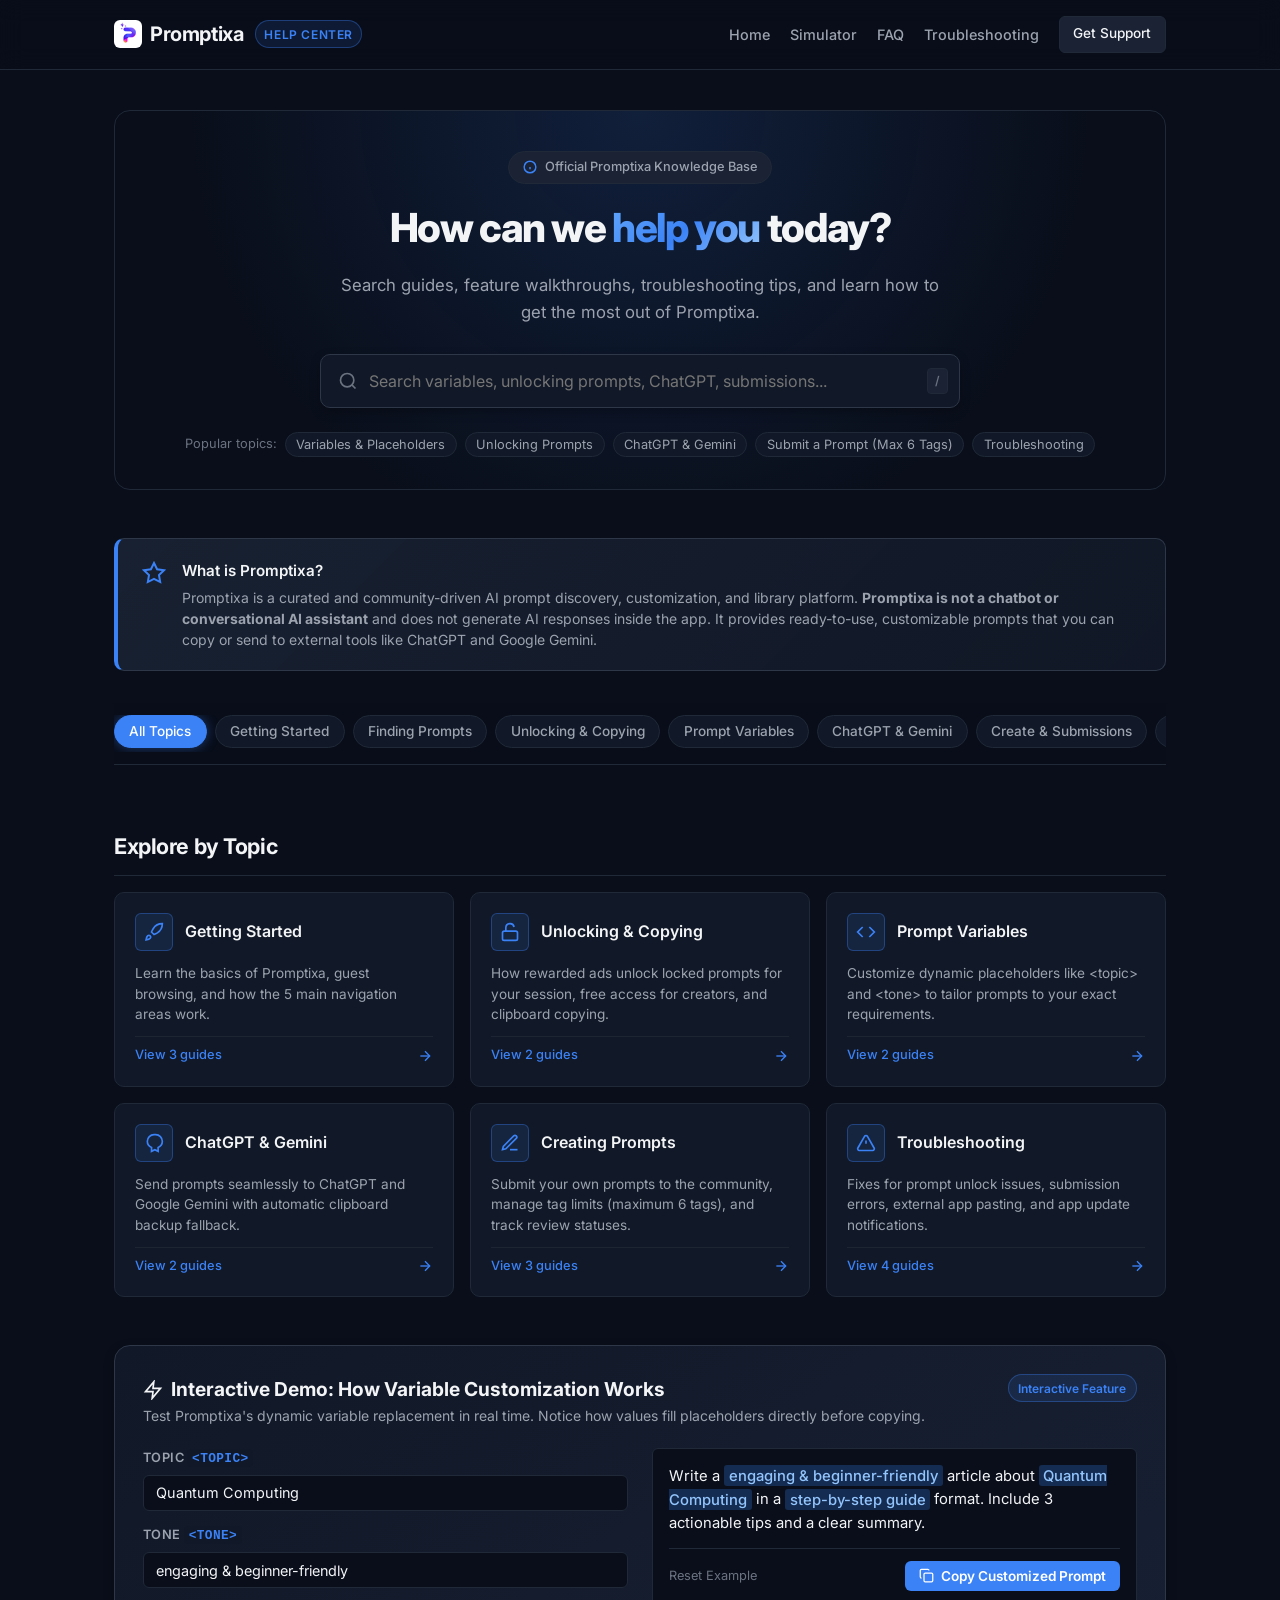
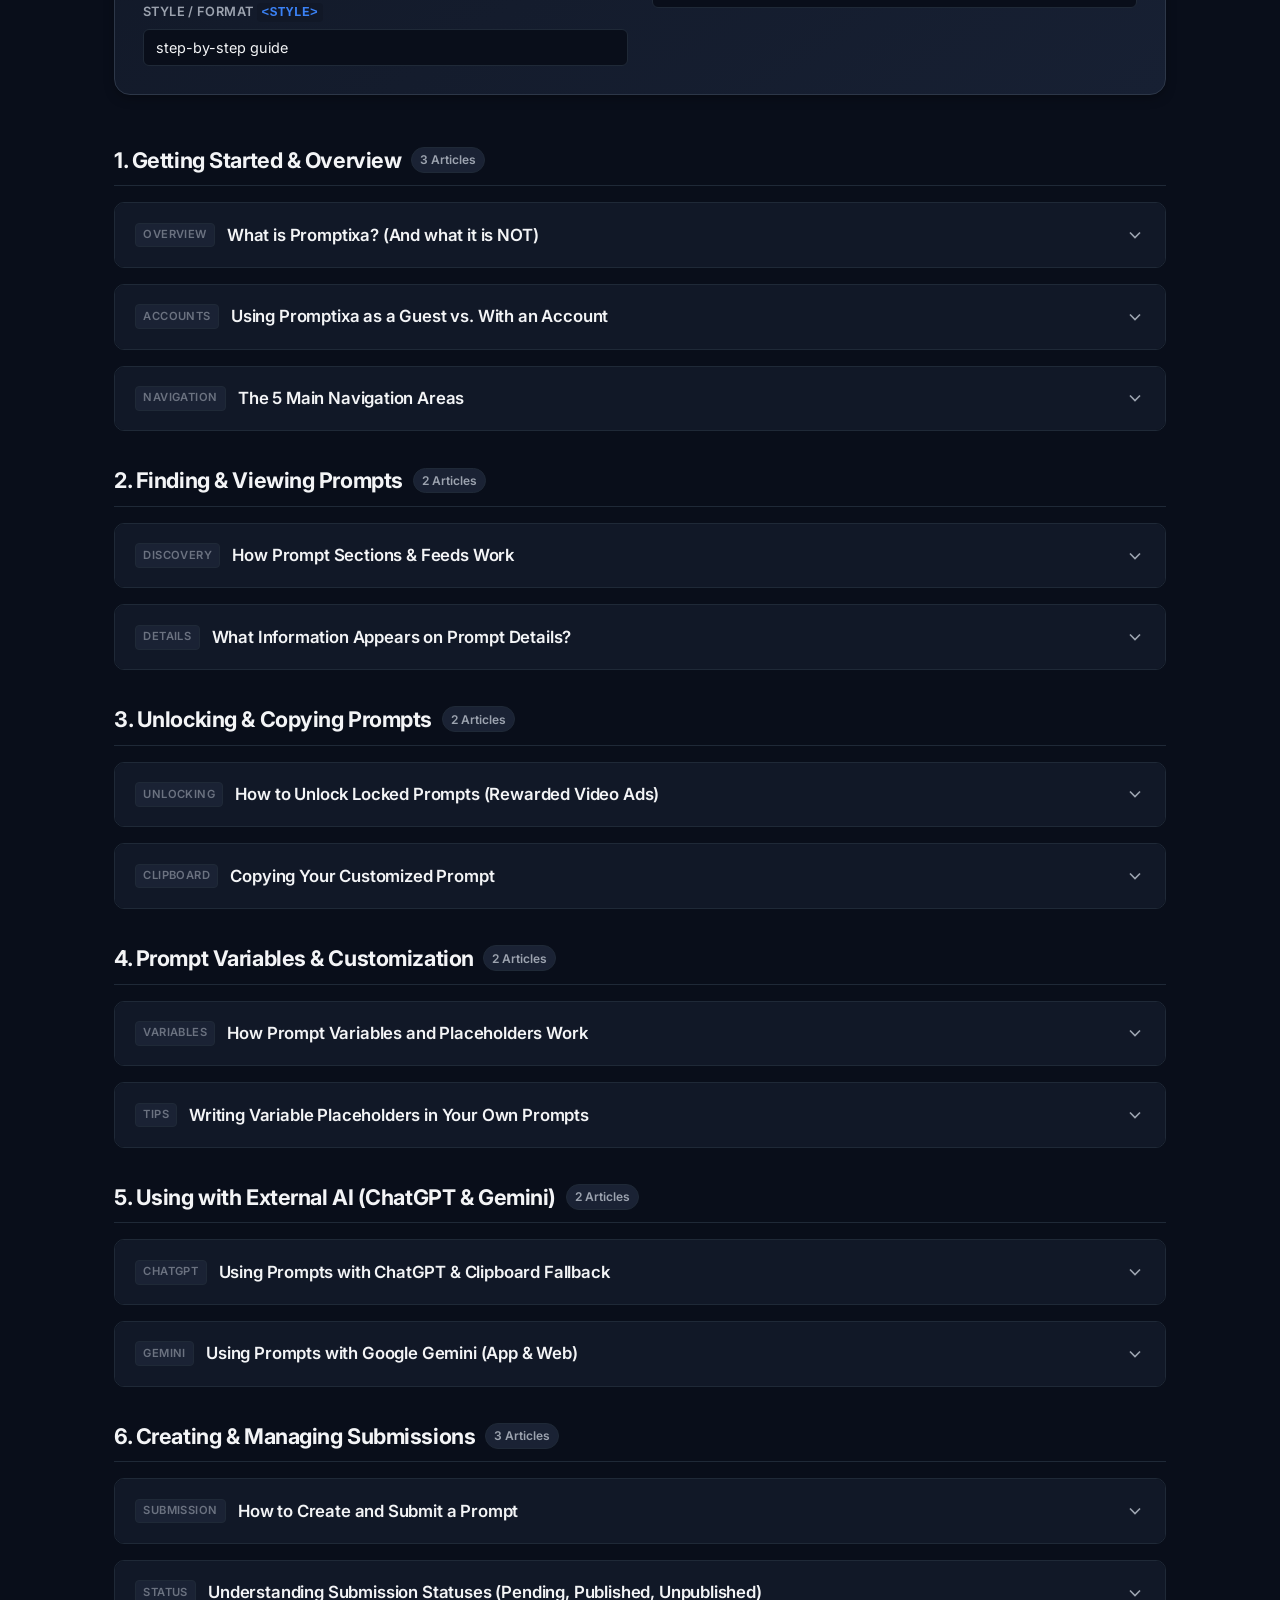
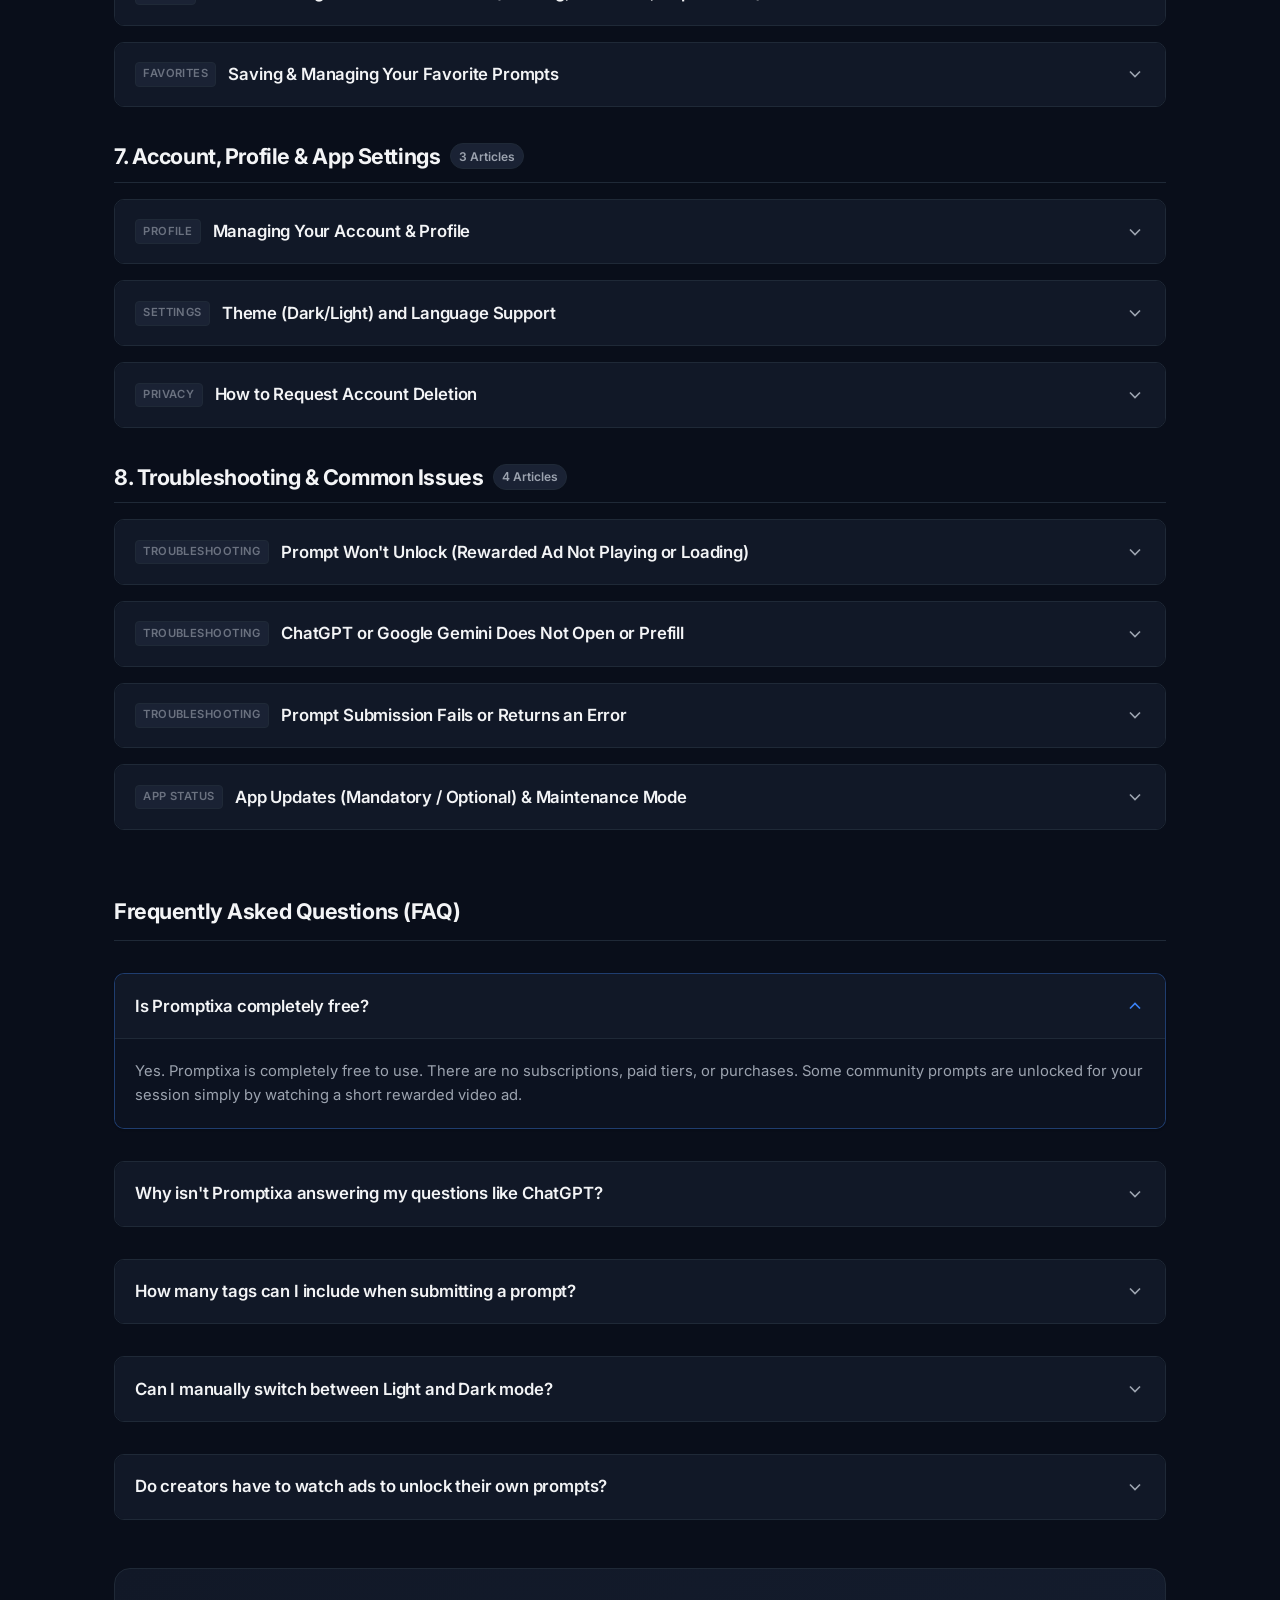
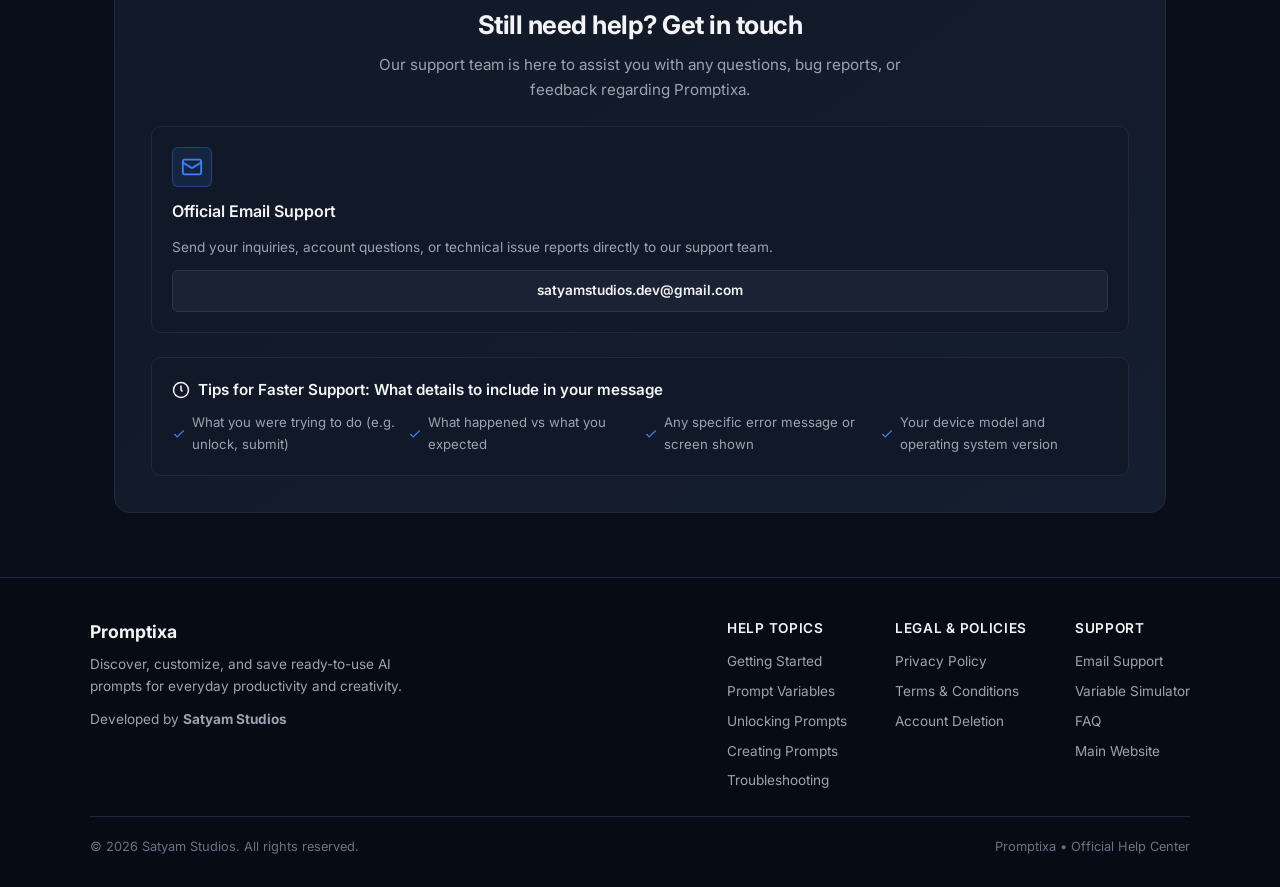
==== help/index.html @ 52260c24 "add help center" ====
<!DOCTYPE html>
<html lang="en">
<head>
  <meta charset="UTF-8">
  <meta name="viewport" content="width=device-width, initial-scale=1.0">
  <title>Help Center | Promptixa: AI Prompt Community</title>
  <meta name="description" content="Official Help Center for Promptixa: AI Prompt Community. Find guides on discovering prompts, customizing variables, unlocking prompts, using ChatGPT and Gemini, submissions, and troubleshooting.">
  <meta name="keywords" content="Promptixa, AI Prompt Community, Promptixa help, Promptixa support, Promptixa guides, AI prompts help, Promptixa FAQ">
  <meta name="author" content="Satyam Studios">
  <meta name="robots" content="index,follow">
  <meta name="theme-color" content="#090e1a">
  <meta name="application-name" content="Promptixa: AI Prompt Community">
  <meta name="apple-mobile-web-app-capable" content="yes">
  <meta name="mobile-web-app-capable" content="yes">
  <meta name="format-detection" content="telephone=no">
  <link rel="canonical" href="https://satyam-gawali.github.io/promptixa-web/help/">

  <!-- Open Graph / Social Meta -->
  <meta property="og:title" content="Help Center | Promptixa: AI Prompt Community">
  <meta property="og:description" content="Learn how to discover, customize, unlock, and manage AI prompts with Promptixa.">
  <meta property="og:url" content="https://satyam-gawali.github.io/promptixa-web/help/">
  <meta property="og:type" content="website">
  <meta property="og:site_name" content="Promptixa: AI Prompt Community">
  <meta name="twitter:card" content="summary_large_image">
  <meta name="twitter:title" content="Help Center | Promptixa: AI Prompt Community">
  <meta name="twitter:description" content="Official guides, feature explanations, FAQs, and support for Promptixa.">

  <!-- Favicons -->
  <link rel="icon" href="../assets/icons/favicon.ico" sizes="any">
  <link rel="icon" href="../assets/icons/favicon.svg" type="image/svg+xml">
  <link rel="icon" href="../assets/icons/favicon-96x96.png" type="image/png" sizes="96x96">
  <link rel="apple-touch-icon" href="../assets/icons/apple-touch-icon.png">
  <link rel="manifest" href="../assets/icons/site.webmanifest">

  <!-- Structured Data -->
  <script type="application/ld+json">
  {
    "@context": "https://schema.org",
    "@type": "HelpCenter",
    "name": "Promptixa Help Center",
    "url": "https://satyam-gawali.github.io/promptixa-web/help/",
    "publisher": {
      "@type": "Organization",
      "name": "Satyam Studios",
      "email": "satyamstudios.dev@gmail.com"
    }
  }
  </script>

  <!-- Typography & Styles -->
  <link href="https://fonts.googleapis.com/css2?family=Inter:wght@300;400;500;600;700;800&display=swap" rel="stylesheet">
  <link rel="stylesheet" href="css/help.css">
</head>
<body>

  <!-- Site Navigation Header -->
  <header class="site-header">
    <div class="header-container">
      <div class="brand">
        <a href="../index.html" class="brand-link">
          <img src="../assets/icons/favicon-96x96.png" alt="Promptixa Logo" class="brand-logo-icon">
          <span class="brand-name">Promptixa</span>
        </a>
        <span class="brand-badge">Help Center</span>
      </div>
      <nav class="site-nav">
        <a href="../index.html">Home</a>
        <a href="#simulator">Simulator</a>
        <a href="#faq">FAQ</a>
        <a href="#troubleshooting">Troubleshooting</a>
        <a href="#contact" class="nav-cta-btn">Get Support</a>
      </nav>
    </div>
  </header>

  <!-- Main Content Area -->
  <main class="help-main">

    <!-- Hero Search Section -->
    <section class="help-hero">
      <div class="hero-pill">
        <svg width="14" height="14" viewBox="0 0 24 24" fill="none" stroke="currentColor" stroke-width="2.5"><circle cx="12" cy="12" r="10"/><path d="M12 16v-4"/><path d="M12 8h.01"/></svg>
        Official Promptixa Knowledge Base
      </div>
      <h1>How can we <span class="gradient-text">help you</span> today?</h1>
      <p>Search guides, feature walkthroughs, troubleshooting tips, and learn how to get the most out of Promptixa.</p>

      <!-- Instant Live Search Bar -->
      <div class="search-wrapper">
        <div class="search-input-container">
          <svg class="search-icon" viewBox="0 0 24 24" fill="none" stroke="currentColor" stroke-width="2">
            <circle cx="11" cy="11" r="8"></circle>
            <line x1="21" y1="21" x2="16.65" y2="16.65"></line>
          </svg>
          <input 
            type="search" 
            id="helpSearchInput" 
            class="help-search-input" 
            placeholder="Search variables, unlocking prompts, ChatGPT, submissions..." 
            aria-label="Search Help Center"
            autocomplete="off"
          >
          <div class="search-controls">
            <button id="clearSearchBtn" class="clear-search-btn" title="Clear search" aria-label="Clear search">
              <svg width="16" height="16" viewBox="0 0 24 24" fill="none" stroke="currentColor" stroke-width="2"><line x1="18" y1="6" x2="6" y2="18"/><line x1="6" y1="6" x2="18" y2="18"/></svg>
            </button>
            <span class="search-shortcut-badge" title="Press '/' to focus">/</span >
          </div>
        </div>
      </div>

      <!-- Quick Search Suggestions -->
      <div class="quick-tags">
        <span class="quick-tag-label">Popular topics:</span>
        <button class="quick-tag-btn" data-query="variables">Variables & Placeholders</button>
        <button class="quick-tag-btn" data-query="unlock">Unlocking Prompts</button>
        <button class="quick-tag-btn" data-query="chatgpt">ChatGPT & Gemini</button>
        <button class="quick-tag-btn" data-query="submit">Submit a Prompt (Max 6 Tags)</button>
        <button class="quick-tag-btn" data-query="troubleshoot">Troubleshooting</button>
      </div>
    </section>

    <!-- Essential Clarification Banner -->
    <div class="notice-card">
      <div class="notice-icon">
        <svg width="24" height="24" viewBox="0 0 24 24" fill="none" stroke="currentColor" stroke-width="2"><polygon points="12 2 15.09 8.26 22 9.27 17 14.14 18.18 21.02 12 17.77 5.82 21.02 7 14.14 2 9.27 8.91 8.26 12 2"/></svg>
      </div>
      <div class="notice-content">
        <h4>What is Promptixa?</h4>
        <p>Promptixa is a curated and community-driven AI prompt discovery, customization, and library platform. <strong>Promptixa is not a chatbot or conversational AI assistant</strong> and does not generate AI responses inside the app. It provides ready-to-use, customizable prompts that you can copy or send to external tools like ChatGPT and Google Gemini.</p>
      </div>
    </div>

    <!-- Search Results Bar Indicator -->
    <div id="searchResultsBar" class="search-results-indicator">
      <span>Showing <strong id="searchCount">0</strong> matching articles for <strong id="searchQueryDisplay">""</strong></span>
      <span id="resetFilterLink" class="reset-filter-link">Clear Filter & Show All</span>
    </div>

    <!-- Category Filter Tabs -->
    <div class="category-nav-wrapper">
      <div class="category-tabs" role="tablist">
        <button class="cat-tab-btn active" data-category="all" role="tab">All Topics</button>
        <button class="cat-tab-btn" data-category="getting-started" role="tab">Getting Started</button>
        <button class="cat-tab-btn" data-category="discovering-prompts" role="tab">Finding Prompts</button>
        <button class="cat-tab-btn" data-category="unlocking-copying" role="tab">Unlocking & Copying</button>
        <button class="cat-tab-btn" data-category="variables" role="tab">Prompt Variables</button>
        <button class="cat-tab-btn" data-category="external-ai" role="tab">ChatGPT & Gemini</button>
        <button class="cat-tab-btn" data-category="submissions" role="tab">Create & Submissions</button>
        <button class="cat-tab-btn" data-category="account" role="tab">Account & Profile</button>
        <button class="cat-tab-btn" data-category="troubleshooting" role="tab">Troubleshooting</button>
      </div>
    </div>

    <!-- Category Overview Card Grid -->
    <section class="topic-grid-section">
      <div class="section-title-wrap">
        <h2>Explore by Topic</h2>
      </div>
      <div class="topic-grid">

        <a href="#getting-started" class="topic-card">
          <div class="topic-card-header">
            <div class="topic-icon-wrap">
              <svg width="20" height="20" viewBox="0 0 24 24" fill="none" stroke="currentColor" stroke-width="2"><path d="M4.5 16.5c-1.5 1.26-2 5-2 5s3.74-.5 5-2c.71-.84.7-2.13-.09-2.91a2.18 2.18 0 0 0-2.91-.09z"/><path d="m12 15-3-3a22 22 0 0 1 2-3.95A12.88 12.88 0 0 1 22 2c0 2.72-.78 7.5-6 11a22.35 22.35 0 0 1-4 2z"/></svg>
            </div>
            <h3>Getting Started</h3>
          </div>
          <p>Learn the basics of Promptixa, guest browsing, and how the 5 main navigation areas work.</p>
          <div class="topic-card-footer">
            <span>View 3 guides</span>
            <svg width="16" height="16" viewBox="0 0 24 24" fill="none" stroke="currentColor" stroke-width="2"><path d="M5 12h14"/><path d="m12 5 7 7-7 7"/></svg>
          </div>
        </a>

        <a href="#unlocking-copying" class="topic-card">
          <div class="topic-card-header">
            <div class="topic-icon-wrap">
              <svg width="20" height="20" viewBox="0 0 24 24" fill="none" stroke="currentColor" stroke-width="2"><rect width="18" height="11" x="3" y="11" rx="2" ry="2"/><path d="M7 11V7a5 5 0 0 1 9.9-1"/></svg>
            </div>
            <h3>Unlocking & Copying</h3>
          </div>
          <p>How rewarded ads unlock locked prompts for your session, free access for creators, and clipboard copying.</p>
          <div class="topic-card-footer">
            <span>View 2 guides</span>
            <svg width="16" height="16" viewBox="0 0 24 24" fill="none" stroke="currentColor" stroke-width="2"><path d="M5 12h14"/><path d="m12 5 7 7-7 7"/></svg>
          </div>
        </a>

        <a href="#variables" class="topic-card">
          <div class="topic-card-header">
            <div class="topic-icon-wrap">
              <svg width="20" height="20" viewBox="0 0 24 24" fill="none" stroke="currentColor" stroke-width="2"><polyline points="16 18 22 12 16 6"/><polyline points="8 6 2 12 8 18"/></svg>
            </div>
            <h3>Prompt Variables</h3>
          </div>
          <p>Customize dynamic placeholders like &lt;topic&gt; and &lt;tone&gt; to tailor prompts to your exact requirements.</p>
          <div class="topic-card-footer">
            <span>View 2 guides</span>
            <svg width="16" height="16" viewBox="0 0 24 24" fill="none" stroke="currentColor" stroke-width="2"><path d="M5 12h14"/><path d="m12 5 7 7-7 7"/></svg>
          </div>
        </a>

        <a href="#external-ai" class="topic-card">
          <div class="topic-card-header">
            <div class="topic-icon-wrap">
              <svg width="20" height="20" viewBox="0 0 24 24" fill="none" stroke="currentColor" stroke-width="2"><path d="M12 2a8 8 0 0 0-8 8c0 3.37 2.1 6.25 5.09 7.36L9 22l4-2 4 2-.09-4.64C19.9 16.25 22 13.37 22 10a8 8 0 0 0-8-8z"/></svg>
            </div>
            <h3>ChatGPT & Gemini</h3>
          </div>
          <p>Send prompts seamlessly to ChatGPT and Google Gemini with automatic clipboard backup fallback.</p>
          <div class="topic-card-footer">
            <span>View 2 guides</span>
            <svg width="16" height="16" viewBox="0 0 24 24" fill="none" stroke="currentColor" stroke-width="2"><path d="M5 12h14"/><path d="m12 5 7 7-7 7"/></svg>
          </div>
        </a>

        <a href="#submissions" class="topic-card">
          <div class="topic-card-header">
            <div class="topic-icon-wrap">
              <svg width="20" height="20" viewBox="0 0 24 24" fill="none" stroke="currentColor" stroke-width="2"><path d="M12 20h9"/><path d="M16.5 3.5a2.12 2.12 0 0 1 3 3L7 19l-4 1 1-4Z"/></svg>
            </div>
            <h3>Creating Prompts</h3>
          </div>
          <p>Submit your own prompts to the community, manage tag limits (maximum 6 tags), and track review statuses.</p>
          <div class="topic-card-footer">
            <span>View 3 guides</span>
            <svg width="16" height="16" viewBox="0 0 24 24" fill="none" stroke="currentColor" stroke-width="2"><path d="M5 12h14"/><path d="m12 5 7 7-7 7"/></svg>
          </div>
        </a>

        <a href="#troubleshooting" class="topic-card">
          <div class="topic-card-header">
            <div class="topic-icon-wrap">
              <svg width="20" height="20" viewBox="0 0 24 24" fill="none" stroke="currentColor" stroke-width="2"><path d="m21.73 18-8-14a2 2 0 0 0-3.48 0l-8 14A2 2 0 0 0 4 21h16a2 2 0 0 0 1.73-3Z"/><line x1="12" y1="9" x2="12" y2="13"/><line x1="12" y1="17" x2="12.01" y2="17"/></svg>
            </div>
            <h3>Troubleshooting</h3>
          </div>
          <p>Fixes for prompt unlock issues, submission errors, external app pasting, and app update notifications.</p>
          <div class="topic-card-footer">
            <span>View 4 guides</span>
            <svg width="16" height="16" viewBox="0 0 24 24" fill="none" stroke="currentColor" stroke-width="2"><path d="M5 12h14"/><path d="m12 5 7 7-7 7"/></svg>
          </div>
        </a>

      </div>
    </section>

    <!-- Interactive Variable Simulator Widget -->
    <section id="simulator" class="simulator-card">
      <div class="simulator-header">
        <div>
          <h3>
            <svg width="20" height="20" viewBox="0 0 24 24" fill="none" stroke="currentColor" stroke-width="2"><polygon points="13 2 3 14 12 14 11 22 21 10 12 10 13 2"/></svg>
            Interactive Demo: How Variable Customization Works
          </h3>
          <p>Test Promptixa's dynamic variable replacement in real time. Notice how values fill placeholders directly before copying.</p>
        </div>
        <span class="simulator-badge">Interactive Feature</span>
      </div>

      <div class="simulator-body">
        <div class="sim-input-column">
          <div class="sim-field-group">
            <label for="simTopic">Topic <code>&lt;topic&gt;</code></label>
            <input type="text" id="simTopic" class="sim-input" value="Quantum Computing" placeholder="e.g. Email Marketing, Machine Learning">
          </div>
          <div class="sim-field-group">
            <label for="simTone">Tone <code>&lt;tone&gt;</code></label>
            <input type="text" id="simTone" class="sim-input" value="engaging & beginner-friendly" placeholder="e.g. professional, humorous, persuasive">
          </div>
          <div class="sim-field-group">
            <label for="simStyle">Style / Format <code>&lt;style&gt;</code></label>
            <input type="text" id="simStyle" class="sim-input" value="step-by-step guide" placeholder="e.g. executive summary, bullet points">
          </div>
        </div>

        <div class="sim-preview-column">
          <div class="sim-preview-box">
            <div class="sim-preview-text" id="simPreviewOutput">
              <!-- Live preview inserted here -->
            </div>
            <div class="sim-actions">
              <button id="simResetBtn" class="sim-btn-reset" type="button">Reset Example</button>
              <button id="simCopyBtn" class="sim-btn-copy" type="button">
                <svg width="15" height="15" viewBox="0 0 24 24" fill="none" stroke="currentColor" stroke-width="2"><rect width="14" height="14" x="8" y="8" rx="2" ry="2"/><path d="M4 16c-1.1 0-2-.9-2-2V4c0-1.1.9-2 2-2h10c1.1 0 2 .9 2 2"/></svg>
                Copy Customized Prompt
              </button>
            </div>
          </div>
        </div>
      </div>
    </section>

    <!-- Comprehensive Knowledge Base Articles & Accordions -->
    <section class="articles-section">

      <!-- SECTION 1: GETTING STARTED & OVERVIEW -->
      <div id="getting-started" class="article-category-block" data-category="getting-started">
        <div class="category-block-header">
          <h2>1. Getting Started & Overview</h2>
          <span class="category-badge-count">3 Articles</span>
        </div>

        <!-- Article 1.1 -->
        <article id="what-is-promptixa" class="article-accordion" data-category="getting-started" data-keywords="what is promptixa chatbot conversational ai prompt library features">
          <div class="article-header">
            <div class="article-title-wrap">
              <span class="article-topic-tag">Overview</span>
              <h3>What is Promptixa? (And what it is NOT)</h3>
            </div>
            <svg class="article-expand-icon" viewBox="0 0 24 24" fill="none" stroke="currentColor" stroke-width="2"><polyline points="6 9 12 15 18 9"/></svg>
          </div>
          <div class="article-body">
            <p><strong>Promptixa</strong> is a curated and community-driven AI prompt discovery, customization, and library platform. It is designed to help you quickly discover high-quality prompts, customize them with your own details, and use them with external AI tools.</p>
            
            <h4>What You Can Do on Promptixa:</h4>
            <ul>
              <li><strong>Discover AI Prompts:</strong> Browse curated prompts across multiple domains and categories.</li>
              <li><strong>Explore Feeds:</strong> Discover prompts in <em>New</em>, <em>Popular</em>, and <em>Featured</em> sections.</li>
              <li><strong>Customize Prompts:</strong> Fill in customizable variables/placeholders (such as <code>&lt;topic&gt;</code>, <code>&lt;style&gt;</code>, <code>&lt;tone&gt;</code>) to tailor prompts to your specific needs.</li>
              <li><strong>Unlock Prompts:</strong> Unlock locked community prompts for your session by watching a rewarded ad.</li>
              <li><strong>Copy & Export:</strong> Copy final customized prompts directly to your device clipboard.</li>
              <li><strong>Launch in External AI:</strong> One-tap transfer to ChatGPT and Google Gemini.</li>
              <li><strong>Save Favorites:</strong> Bookmark favorite prompts to your personal collection (requires sign-in).</li>
              <li><strong>Submit Prompts:</strong> Share your own creative prompts with the community and track their status.</li>
            </ul>

            <div class="callout warning">
              <svg class="callout-icon" width="18" height="18" viewBox="0 0 24 24" fill="none" stroke="currentColor" stroke-width="2"><circle cx="12" cy="12" r="10"/><line x1="12" y1="8" x2="12" y2="12"/><line x1="12" y1="16" x2="12.01" y2="16"/></svg>
              <div>
                <strong>Important: Promptixa is NOT a Chatbot</strong><br>
                Promptixa does NOT generate conversational AI responses or act as an AI assistant inside the app. Promptixa is purely a prompt discovery and management library. To generate AI answers, you copy or send your prompts to dedicated AI services like ChatGPT or Google Gemini.
              </div>
            </div>
          </div>
        </article>

        <!-- Article 1.2 -->
        <article id="guest-vs-account" class="article-accordion" data-category="getting-started" data-keywords="guest account google sign in login anonymous explore favorites create">
          <div class="article-header">
            <div class="article-title-wrap">
              <span class="article-topic-tag">Accounts</span>
              <h3>Using Promptixa as a Guest vs. With an Account</h3>
            </div>
            <svg class="article-expand-icon" viewBox="0 0 24 24" fill="none" stroke="currentColor" stroke-width="2"><polyline points="6 9 12 15 18 9"/></svg>
          </div>
          <div class="article-body">
            <p>You can use many of Promptixa's core features immediately without creating an account or signing in. Signing in is only required when you want to save personal favorites or submit prompts to the community.</p>

            <div class="table-responsive">
              <table class="comparison-table">
                <thead>
                  <tr>
                    <th>Feature / Capability</th>
                    <th>Guest User</th>
                    <th>Signed-in User (Google)</th>
                  </tr>
                </thead>
                <tbody>
                  <tr>
                    <td>Browse Home (New, Popular, Featured)</td>
                    <td><span class="badge-yes">✓ Yes</span></td>
                    <td><span class="badge-yes">✓ Yes</span></td>
                  </tr>
                  <tr>
                    <td>Explore all Categories</td>
                    <td><span class="badge-yes">✓ Yes</span></td>
                    <td><span class="badge-yes">✓ Yes</span></td>
                  </tr>
                  <tr>
                    <td>View Prompt Details & Preview Images</td>
                    <td><span class="badge-yes">✓ Yes</span></td>
                    <td><span class="badge-yes">✓ Yes</span></td>
                  </tr>
                  <tr>
                    <td>Unlock Prompts via Rewarded Ads</td>
                    <td><span class="badge-yes">✓ Yes</span></td>
                    <td><span class="badge-yes">✓ Yes</span></td>
                  </tr>
                  <tr>
                    <td>Customize Prompt Variables & Copy</td>
                    <td><span class="badge-yes">✓ Yes</span></td>
                    <td><span class="badge-yes">✓ Yes</span></td>
                  </tr>
                  <tr>
                    <td>Open with ChatGPT / Gemini</td>
                    <td><span class="badge-yes">✓ Yes</span></td>
                    <td><span class="badge-yes">✓ Yes</span></td>
                  </tr>
                  <tr>
                    <td>Share Prompt Links</td>
                    <td><span class="badge-yes">✓ Yes</span></td>
                    <td><span class="badge-yes">✓ Yes</span></td>
                  </tr>
                  <tr>
                    <td>Save Prompts to Favorites</td>
                    <td><span class="badge-no">✕ Sign-in required</span></td>
                    <td><span class="badge-yes">✓ Yes</span></td>
                  </tr>
                  <tr>
                    <td>Submit New Prompts</td>
                    <td><span class="badge-no">✕ Sign-in required</span></td>
                    <td><span class="badge-yes">✓ Yes</span></td>
                  </tr>
                  <tr>
                    <td>Manage My Submissions</td>
                    <td><span class="badge-no">✕ Sign-in required</span></td>
                    <td><span class="badge-yes">✓ Yes</span></td>
                  </tr>
                </tbody>
              </table>
            </div>

            <div class="callout info">
              <svg class="callout-icon" width="18" height="18" viewBox="0 0 24 24" fill="none" stroke="currentColor" stroke-width="2"><circle cx="12" cy="12" r="10"/><line x1="12" y1="16" x2="12" y2="12"/><line x1="12" y1="8" x2="12.01" y2="8"/></svg>
              <div>
                <strong>Google Sign-In:</strong> Promptixa exclusively uses <strong>Google Sign-In</strong>. There are no separate email/password or phone number logins. You can sign in at any time from the <strong>Profile</strong> tab.
              </div>
            </div>
          </div>
        </article>

        <!-- Article 1.3 -->
        <article id="main-navigation-areas" class="article-accordion" data-category="getting-started" data-keywords="navigation tabs home explore create favorites profile layout">
          <div class="article-header">
            <div class="article-title-wrap">
              <span class="article-topic-tag">Navigation</span>
              <h3>The 5 Main Navigation Areas</h3>
            </div>
            <svg class="article-expand-icon" viewBox="0 0 24 24" fill="none" stroke="currentColor" stroke-width="2"><polyline points="6 9 12 15 18 9"/></svg>
          </div>
          <div class="article-body">
            <p>Promptixa is organized into 5 primary tabs accessible from the main navigation bar:</p>
            
            <ul class="steps-list">
              <li>
                <div class="step-number">1</div>
                <div>
                  <strong>Home:</strong> Discover prompts grouped by <em>New</em> (ordered by creation date), <em>Popular</em> (ordered by favorite count), and curated <em>Featured</em> prompts.
                </div>
              </li>
              <li>
                <div class="step-number">2</div>
                <div>
                  <strong>Explore:</strong> Browse all available prompt categories (e.g., Coding, Writing, Productivity, Image Generation) to find prompts for your specific domain.
                </div>
              </li>
              <li>
                <div class="step-number">3</div>
                <div>
                  <strong>Create:</strong> Submit your own creative prompts to the Promptixa community with customizable variable placeholders.
                </div>
              </li>
              <li>
                <div class="step-number">4</div>
                <div>
                  <strong>Favorites:</strong> Your private bookmarked collection of prompts for quick access (requires Google Sign-In).
                </div>
              </li>
              <li>
                <div class="step-number">5</div>
                <div>
                  <strong>Profile:</strong> Access your Google account details, creator status, My Submissions dashboard, app info, legal policies, and Sign Out.
                </div>
              </li>
            </ul>
          </div>
        </article>

      </div>

      <!-- SECTION 2: FINDING & VIEWING PROMPTS -->
      <div id="discovering-prompts" class="article-category-block" data-category="discovering-prompts">
        <div class="category-block-header">
          <h2>2. Finding & Viewing Prompts</h2>
          <span class="category-badge-count">2 Articles</span>
        </div>

        <!-- Article 2.1 -->
        <article id="finding-prompts" class="article-accordion" data-category="discovering-prompts" data-keywords="new popular featured categories search filter sort date favorites count">
          <div class="article-header">
            <div class="article-title-wrap">
              <span class="article-topic-tag">Discovery</span>
              <h3>How Prompt Sections & Feeds Work</h3>
            </div>
            <svg class="article-expand-icon" viewBox="0 0 24 24" fill="none" stroke="currentColor" stroke-width="2"><polyline points="6 9 12 15 18 9"/></svg>
          </div>
          <div class="article-body">
            <p>Promptixa provides several discovery sections to help you find the right prompt quickly:</p>
            <ul>
              <li><strong>New:</strong> Displays the latest prompts published to Promptixa, ordered by their creation date.</li>
              <li><strong>Popular:</strong> Prompts marked as popular, ordered by the total number of times users have favorited them.</li>
              <li><strong>Featured:</strong> High-quality prompts hand-selected as featured content.</li>
              <li><strong>Categories (Explore):</strong> Allows you to browse prompts organized by topic or use case. Tapping a category displays all prompts belonging to it.</li>
            </ul>

            <div class="callout tip">
              <svg class="callout-icon" width="18" height="18" viewBox="0 0 24 24" fill="none" stroke="currentColor" stroke-width="2"><path d="M12 2v4"/><path d="M12 18v4"/><path d="M4.93 4.93l2.83 2.83"/><path d="M16.24 16.24l2.83 2.83"/><path d="M2 12h4"/><path d="M18 12h4"/><path d="M4.93 19.07l2.83-2.83"/><path d="M16.24 7.76l2.83-2.83"/></svg>
              <div>
                <strong>Notice regarding daily feeds:</strong> Promptixa does not include a "Prompt of the Day" feature. Prompts are organized dynamically into New, Popular, Featured, and Category feeds.
              </div>
            </div>
          </div>
        </article>

        <!-- Article 2.2 -->
        <article id="prompt-details-breakdown" class="article-accordion" data-category="discovering-prompts" data-keywords="prompt details preview image title description tags creator actions copy share">
          <div class="article-header">
            <div class="article-title-wrap">
              <span class="article-topic-tag">Details</span>
              <h3>What Information Appears on Prompt Details?</h3>
            </div>
            <svg class="article-expand-icon" viewBox="0 0 24 24" fill="none" stroke="currentColor" stroke-width="2"><polyline points="6 9 12 15 18 9"/></svg>
          </div>
          <div class="article-body">
            <p>When you tap on any prompt card, the Prompt Details view opens with complete information:</p>
            <ul>
              <li><strong>High-Resolution Preview Image:</strong> An illustrative visual representing the prompt or its intended output.</li>
              <li><strong>Title & Description:</strong> A clear summary explaining what the prompt does and how to use it.</li>
              <li><strong>Category & Tags:</strong> Category classification and relevant tags (up to 6 tags per prompt).</li>
              <li><strong>Creator Information:</strong> Attribution showing the community creator who submitted the prompt.</li>
              <li><strong>Prompt Content:</strong> The full text of the prompt, including any customizable placeholders.</li>
              <li><strong>Variable Customization Fields:</strong> Input boxes under "Customize Variables:" when the prompt has variables.</li>
              <li><strong>Action Buttons:</strong> <em>Copy Prompt</em>, <em>ChatGPT</em>, <em>Gemini</em>, <em>Favorite (Heart)</em>, and <em>Share</em>.</li>
            </ul>

            <div class="callout info">
              <svg class="callout-icon" width="18" height="18" viewBox="0 0 24 24" fill="none" stroke="currentColor" stroke-width="2"><circle cx="12" cy="12" r="10"/><line x1="12" y1="16" x2="12" y2="12"/><line x1="12" y1="8" x2="12.01" y2="8"/></svg>
              <div>
                <strong>Prompt & Thumbnail Notice:</strong><br>
                Prompt thumbnails are visual examples provided by community creators. The actual result may differ depending on the AI tool and model used.<br><br>
                Promptixa provides prompts for use with AI tools. Results may vary depending on the AI tool and model. Please review AI-generated results before relying on them.
              </div>
            </div>
          </div>
        </article>

      </div>

      <!-- SECTION 3: UNLOCKING & COPYING PROMPTS -->
      <div id="unlocking-copying" class="article-category-block" data-category="unlocking-copying">
        <div class="category-block-header">
          <h2>3. Unlocking & Copying Prompts</h2>
          <span class="category-badge-count">2 Articles</span>
        </div>

        <!-- Article 3.1 -->
        <article id="how-unlocking-works" class="article-accordion" data-category="unlocking-copying" data-keywords="locked prompts unlock rewarded ad copy video session creator free">
          <div class="article-header">
            <div class="article-title-wrap">
              <span class="article-topic-tag">Unlocking</span>
              <h3>How to Unlock Locked Prompts (Rewarded Video Ads)</h3>
            </div>
            <svg class="article-expand-icon" viewBox="0 0 24 24" fill="none" stroke="currentColor" stroke-width="2"><polyline points="6 9 12 15 18 9"/></svg>
          </div>
          <div class="article-body">
            <p>Some prompts on Promptixa are locked for regular users. Promptixa is completely free to use — <strong>prompts are never sold, there are no subscriptions, and you never purchase individual prompts</strong>. Instead, locked prompts are unlocked via rewarded video ads.</p>

            <h4>Step-by-step: How to Unlock a Prompt</h4>
            <ol class="steps-list">
              <li>
                <div class="step-number">1</div>
                <div>Open the locked prompt to view its details.</div>
              </li>
              <li>
                <div class="step-number">2</div>
                <div>Tap the <strong>Copy Prompt</strong> button (or launch ChatGPT / Gemini).</div>
              </li>
              <li>
                <div class="step-number">3</div>
                <div>Watch the short rewarded video ad until completion.</div>
              </li>
              <li>
                <div class="step-number">4</div>
                <div>Upon successful completion of the ad, the prompt is unlocked for your current app session.</div>
              </li>
              <li>
                <div class="step-number">5</div>
                <div>The prompt text is copied to your clipboard, and you can copy or export it freely during your session.</div>
              </li>
            </ol>

            <div class="callout tip">
              <svg class="callout-icon" width="18" height="18" viewBox="0 0 24 24" fill="none" stroke="currentColor" stroke-width="2"><polyline points="20 6 9 17 4 12"/></svg>
              <div>
                <strong>Creator Privilege:</strong> If you are the author/creator of a prompt, you can always access, view, and copy your own submitted prompt instantly without watching an ad.
              </div>
            </div>
          </div>
        </article>

        <!-- Article 3.2 -->
        <article id="copying-to-clipboard" class="article-accordion" data-category="unlocking-copying" data-keywords="copying clipboard customized prompt text paste">
          <div class="article-header">
            <div class="article-title-wrap">
              <span class="article-topic-tag">Clipboard</span>
              <h3>Copying Your Customized Prompt</h3>
            </div>
            <svg class="article-expand-icon" viewBox="0 0 24 24" fill="none" stroke="currentColor" stroke-width="2"><polyline points="6 9 12 15 18 9"/></svg>
          </div>
          <div class="article-body">
            <p>When you tap <strong>Copy Prompt</strong> on an unlocked prompt, Promptixa compiles the final prompt text including any custom variable values you have filled in, and copies it directly to your device's clipboard.</p>
            <p>You can then paste it anywhere on your device — into a text editor, notes app, messaging app, or your preferred AI tool.</p>
          </div>
        </article>

      </div>

      <!-- SECTION 4: PROMPT VARIABLES & CUSTOMIZATION -->
      <div id="variables" class="article-category-block" data-category="variables">
        <div class="category-block-header">
          <h2>4. Prompt Variables & Customization</h2>
          <span class="category-badge-count">2 Articles</span>
        </div>

        <!-- Article 4.1 -->
        <article id="how-variables-work" class="article-accordion" data-category="variables" data-keywords="variables placeholders customize topic style tone brackets customize variables">
          <div class="article-header">
            <div class="article-title-wrap">
              <span class="article-topic-tag">Variables</span>
              <h3>How Prompt Variables and Placeholders Work</h3>
            </div>
            <svg class="article-expand-icon" viewBox="0 0 24 24" fill="none" stroke="currentColor" stroke-width="2"><polyline points="6 9 12 15 18 9"/></svg>
          </div>
          <div class="article-body">
            <p>Many prompts in Promptixa are designed with placeholders enclosed in angle brackets, such as <code>&lt;topic&gt;</code>, <code>&lt;style&gt;</code>, <code>&lt;tone&gt;</code>, or <code>&lt;language&gt;</code>.</p>
            
            <p>For example, a prompt might read:</p>
            <blockquote style="border-left: 3px solid var(--accent-color); padding-left: 1rem; margin: 0.5rem 0; color: #93c5fd;">
              "Write a &lt;tone&gt; article about &lt;topic&gt;."
            </blockquote>

            <p>When Promptixa detects these placeholders in a prompt, it automatically creates input fields under a section labeled <strong>"Customize Variables:"</strong>.</p>
            
            <h4>How to Use Variables:</h4>
            <ol class="steps-list">
              <li>
                <div class="step-number">1</div>
                <div>Open the prompt details page.</div>
              </li>
              <li>
                <div class="step-number">2</div>
                <div>Scroll to the <strong>Customize Variables:</strong> section.</div>
              </li>
              <li>
                <div class="step-number">3</div>
                <div>Type your desired values into the variable fields (e.g., Topic: <em>Cybersecurity</em>, Tone: <em>Professional</em>).</div>
              </li>
              <li>
                <div class="step-number">4</div>
                <div>The prompt text updates immediately to reflect your input.</div>
              </li>
              <li>
                <div class="step-number">5</div>
                <div>Tap <strong>Copy Prompt</strong> (or send to ChatGPT / Gemini) to get the final customized prompt.</div>
              </li>
            </ol>

            <div class="callout info">
              <svg class="callout-icon" width="18" height="18" viewBox="0 0 24 24" fill="none" stroke="currentColor" stroke-width="2"><circle cx="12" cy="12" r="10"/><line x1="12" y1="16" x2="12" y2="12"/><line x1="12" y1="8" x2="12.01" y2="8"/></svg>
              <div>
                <strong>Reminder:</strong> This variable replacement is a prompt template customization feature. Promptixa does not generate an AI answer to the prompt — it prepares the exact text you want to submit to an AI tool.
              </div>
            </div>
          </div>
        </article>

        <!-- Article 4.2 -->
        <article id="variable-syntax-tips" class="article-accordion" data-category="variables" data-keywords="variable syntax creating placeholders angular brackets tag guidelines">
          <div class="article-header">
            <div class="article-title-wrap">
              <span class="article-topic-tag">Tips</span>
              <h3>Writing Variable Placeholders in Your Own Prompts</h3>
            </div>
            <svg class="article-expand-icon" viewBox="0 0 24 24" fill="none" stroke="currentColor" stroke-width="2"><polyline points="6 9 12 15 18 9"/></svg>
          </div>
          <div class="article-body">
            <p>When you create and submit a prompt on Promptixa, you can add your own variable placeholders by enclosing short descriptive names in angle brackets:</p>
            <ul>
              <li><code>&lt;topic&gt;</code> — Subject of the request</li>
              <li><code>&lt;tone&gt;</code> — Voice or emotion (e.g., friendly, academic, persuasive)</li>
              <li><code>&lt;target_audience&gt;</code> — Who the output is intended for</li>
              <li><code>&lt;word_count&gt;</code> — Desired length or scope</li>
              <li><code>&lt;format&gt;</code> — Output style (e.g., table, bullet points, Markdown)</li>
            </ul>
            <p>When other users open your published prompt, Promptixa will automatically generate user-friendly input fields for each variable!</p>
          </div>
        </article>

      </div>

      <!-- SECTION 5: USING WITH CHATGPT & GOOGLE GEMINI -->
      <div id="external-ai" class="article-category-block" data-category="external-ai">
        <div class="category-block-header">
          <h2>5. Using with External AI (ChatGPT & Gemini)</h2>
          <span class="category-badge-count">2 Articles</span>
        </div>

        <!-- Article 5.1 -->
        <article id="using-chatgpt" class="article-accordion" data-category="external-ai" data-keywords="chatgpt openai prefill copy paste fallback external ai tool">
          <div class="article-header">
            <div class="article-title-wrap">
              <span class="article-topic-tag">ChatGPT</span>
              <h3>Using Prompts with ChatGPT & Clipboard Fallback</h3>
            </div>
            <svg class="article-expand-icon" viewBox="0 0 24 24" fill="none" stroke="currentColor" stroke-width="2"><polyline points="6 9 12 15 18 9"/></svg>
          </div>
          <div class="article-body">
            <p>Promptixa makes it easy to launch your customized prompt in ChatGPT with a single tap.</p>

            <h4>What Happens When You Tap the ChatGPT Action:</h4>
            <ol class="steps-list">
              <li>
                <div class="step-number">1</div>
                <div>Your customized prompt (including any variables you filled in) is automatically copied to your device clipboard.</div>
              </li>
              <li>
                <div class="step-number">2</div>
                <div>Promptixa attempts to launch ChatGPT with the prompt text prefilled.</div>
              </li>
              <li>
                <div class="step-number">3</div>
                <div><strong>Clipboard Fallback:</strong> Due to differences in external browsers and third-party app updates, automatic prefilling cannot be guaranteed in every environment. If the prompt does not automatically appear in ChatGPT's message box, simply tap in the input field and select <strong>Paste</strong>.</div>
              </li>
            </ol>
          </div>
        </article>

        <!-- Article 5.2 -->
        <article id="using-gemini" class="article-accordion" data-category="external-ai" data-keywords="gemini google gemini android app web browser paste fallback">
          <div class="article-header">
            <div class="article-title-wrap">
              <span class="article-topic-tag">Gemini</span>
              <h3>Using Prompts with Google Gemini (App & Web)</h3>
            </div>
            <svg class="article-expand-icon" viewBox="0 0 24 24" fill="none" stroke="currentColor" stroke-width="2"><polyline points="6 9 12 15 18 9"/></svg>
          </div>
          <div class="article-body">
            <p>Promptixa provides direct integration with Google Gemini for both app and web users.</p>

            <h4>How Gemini Launching Works:</h4>
            <ul>
              <li><strong>On Android:</strong> Promptixa attempts to open the installed Google Gemini app. If the Gemini app is not installed or cannot be opened, Promptixa falls back to opening Gemini on the web.</li>
              <li><strong>Clipboard Safety:</strong> Before launching Gemini, Promptixa always copies your final customized prompt to the device clipboard.</li>
              <li><strong>Clipboard Fallback:</strong> If the prompt is not automatically inserted into the Gemini prompt box, you can simply paste the prompt from your clipboard.</li>
            </ul>
          </div>
        </article>

      </div>

      <!-- SECTION 6: CREATING & SUBMITTING PROMPTS -->
      <div id="submissions" class="article-category-block" data-category="submissions">
        <div class="category-block-header">
          <h2>6. Creating & Managing Submissions</h2>
          <span class="category-badge-count">3 Articles</span>
        </div>

        <!-- Article 6.1 -->
        <article id="creating-prompts" class="article-accordion" data-category="submissions" data-keywords="create prompt submit submission requirements title description tags category preview image 6 tags">
          <div class="article-header">
            <div class="article-title-wrap">
              <span class="article-topic-tag">Submission</span>
              <h3>How to Create and Submit a Prompt</h3>
            </div>
            <svg class="article-expand-icon" viewBox="0 0 24 24" fill="none" stroke="currentColor" stroke-width="2"><polyline points="6 9 12 15 18 9"/></svg>
          </div>
          <div class="article-body">
            <p>Signed-in users can share their own high-quality prompts with the Promptixa community through the <strong>Create</strong> tab.</p>

            <h4>Required Submission Information:</h4>
            <ul>
              <li><strong>Title:</strong> A clear, concise title describing what your prompt accomplishes.</li>
              <li><strong>Description:</strong> Brief instructions or context explaining when and how to use it.</li>
              <li><strong>Prompt Text:</strong> The complete prompt template, optionally including variable placeholders like <code>&lt;topic&gt;</code> or <code>&lt;tone&gt;</code>.</li>
              <li><strong>Category:</strong> Select the relevant category from the available list.</li>
              <li><strong>Tags:</strong> Up to <strong>6 tags maximum</strong> to help users find your prompt in searches.</li>
              <li><strong>Preview Image:</strong> Provide an appropriate preview image when required.</li>
            </ul>

            <div class="callout important">
              <svg class="callout-icon" width="18" height="18" viewBox="0 0 24 24" fill="none" stroke="currentColor" stroke-width="2"><circle cx="12" cy="12" r="10"/><line x1="12" y1="8" x2="12" y2="12"/><line x1="12" y1="16" x2="12.01" y2="16"/></svg>
              <div>
                <strong>Strict Tag Limit (Maximum 6 Tags):</strong><br>
                Promptixa enforces a strict maximum of <strong>6 tags</strong> per submission. If you try to submit more than 6 tags, your submission will fail. Always ensure your tag count is 6 or fewer.
              </div>
            </div>
          </div>
        </article>

        <!-- Article 6.2 -->
        <article id="my-submissions-statuses" class="article-accordion" data-category="submissions" data-keywords="my submissions status pending published unpublished review approval">
          <div class="article-header">
            <div class="article-title-wrap">
              <span class="article-topic-tag">Status</span>
              <h3>Understanding Submission Statuses (Pending, Published, Unpublished)</h3>
            </div>
            <svg class="article-expand-icon" viewBox="0 0 24 24" fill="none" stroke="currentColor" stroke-width="2"><polyline points="6 9 12 15 18 9"/></svg>
          </div>
          <div class="article-body">
            <p>You can track and manage all of your submitted prompts in the <strong>My Submissions</strong> section under your Profile tab. Submissions are categorized into the following statuses:</p>

            <ul>
              <li><strong>All:</strong> A comprehensive view of all prompts you have submitted across all statuses.</li>
              <li><strong>Pending:</strong> Your submission has been received and is currently waiting for review by the moderation team.</li>
              <li><strong>Published:</strong> Your prompt has been approved and is currently live for other Promptixa users to discover and use.</li>
              <li><strong>Unpublished:</strong> Your prompt was approved, but has been temporarily hidden from public view by you (the creator).</li>
            </ul>
          </div>
        </article>

        <!-- Article 6.3 -->
        <article id="favorites-collection" class="article-accordion" data-category="submissions" data-keywords="favorites heart bookmark save prompts personal collection">
          <div class="article-header">
            <div class="article-title-wrap">
              <span class="article-topic-tag">Favorites</span>
              <h3>Saving & Managing Your Favorite Prompts</h3>
            </div>
            <svg class="article-expand-icon" viewBox="0 0 24 24" fill="none" stroke="currentColor" stroke-width="2"><polyline points="6 9 12 15 18 9"/></svg>
          </div>
          <div class="article-body">
            <p>You can save any prompt to your personal collection by tapping the <strong>Heart (Favorite)</strong> icon on the prompt card or prompt details page.</p>
            <ul>
              <li><strong>Requires Google Sign-In:</strong> If you are browsing as a guest and tap Favorite, Promptixa will prompt you to sign in with Google so your collection can be securely saved.</li>
              <li><strong>Accessing Favorites:</strong> Tap the <strong>Favorites</strong> tab in the bottom navigation bar to view and manage all of your saved prompts at any time.</li>
            </ul>
          </div>
        </article>

      </div>

      <!-- SECTION 7: ACCOUNT, PROFILE & SETTINGS -->
      <div id="account" class="article-category-block" data-category="account">
        <div class="category-block-header">
          <h2>7. Account, Profile & App Settings</h2>
          <span class="category-badge-count">3 Articles</span>
        </div>

        <!-- Article 7.1 -->
        <article id="profile-management" class="article-accordion" data-category="account" data-keywords="profile account google sign in display name email avatar member creator sign out">
          <div class="article-header">
            <div class="article-title-wrap">
              <span class="article-topic-tag">Profile</span>
              <h3>Managing Your Account & Profile</h3>
            </div>
            <svg class="article-expand-icon" viewBox="0 0 24 24" fill="none" stroke="currentColor" stroke-width="2"><polyline points="6 9 12 15 18 9"/></svg>
          </div>
          <div class="article-body">
            <p>The <strong>Profile</strong> tab gives you control over your Promptixa experience. When signed in with Google, you can see:</p>
            <ul>
              <li>Display name, email address, and profile avatar.</li>
              <li>Member and creator status (where applicable).</li>
              <li>Quick shortcuts to <em>My Submissions</em> and <em>Favorites</em>.</li>
              <li>About & Legal information (Privacy Policy, Terms & Conditions, Account Deletion).</li>
              <li><strong>Sign Out:</strong> Securely sign out of your account (requires confirmation before signing out).</li>
            </ul>
          </div>
        </article>

        <!-- Article 7.2 -->
        <article id="theme-and-language" class="article-accordion" data-category="account" data-keywords="theme dark mode light mode system theme language english interface">
          <div class="article-header">
            <div class="article-title-wrap">
              <span class="article-topic-tag">Settings</span>
              <h3>Theme (Dark/Light) and Language Support</h3>
            </div>
            <svg class="article-expand-icon" viewBox="0 0 24 24" fill="none" stroke="currentColor" stroke-width="2"><polyline points="6 9 12 15 18 9"/></svg>
          </div>
          <div class="article-body">
            <h4>App Theme (System Default)</h4>
            <p>Promptixa automatically follows your device's system theme. If your device is set to Dark Mode, Promptixa displays in Dark appearance; if set to Light Mode, Promptixa adapts accordingly. There is currently no manual theme toggle inside the app settings.</p>

            <h4>Language Support</h4>
            <p>The Promptixa app interface is currently provided in <strong>English only</strong>. There is no language selector for the app interface at this time.</p>
          </div>
        </article>

        <!-- Article 7.3 -->
        <article id="account-deletion-info" class="article-accordion" data-category="account" data-keywords="delete account account deletion remove data privacy satyam studios instructions">
          <div class="article-header">
            <div class="article-title-wrap">
              <span class="article-topic-tag">Privacy</span>
              <h3>How to Request Account Deletion</h3>
            </div>
            <svg class="article-expand-icon" viewBox="0 0 24 24" fill="none" stroke="currentColor" stroke-width="2"><polyline points="6 9 12 15 18 9"/></svg>
          </div>
          <div class="article-body">
            <p>There is currently no self-service "Delete Account" button inside the mobile app. If you wish to delete your Promptixa account and associated personal data, please follow our official website instructions:</p>
            
            <p>
              👉 <a href="../legal/account-deletion.html" target="_blank"><strong>View Official Account Deletion Instructions</strong></a>
            </p>
            
            <p>In brief, you can email <strong><a href="mailto:satyamstudios.dev@gmail.com?subject=Delete%20My%20Promptixa%20Account">satyamstudios.dev@gmail.com</a></strong> with the subject line <em>"Delete My Promptixa Account"</em> from your registered Google account email.</p>
          </div>
        </article>

      </div>

      <!-- SECTION 8: TROUBLESHOOTING & COMMON ISSUES -->
      <div id="troubleshooting" class="article-category-block" data-category="troubleshooting">
        <div class="category-block-header">
          <h2>8. Troubleshooting & Common Issues</h2>
          <span class="category-badge-count">4 Articles</span>
        </div>

        <!-- Article 8.1 -->
        <article id="troubleshoot-unlock" class="article-accordion" data-category="troubleshooting" data-keywords="troubleshooting prompt won't unlock ad not playing rewarded ad error vpn dns ad blocker">
          <div class="article-header">
            <div class="article-title-wrap">
              <span class="article-topic-tag">Troubleshooting</span>
              <h3>Prompt Won't Unlock (Rewarded Ad Not Playing or Loading)</h3>
            </div>
            <svg class="article-expand-icon" viewBox="0 0 24 24" fill="none" stroke="currentColor" stroke-width="2"><polyline points="6 9 12 15 18 9"/></svg>
          </div>
          <div class="article-body">
            <p>If a locked prompt does not unlock after tapping <strong>Copy Prompt</strong>, try the following recommended troubleshooting steps:</p>
            <ol class="steps-list">
              <li>
                <div class="step-number">1</div>
                <div><strong>Check Internet Connection:</strong> Ensure your device has an active, stable internet connection.</div>
              </li>
              <li>
                <div class="step-number">2</div>
                <div><strong>Toggle Network:</strong> Try switching between Wi-Fi and mobile data.</div>
              </li>
              <li>
                <div class="step-number">3</div>
                <div><strong>Disable Ad Blockers / VPNs:</strong> Ad-blocking applications, custom VPNs, or private DNS settings (e.g. NextDNS, AdGuard) can block rewarded ad delivery. Temporarily pause them and retry.</div>
              </li>
              <li>
                <div class="step-number">4</div>
                <div><strong>Wait & Retry:</strong> Ad networks occasionally experience brief inventory delays. Wait a few moments and tap the button again.</div>
              </li>
              <li>
                <div class="step-number">5</div>
                <div><strong>Contact Support:</strong> If the issue persists across multiple prompts, email us at <a href="mailto:satyamstudios.dev@gmail.com">satyamstudios.dev@gmail.com</a>.</div>
              </li>
            </ol>
          </div>
        </article>

        <!-- Article 8.2 -->
        <article id="troubleshoot-chatgpt-gemini" class="article-accordion" data-category="troubleshooting" data-keywords="troubleshooting chatgpt gemini won't open prefill failed empty box clipboard paste">
          <div class="article-header">
            <div class="article-title-wrap">
              <span class="article-topic-tag">Troubleshooting</span>
              <h3>ChatGPT or Google Gemini Does Not Open or Prefill</h3>
            </div>
            <svg class="article-expand-icon" viewBox="0 0 24 24" fill="none" stroke="currentColor" stroke-width="2"><polyline points="6 9 12 15 18 9"/></svg>
          </div>
          <div class="article-body">
            <p>If tapping the ChatGPT or Gemini buttons does not launch the respective tool or prefill the text:</p>
            <ul>
              <li><strong>Use Manual Paste:</strong> Promptixa always copies the prompt to your clipboard <em>before</em> launching external apps. If the text does not automatically appear in the input box, simply tap and hold inside ChatGPT / Gemini and select <strong>Paste</strong>.</li>
              <li><strong>Verify App Installation:</strong> Make sure the ChatGPT or Google Gemini application (or your preferred web browser) is installed and updated on your device.</li>
              <li><strong>Check Connectivity:</strong> Ensure your device is online so external web links can load.</li>
            </ul>
          </div>
        </article>

        <!-- Article 8.3 -->
        <article id="troubleshoot-submissions" class="article-accordion" data-category="troubleshooting" data-keywords="troubleshooting submission failed error max 6 tags category required preview image">
          <div class="article-header">
            <div class="article-title-wrap">
              <span class="article-topic-tag">Troubleshooting</span>
              <h3>Prompt Submission Fails or Returns an Error</h3>
            </div>
            <svg class="article-expand-icon" viewBox="0 0 24 24" fill="none" stroke="currentColor" stroke-width="2"><polyline points="6 9 12 15 18 9"/></svg>
          </div>
          <div class="article-body">
            <p>If submitting a prompt fails, please verify the following checklist:</p>
            <ul>
              <li><strong>Tag Limit Check:</strong> Confirm that you have added <strong>no more than 6 tags</strong>. Adding 7 or more tags will cause the submission to fail.</li>
              <li><strong>Required Fields:</strong> Ensure that Title, Description, and Prompt Text are filled in.</li>
              <li><strong>Category Selected:</strong> Verify that you have selected a valid category from the dropdown.</li>
              <li><strong>Preview Image:</strong> Ensure a preview image is selected if required for the category.</li>
              <li><strong>Sign-In State:</strong> Confirm that you are actively signed in with Google.</li>
            </ul>
          </div>
        </article>

        <!-- Article 8.4 -->
        <article id="app-updates-and-maintenance" class="article-accordion" data-category="troubleshooting" data-keywords="app updates mandatory optional update now later maintenance mode check again">
          <div class="article-header">
            <div class="article-title-wrap">
              <span class="article-topic-tag">App Status</span>
              <h3>App Updates (Mandatory / Optional) & Maintenance Mode</h3>
            </div>
            <svg class="article-expand-icon" viewBox="0 0 24 24" fill="none" stroke="currentColor" stroke-width="2"><polyline points="6 9 12 15 18 9"/></svg>
          </div>
          <div class="article-body">
            <h4>App Update Notifications</h4>
            <ul>
              <li><strong>Mandatory Updates:</strong> If your installed app version is too old or incompatible with current backend services, Promptixa will display an update-required screen. Tap <strong>Update Now</strong> to update the app from your app store.</li>
              <li><strong>Optional Updates:</strong> When a new feature or improvement is available, Promptixa may show an update prompt with options to <strong>Update Now</strong> or <strong>Later</strong>.</li>
            </ul>

            <h4>Maintenance Mode</h4>
            <p>During scheduled system maintenance or service upgrades, Promptixa may temporarily show a maintenance screen. You can tap <strong>Check again</strong> after a short period. If the maintenance screen continues to appear for an extended duration, please contact support.</p>
          </div>
        </article>

      </div>

    </section>

    <!-- Frequently Asked Questions (FAQ) Section -->
    <section id="faq" class="articles-section" style="margin-top: 1rem;">
      <div class="section-title-wrap">
        <h2>Frequently Asked Questions (FAQ)</h2>
      </div>

      <div class="article-accordion open">
        <div class="article-header">
          <h3>Is Promptixa completely free?</h3>
          <svg class="article-expand-icon" viewBox="0 0 24 24" fill="none" stroke="currentColor" stroke-width="2"><polyline points="6 9 12 15 18 9"/></svg>
        </div>
        <div class="article-body">
          <p>Yes. Promptixa is completely free to use. There are no subscriptions, paid tiers, or purchases. Some community prompts are unlocked for your session simply by watching a short rewarded video ad.</p>
        </div>
      </div>

      <div class="article-accordion">
        <div class="article-header">
          <h3>Why isn't Promptixa answering my questions like ChatGPT?</h3>
          <svg class="article-expand-icon" viewBox="0 0 24 24" fill="none" stroke="currentColor" stroke-width="2"><polyline points="6 9 12 15 18 9"/></svg>
        </div>
        <div class="article-body">
          <p>Promptixa is not an AI chatbot or conversational assistant. Promptixa is a curated library of high-performance prompt templates. To get AI responses, customize the prompt variables inside Promptixa, copy the prompt, and paste it into ChatGPT, Google Gemini, or your favorite AI tool.</p>
        </div>
      </div>

      <div class="article-accordion">
        <div class="article-header">
          <h3>How many tags can I include when submitting a prompt?</h3>
          <svg class="article-expand-icon" viewBox="0 0 24 24" fill="none" stroke="currentColor" stroke-width="2"><polyline points="6 9 12 15 18 9"/></svg>
        </div>
        <div class="article-body">
          <p>You can include a <strong>maximum of 6 tags</strong>. Submissions with more than 6 tags will not be accepted by the system.</p>
        </div>
      </div>

      <div class="article-accordion">
        <div class="article-header">
          <h3>Can I manually switch between Light and Dark mode?</h3>
          <svg class="article-expand-icon" viewBox="0 0 24 24" fill="none" stroke="currentColor" stroke-width="2"><polyline points="6 9 12 15 18 9"/></svg>
        </div>
        <div class="article-body">
          <p>Promptixa automatically syncs with your device's system appearance (Light or Dark). To change Promptixa's appearance, change your device's system theme settings.</p>
        </div>
      </div>

      <div class="article-accordion">
        <div class="article-header">
          <h3>Do creators have to watch ads to unlock their own prompts?</h3>
          <svg class="article-expand-icon" viewBox="0 0 24 24" fill="none" stroke="currentColor" stroke-width="2"><polyline points="6 9 12 15 18 9"/></svg>
        </div>
        <div class="article-body">
          <p>No. If you created and submitted a prompt, you can always view, customize, and copy your own prompt without watching any rewarded ads.</p>
        </div>
      </div>
    </section>

    <!-- Support & Contact Channels Section -->
    <section id="contact" class="contact-section">
      <div class="contact-header">
        <h2>Still need help? Get in touch</h2>
        <p>Our support team is here to assist you with any questions, bug reports, or feedback regarding Promptixa.</p>
      </div>

      <div class="contact-channels-grid">
        <!-- Official Email Support Card -->
        <div class="contact-channel-card">
          <div class="channel-icon-wrap">
            <svg width="22" height="22" viewBox="0 0 24 24" fill="none" stroke="currentColor" stroke-width="2"><rect width="20" height="16" x="2" y="4" rx="2"/><path d="m22 7-8.97 5.7a1.94 1.94 0 0 1-2.06 0L2 7"/></svg>
          </div>
          <h4>Official Email Support</h4>
          <p>Send your inquiries, account questions, or technical issue reports directly to our support team.</p>
          <a href="mailto:satyamstudios.dev@gmail.com?subject=Promptixa%20Support%20Request" class="channel-action-btn">
            satyamstudios.dev@gmail.com
          </a>
        </div>
      </div>

      <!-- Pro-Tip Box: Details to Include -->
      <div class="support-checklist-box">
        <h4>
          <svg width="18" height="18" viewBox="0 0 24 24" fill="none" stroke="currentColor" stroke-width="2"><circle cx="12" cy="12" r="10"/><polyline points="12 6 12 12 14 14"/></svg>
          Tips for Faster Support: What details to include in your message
        </h4>
        <ul>
          <li>
            <svg width="14" height="14" viewBox="0 0 24 24" fill="none" stroke="currentColor" stroke-width="2"><polyline points="20 6 9 17 4 12"/></svg>
            What you were trying to do (e.g. unlock, submit)
          </li>
          <li>
            <svg width="14" height="14" viewBox="0 0 24 24" fill="none" stroke="currentColor" stroke-width="2"><polyline points="20 6 9 17 4 12"/></svg>
            What happened vs what you expected
          </li>
          <li>
            <svg width="14" height="14" viewBox="0 0 24 24" fill="none" stroke="currentColor" stroke-width="2"><polyline points="20 6 9 17 4 12"/></svg>
            Any specific error message or screen shown
          </li>
          <li>
            <svg width="14" height="14" viewBox="0 0 24 24" fill="none" stroke="currentColor" stroke-width="2"><polyline points="20 6 9 17 4 12"/></svg>
            Your device model and operating system version
          </li>
        </ul>
      </div>
    </section>

  </main>

  <!-- Site Footer -->
  <footer class="site-footer">
    <div class="footer-container">
      <div class="footer-top">
        <div class="footer-brand">
          <span class="footer-brand-title">Promptixa</span>
          <p>Discover, customize, and save ready-to-use AI prompts for everyday productivity and creativity.</p>
          <p style="margin-top: 0.25rem;">Developed by <strong>Satyam Studios</strong></p>
        </div>

        <div class="footer-nav-groups">
          <div class="footer-nav-col">
            <h5>Help Topics</h5>
            <a href="#getting-started">Getting Started</a>
            <a href="#variables">Prompt Variables</a>
            <a href="#unlocking-copying">Unlocking Prompts</a>
            <a href="#submissions">Creating Prompts</a>
            <a href="#troubleshooting">Troubleshooting</a>
          </div>

          <div class="footer-nav-col">
            <h5>Legal & Policies</h5>
            <a href="../legal/privacy.html">Privacy Policy</a>
            <a href="../legal/terms.html">Terms & Conditions</a>
            <a href="../legal/account-deletion.html">Account Deletion</a>
          </div>

          <div class="footer-nav-col">
            <h5>Support</h5>
            <a href="mailto:satyamstudios.dev@gmail.com">Email Support</a>
            <a href="#simulator">Variable Simulator</a>
            <a href="#faq">FAQ</a>
            <a href="../index.html">Main Website</a>
          </div>
        </div>
      </div>

      <div class="footer-bottom">
        <p>&copy; 2026 Satyam Studios. All rights reserved.</p>
        <p>Promptixa &bull; Official Help Center</p>
      </div>
    </div>
  </footer>

  <!-- Floating Back to Top Button -->
  <button id="backToTopBtn" class="back-to-top-btn" title="Back to top" aria-label="Scroll back to top">
    <svg width="20" height="20" viewBox="0 0 24 24" fill="none" stroke="currentColor" stroke-width="2"><path d="m18 15-6-6-6 6"/></svg>
  </button>

  <!-- Help Center JavaScript Logic -->
  <script src="js/help.js"></script>
</body>
</html>
---- help/css/help.css ----
/* Promptixa Help Center Stylesheet */
:root {
  --bg-color: #090e1a;
  --card-bg: #111827;
  --card-bg-elevated: #1a2234;
  --card-bg-hover: #1f293d;
  --text-main: #f3f4f6;
  --text-muted: #9ca3af;
  --text-dim: #6b7280;
  --accent-color: #3b82f6;
  --accent-hover: #2563eb;
  --accent-light: rgba(59, 130, 246, 0.12);
  --accent-border: rgba(59, 130, 246, 0.35);
  --success-color: #10b981;
  --success-light: rgba(16, 185, 129, 0.12);
  --warning-color: #f59e0b;
  --warning-light: rgba(245, 158, 11, 0.12);
  --danger-color: #ef4444;
  --danger-light: rgba(239, 68, 68, 0.12);
  --border-color: #1f2937;
  --border-subtle: #2d3748;
  --radius-sm: 6px;
  --radius-md: 10px;
  --radius-lg: 16px;
  --shadow-sm: 0 1px 2px 0 rgba(0, 0, 0, 0.25);
  --shadow-md: 0 4px 12px -2px rgba(0, 0, 0, 0.35);
  --shadow-lg: 0 10px 25px -5px rgba(0, 0, 0, 0.45);
  --transition: all 0.2s cubic-bezier(0.4, 0, 0.2, 1);
  --font-sans: 'Inter', system-ui, -apple-system, BlinkMacSystemFont, "Segoe UI", Roboto, sans-serif;
}

* {
  box-sizing: border-box;
  margin: 0;
  padding: 0;
}

html {
  scroll-behavior: smooth;
}

body {
  font-family: var(--font-sans);
  background-color: var(--bg-color);
  color: var(--text-main);
  line-height: 1.6;
  min-height: 100vh;
  display: flex;
  flex-direction: column;
  -webkit-font-smoothing: antialiased;
}

a {
  color: var(--accent-color);
  text-decoration: none;
  transition: var(--transition);
}

a:hover {
  color: #60a5fa;
  text-decoration: underline;
}

/* Header */
.site-header {
  border-bottom: 1px solid var(--border-color);
  background-color: rgba(9, 14, 26, 0.85);
  backdrop-filter: blur(12px);
  position: sticky;
  top: 0;
  z-index: 100;
}

.header-container {
  max-width: 1100px;
  margin: 0 auto;
  padding: 1rem 1.5rem;
  display: flex;
  justify-content: space-between;
  align-items: center;
  gap: 1rem;
}

.brand {
  display: flex;
  align-items: center;
  gap: 0.75rem;
}

.brand-link {
  display: flex;
  align-items: center;
  gap: 0.5rem;
  color: var(--text-main);
  text-decoration: none;
}

.brand-logo-icon {
  width: 28px;
  height: 28px;
  border-radius: 6px;
}

.brand-name {
  font-weight: 700;
  font-size: 1.25rem;
  letter-spacing: -0.02em;
  color: var(--text-main);
}

.brand-badge {
  font-size: 0.75rem;
  font-weight: 600;
  text-transform: uppercase;
  letter-spacing: 0.05em;
  background-color: var(--accent-light);
  color: var(--accent-color);
  padding: 0.2rem 0.5rem;
  border-radius: 9999px;
  border: 1px solid var(--accent-border);
}

.site-nav {
  display: flex;
  align-items: center;
  gap: 1.25rem;
  font-size: 0.9rem;
}

.site-nav a {
  color: var(--text-muted);
  font-weight: 500;
}

.site-nav a:hover,
.site-nav a.active {
  color: var(--text-main);
  text-decoration: none;
}

.nav-cta-btn {
  background-color: var(--card-bg-elevated);
  border: 1px solid var(--border-color);
  color: var(--text-main) !important;
  padding: 0.4rem 0.85rem;
  border-radius: var(--radius-sm);
  font-size: 0.85rem;
  font-weight: 500;
}

.nav-cta-btn:hover {
  border-color: var(--accent-color);
  background-color: var(--accent-light);
}

/* Main Container */
.help-main {
  flex: 1;
  max-width: 1100px;
  width: 100%;
  margin: 0 auto;
  padding: 2.5rem 1.5rem 4rem;
  display: flex;
  flex-direction: column;
  gap: 3rem;
}

/* Hero Section */
.help-hero {
  text-align: center;
  padding: 2.5rem 1rem 2rem;
  background: radial-gradient(circle at 50% 0%, rgba(59, 130, 246, 0.15) 0%, rgba(9, 14, 26, 0) 70%);
  border-radius: var(--radius-lg);
  border: 1px solid var(--border-color);
  display: flex;
  flex-direction: column;
  align-items: center;
  gap: 1.25rem;
}

.hero-pill {
  display: inline-flex;
  align-items: center;
  gap: 0.5rem;
  padding: 0.35rem 0.85rem;
  background-color: var(--card-bg-elevated);
  border: 1px solid var(--border-color);
  border-radius: 9999px;
  font-size: 0.8rem;
  font-weight: 500;
  color: var(--text-muted);
}

.hero-pill svg {
  color: var(--accent-color);
}

.help-hero h1 {
  font-size: 2.5rem;
  font-weight: 800;
  letter-spacing: -0.035em;
  line-height: 1.2;
}

.gradient-text {
  background: linear-gradient(135deg, #60a5fa 0%, #3b82f6 50%, #93c5fd 100%);
  -webkit-background-clip: text;
  -webkit-text-fill-color: transparent;
}

.help-hero p {
  color: var(--text-muted);
  font-size: 1.05rem;
  max-width: 620px;
}

/* Search Box */
.search-wrapper {
  width: 100%;
  max-width: 640px;
  position: relative;
  margin-top: 0.5rem;
}

.search-input-container {
  position: relative;
  display: flex;
  align-items: center;
}

.search-icon {
  position: absolute;
  left: 1.1rem;
  color: var(--text-dim);
  pointer-events: none;
  width: 20px;
  height: 20px;
}

.help-search-input {
  width: 100%;
  padding: 1rem 5.5rem 1rem 3rem;
  background-color: var(--card-bg);
  border: 1px solid var(--border-subtle);
  border-radius: var(--radius-md);
  color: var(--text-main);
  font-size: 1rem;
  font-family: inherit;
  box-shadow: var(--shadow-md);
  transition: var(--transition);
}

.help-search-input:focus {
  outline: none;
  border-color: var(--accent-color);
  box-shadow: 0 0 0 3px rgba(59, 130, 246, 0.25), var(--shadow-lg);
  background-color: var(--card-bg-elevated);
}

.search-controls {
  position: absolute;
  right: 0.75rem;
  display: flex;
  align-items: center;
  gap: 0.4rem;
}

.clear-search-btn {
  background: none;
  border: none;
  color: var(--text-muted);
  cursor: pointer;
  padding: 0.25rem;
  border-radius: 4px;
  display: none;
  align-items: center;
  justify-content: center;
}

.clear-search-btn:hover {
  color: var(--text-main);
}

.search-shortcut-badge {
  background-color: var(--card-bg-elevated);
  border: 1px solid var(--border-color);
  color: var(--text-dim);
  font-size: 0.75rem;
  font-weight: 600;
  padding: 0.15rem 0.45rem;
  border-radius: 4px;
  user-select: none;
}

/* Quick Search Tags */
.quick-tags {
  display: flex;
  flex-wrap: wrap;
  align-items: center;
  justify-content: center;
  gap: 0.5rem;
  margin-top: 0.25rem;
}

.quick-tag-label {
  font-size: 0.8rem;
  color: var(--text-dim);
}

.quick-tag-btn {
  background: var(--card-bg);
  border: 1px solid var(--border-color);
  color: var(--text-muted);
  padding: 0.25rem 0.65rem;
  border-radius: 9999px;
  font-size: 0.8rem;
  cursor: pointer;
  transition: var(--transition);
  font-family: inherit;
}

.quick-tag-btn:hover {
  border-color: var(--accent-color);
  color: var(--text-main);
  background-color: var(--accent-light);
}

/* Search Results Bar */
.search-results-indicator {
  display: none;
  background-color: var(--card-bg-elevated);
  border: 1px solid var(--accent-border);
  padding: 0.75rem 1.25rem;
  border-radius: var(--radius-md);
  margin-bottom: 1.5rem;
  justify-content: space-between;
  align-items: center;
  font-size: 0.9rem;
}

.search-results-indicator span strong {
  color: var(--accent-color);
}

.reset-filter-link {
  color: var(--accent-color);
  cursor: pointer;
  font-weight: 500;
  font-size: 0.85rem;
}

/* Key Notice Banner (Clear clarification on what Promptixa is) */
.notice-card {
  display: flex;
  gap: 1rem;
  padding: 1.25rem 1.5rem;
  background: linear-gradient(135deg, rgba(30, 41, 59, 0.7) 0%, rgba(17, 24, 39, 0.9) 100%);
  border: 1px solid var(--border-subtle);
  border-left: 4px solid var(--accent-color);
  border-radius: var(--radius-md);
}

.notice-icon {
  flex-shrink: 0;
  color: var(--accent-color);
  margin-top: 0.15rem;
}

.notice-content h4 {
  font-size: 0.95rem;
  font-weight: 600;
  color: var(--text-main);
  margin-bottom: 0.25rem;
}

.notice-content p {
  font-size: 0.875rem;
  color: var(--text-muted);
  line-height: 1.5;
}

/* Category Filter Tabs */
.category-nav-wrapper {
  position: sticky;
  top: 60px;
  z-index: 90;
  background-color: rgba(9, 14, 26, 0.95);
  backdrop-filter: blur(8px);
  padding: 0.75rem 0;
  border-bottom: 1px solid var(--border-color);
  margin: -1rem 0 1rem;
}

.category-tabs {
  display: flex;
  gap: 0.5rem;
  overflow-x: auto;
  padding-bottom: 4px;
  scrollbar-width: thin;
}

.category-tabs::-webkit-scrollbar {
  height: 4px;
}

.category-tabs::-webkit-scrollbar-thumb {
  background: var(--border-color);
  border-radius: 4px;
}

.cat-tab-btn {
  display: flex;
  align-items: center;
  gap: 0.4rem;
  padding: 0.45rem 0.9rem;
  background-color: var(--card-bg);
  border: 1px solid var(--border-color);
  border-radius: 9999px;
  color: var(--text-muted);
  font-size: 0.85rem;
  font-weight: 500;
  cursor: pointer;
  white-space: nowrap;
  transition: var(--transition);
  font-family: inherit;
}

.cat-tab-btn:hover {
  background-color: var(--card-bg-elevated);
  color: var(--text-main);
  border-color: var(--border-subtle);
}

.cat-tab-btn.active {
  background-color: var(--accent-color);
  color: #ffffff;
  border-color: var(--accent-color);
  box-shadow: 0 0 12px rgba(59, 130, 246, 0.4);
}

/* Quick Topic Cards Grid */
.topic-grid-section {
  display: flex;
  flex-direction: column;
  gap: 1rem;
}

.section-title-wrap {
  display: flex;
  justify-content: space-between;
  align-items: flex-end;
  border-bottom: 1px solid var(--border-color);
  padding-bottom: 0.75rem;
}

.section-title-wrap h2 {
  font-size: 1.35rem;
  font-weight: 700;
  letter-spacing: -0.02em;
  color: var(--text-main);
}

.topic-grid {
  display: grid;
  grid-template-columns: repeat(auto-fit, minmax(280px, 1fr));
  gap: 1rem;
}

.topic-card {
  background-color: var(--card-bg);
  border: 1px solid var(--border-color);
  border-radius: var(--radius-md);
  padding: 1.25rem;
  display: flex;
  flex-direction: column;
  gap: 0.75rem;
  transition: var(--transition);
  text-decoration: none;
  cursor: pointer;
}

.topic-card:hover {
  border-color: var(--accent-color);
  transform: translateY(-2px);
  box-shadow: var(--shadow-md);
  background-color: var(--card-bg-elevated);
  text-decoration: none;
}

.topic-card-header {
  display: flex;
  align-items: center;
  gap: 0.75rem;
}

.topic-icon-wrap {
  width: 38px;
  height: 38px;
  border-radius: var(--radius-sm);
  background-color: var(--accent-light);
  border: 1px solid var(--accent-border);
  display: flex;
  align-items: center;
  justify-content: center;
  color: var(--accent-color);
  flex-shrink: 0;
}

.topic-card-header h3 {
  font-size: 1rem;
  font-weight: 600;
  color: var(--text-main);
}

.topic-card p {
  font-size: 0.85rem;
  color: var(--text-muted);
  line-height: 1.5;
  flex: 1;
}

.topic-card-footer {
  display: flex;
  align-items: center;
  justify-content: space-between;
  font-size: 0.8rem;
  color: var(--accent-color);
  font-weight: 500;
  padding-top: 0.5rem;
  border-top: 1px solid rgba(255, 255, 255, 0.05);
}

/* Interactive Variable Simulator / Demo Widget */
.simulator-card {
  background: linear-gradient(145deg, #111827 0%, #172033 100%);
  border: 1px solid var(--border-subtle);
  border-radius: var(--radius-lg);
  padding: 1.75rem;
  display: flex;
  flex-direction: column;
  gap: 1.25rem;
  box-shadow: var(--shadow-md);
}

.simulator-header {
  display: flex;
  justify-content: space-between;
  align-items: flex-start;
  flex-wrap: wrap;
  gap: 0.75rem;
}

.simulator-header h3 {
  font-size: 1.2rem;
  font-weight: 700;
  color: var(--text-main);
  display: flex;
  align-items: center;
  gap: 0.5rem;
}

.simulator-badge {
  font-size: 0.75rem;
  font-weight: 600;
  background-color: var(--accent-light);
  color: var(--accent-color);
  padding: 0.2rem 0.6rem;
  border-radius: 9999px;
  border: 1px solid var(--accent-border);
}

.simulator-header p {
  font-size: 0.875rem;
  color: var(--text-muted);
}

.simulator-body {
  display: grid;
  grid-template-columns: 1fr 1fr;
  gap: 1.5rem;
}

.sim-input-column,
.sim-preview-column {
  display: flex;
  flex-direction: column;
  gap: 0.85rem;
}

.sim-field-group {
  display: flex;
  flex-direction: column;
  gap: 0.35rem;
}

.sim-field-group label {
  font-size: 0.8rem;
  font-weight: 600;
  color: var(--text-muted);
  text-transform: uppercase;
  letter-spacing: 0.03em;
}

.sim-field-group label code {
  color: var(--accent-color);
  font-weight: 700;
  background: var(--card-bg);
  padding: 0.1rem 0.3rem;
  border-radius: 4px;
}

.sim-input {
  background-color: var(--bg-color);
  border: 1px solid var(--border-color);
  border-radius: var(--radius-sm);
  padding: 0.55rem 0.75rem;
  color: var(--text-main);
  font-size: 0.9rem;
  font-family: inherit;
  transition: var(--transition);
}

.sim-input:focus {
  outline: none;
  border-color: var(--accent-color);
  background-color: #0c1222;
}

.sim-preview-box {
  background-color: var(--bg-color);
  border: 1px solid var(--border-color);
  border-radius: var(--radius-sm);
  padding: 1rem;
  font-size: 0.925rem;
  color: var(--text-main);
  line-height: 1.6;
  min-height: 140px;
  display: flex;
  flex-direction: column;
  justify-content: space-between;
}

.sim-preview-text {
  word-break: break-word;
}

.sim-preview-text mark {
  background-color: rgba(59, 130, 246, 0.25);
  color: #93c5fd;
  padding: 0.1rem 0.3rem;
  border-radius: 3px;
  font-weight: 500;
}

.sim-actions {
  display: flex;
  align-items: center;
  justify-content: space-between;
  margin-top: 0.75rem;
  padding-top: 0.75rem;
  border-top: 1px solid var(--border-color);
}

.sim-btn-copy {
  display: inline-flex;
  align-items: center;
  gap: 0.4rem;
  background-color: var(--accent-color);
  color: #ffffff;
  border: none;
  padding: 0.45rem 0.9rem;
  border-radius: var(--radius-sm);
  font-size: 0.85rem;
  font-weight: 600;
  cursor: pointer;
  transition: var(--transition);
  font-family: inherit;
}

.sim-btn-copy:hover {
  background-color: var(--accent-hover);
}

.sim-btn-reset {
  background: none;
  border: none;
  color: var(--text-dim);
  font-size: 0.8rem;
  cursor: pointer;
  font-family: inherit;
}

.sim-btn-reset:hover {
  color: var(--text-muted);
}

/* Detailed Knowledge Articles */
.articles-section {
  display: flex;
  flex-direction: column;
  gap: 2rem;
}

.article-category-block {
  display: flex;
  flex-direction: column;
  gap: 1rem;
  scroll-margin-top: 120px;
}

.category-block-header {
  display: flex;
  align-items: center;
  gap: 0.6rem;
  padding-bottom: 0.5rem;
  border-bottom: 1px solid var(--border-color);
}

.category-block-header h2 {
  font-size: 1.35rem;
  font-weight: 700;
  letter-spacing: -0.02em;
  color: var(--text-main);
}

.category-badge-count {
  font-size: 0.75rem;
  background-color: var(--card-bg-elevated);
  border: 1px solid var(--border-color);
  color: var(--text-muted);
  padding: 0.15rem 0.5rem;
  border-radius: 9999px;
  font-weight: 600;
}

/* Accordion Article Card */
.article-accordion {
  background-color: var(--card-bg);
  border: 1px solid var(--border-color);
  border-radius: var(--radius-md);
  overflow: hidden;
  transition: var(--transition);
  scroll-margin-top: 140px;
}

.article-accordion:hover {
  border-color: var(--border-subtle);
}

.article-accordion.open {
  border-color: var(--accent-border);
  box-shadow: var(--shadow-sm);
}

.article-header {
  padding: 1.15rem 1.25rem;
  display: flex;
  align-items: center;
  justify-content: space-between;
  cursor: pointer;
  user-select: none;
  background-color: var(--card-bg);
  transition: var(--transition);
  gap: 1rem;
}

.article-header:hover {
  background-color: var(--card-bg-elevated);
}

.article-title-wrap {
  display: flex;
  align-items: center;
  gap: 0.75rem;
  flex: 1;
}

.article-topic-tag {
  font-size: 0.7rem;
  font-weight: 600;
  text-transform: uppercase;
  letter-spacing: 0.04em;
  padding: 0.15rem 0.45rem;
  border-radius: 4px;
  background-color: var(--card-bg-elevated);
  color: var(--text-dim);
  border: 1px solid var(--border-color);
}

.article-header h3 {
  font-size: 1.05rem;
  font-weight: 600;
  color: var(--text-main);
  letter-spacing: -0.01em;
}

.article-expand-icon {
  width: 20px;
  height: 20px;
  color: var(--text-muted);
  transition: transform 0.25s ease;
  flex-shrink: 0;
}

.article-accordion.open .article-expand-icon {
  transform: rotate(180deg);
  color: var(--accent-color);
}

.article-body {
  display: none;
  padding: 1.25rem;
  border-top: 1px solid var(--border-color);
  background-color: #0c1220;
  font-size: 0.925rem;
  color: var(--text-muted);
  line-height: 1.65;
}

.article-accordion.open .article-body {
  display: block;
}

.article-body p {
  margin-bottom: 0.85rem;
}

.article-body p:last-child {
  margin-bottom: 0;
}

.article-body h4 {
  font-size: 0.95rem;
  font-weight: 600;
  color: var(--text-main);
  margin: 1rem 0 0.5rem;
}

.article-body ul,
.article-body ol {
  margin: 0.5rem 0 1rem 1.25rem;
  color: var(--text-muted);
}

.article-body li {
  margin-bottom: 0.4rem;
}

.article-body strong {
  color: var(--text-main);
}

/* Callout Box inside Articles */
.callout {
  padding: 0.85rem 1rem;
  border-radius: var(--radius-sm);
  margin: 0.85rem 0;
  font-size: 0.875rem;
  display: flex;
  gap: 0.75rem;
  align-items: flex-start;
}

.callout-icon {
  flex-shrink: 0;
  margin-top: 0.1rem;
}

.callout.info {
  background-color: var(--accent-light);
  border: 1px solid var(--accent-border);
  color: #bfdbfe;
}

.callout.info .callout-icon {
  color: var(--accent-color);
}

.callout.tip {
  background-color: var(--success-light);
  border: 1px solid rgba(16, 185, 129, 0.3);
  color: #a7f3d0;
}

.callout.tip .callout-icon {
  color: var(--success-color);
}

.callout.warning {
  background-color: var(--warning-light);
  border: 1px solid rgba(245, 158, 11, 0.35);
  color: #fde68a;
}

.callout.warning .callout-icon {
  color: var(--warning-color);
}

.callout.important {
  background-color: rgba(239, 68, 68, 0.1);
  border: 1px solid rgba(239, 68, 68, 0.35);
  color: #fca5a5;
}

.callout.important .callout-icon {
  color: var(--danger-color);
}

/* Steps List */
.steps-list {
  list-style: none;
  margin: 0.75rem 0 1rem;
  padding: 0;
  display: flex;
  flex-direction: column;
  gap: 0.6rem;
}

.steps-list li {
  display: flex;
  align-items: flex-start;
  gap: 0.75rem;
  margin-bottom: 0;
}

.step-number {
  background-color: var(--card-bg-elevated);
  border: 1px solid var(--border-subtle);
  color: var(--accent-color);
  font-weight: 700;
  font-size: 0.8rem;
  width: 24px;
  height: 24px;
  border-radius: 50%;
  display: flex;
  align-items: center;
  justify-content: center;
  flex-shrink: 0;
  margin-top: 0.1rem;
}

/* Feature Comparison Table */
.table-responsive {
  overflow-x: auto;
  margin: 0.85rem 0;
  border: 1px solid var(--border-color);
  border-radius: var(--radius-sm);
}

.comparison-table {
  width: 100%;
  border-collapse: collapse;
  font-size: 0.85rem;
  text-align: left;
}

.comparison-table th {
  background-color: var(--card-bg-elevated);
  padding: 0.65rem 0.85rem;
  color: var(--text-main);
  font-weight: 600;
  border-bottom: 1px solid var(--border-color);
}

.comparison-table td {
  padding: 0.65rem 0.85rem;
  border-bottom: 1px solid var(--border-color);
  color: var(--text-muted);
}

.comparison-table tr:last-child td {
  border-bottom: none;
}

.badge-yes {
  color: var(--success-color);
  font-weight: 600;
}

.badge-no {
  color: var(--danger-color);
  font-weight: 600;
}

/* Support & Contact Section */
.contact-section {
  background: linear-gradient(145deg, #111827 0%, #151e30 100%);
  border: 1px solid var(--border-color);
  border-radius: var(--radius-lg);
  padding: 2.25rem;
  display: flex;
  flex-direction: column;
  gap: 1.5rem;
}

.contact-header {
  text-align: center;
  display: flex;
  flex-direction: column;
  align-items: center;
  gap: 0.5rem;
}

.contact-header h2 {
  font-size: 1.6rem;
  font-weight: 700;
  letter-spacing: -0.02em;
}

.contact-header p {
  color: var(--text-muted);
  max-width: 550px;
  font-size: 0.95rem;
}

.contact-channels-grid {
  display: grid;
  grid-template-columns: repeat(auto-fit, minmax(260px, 1fr));
  gap: 1rem;
}

.contact-channel-card {
  background-color: var(--card-bg);
  border: 1px solid var(--border-color);
  border-radius: var(--radius-md);
  padding: 1.25rem;
  display: flex;
  flex-direction: column;
  gap: 0.75rem;
}

.channel-icon-wrap {
  width: 40px;
  height: 40px;
  border-radius: var(--radius-sm);
  background-color: var(--accent-light);
  border: 1px solid var(--accent-border);
  display: flex;
  align-items: center;
  justify-content: center;
  color: var(--accent-color);
}

.contact-channel-card h4 {
  font-size: 1rem;
  font-weight: 600;
  color: var(--text-main);
}

.contact-channel-card p {
  font-size: 0.85rem;
  color: var(--text-muted);
}

.channel-action-btn {
  display: inline-flex;
  align-items: center;
  justify-content: center;
  gap: 0.4rem;
  padding: 0.55rem 1rem;
  background-color: var(--card-bg-elevated);
  border: 1px solid var(--border-subtle);
  border-radius: var(--radius-sm);
  color: var(--text-main);
  font-size: 0.85rem;
  font-weight: 600;
  transition: var(--transition);
  margin-top: auto;
}

.channel-action-btn:hover {
  background-color: var(--accent-color);
  border-color: var(--accent-color);
  color: #ffffff;
  text-decoration: none;
}

.support-checklist-box {
  background-color: var(--card-bg);
  border: 1px solid var(--border-color);
  border-radius: var(--radius-md);
  padding: 1.25rem;
}

.support-checklist-box h4 {
  font-size: 0.95rem;
  font-weight: 600;
  color: var(--text-main);
  margin-bottom: 0.65rem;
  display: flex;
  align-items: center;
  gap: 0.5rem;
}

.support-checklist-box ul {
  list-style: none;
  display: grid;
  grid-template-columns: repeat(auto-fit, minmax(220px, 1fr));
  gap: 0.5rem;
}

.support-checklist-box li {
  font-size: 0.825rem;
  color: var(--text-muted);
  display: flex;
  align-items: center;
  gap: 0.4rem;
}

.support-checklist-box li svg {
  color: var(--accent-color);
  flex-shrink: 0;
}

/* Footer */
.site-footer {
  border-top: 1px solid var(--border-color);
  padding: 2.5rem 1.5rem 2rem;
  background-color: #070b14;
  color: var(--text-muted);
  font-size: 0.875rem;
}

.footer-container {
  max-width: 1100px;
  margin: 0 auto;
  display: flex;
  flex-direction: column;
  gap: 1.5rem;
}

.footer-top {
  display: flex;
  justify-content: space-between;
  align-items: flex-start;
  flex-wrap: wrap;
  gap: 2rem;
}

.footer-brand {
  display: flex;
  flex-direction: column;
  gap: 0.5rem;
  max-width: 320px;
}

.footer-brand-title {
  font-size: 1.1rem;
  font-weight: 700;
  color: var(--text-main);
}

.footer-brand p {
  font-size: 0.85rem;
  color: var(--text-muted);
}

.footer-nav-groups {
  display: flex;
  gap: 3rem;
  flex-wrap: wrap;
}

.footer-nav-col {
  display: flex;
  flex-direction: column;
  gap: 0.5rem;
}

.footer-nav-col h5 {
  color: var(--text-main);
  font-size: 0.85rem;
  font-weight: 600;
  text-transform: uppercase;
  letter-spacing: 0.05em;
  margin-bottom: 0.25rem;
}

.footer-nav-col a {
  color: var(--text-muted);
  font-size: 0.85rem;
}

.footer-nav-col a:hover {
  color: var(--text-main);
}

.footer-bottom {
  border-top: 1px solid var(--border-color);
  padding-top: 1.25rem;
  display: flex;
  justify-content: space-between;
  align-items: center;
  flex-wrap: wrap;
  gap: 1rem;
  font-size: 0.8rem;
  color: var(--text-dim);
}

/* Floating Back to Top Button */
.back-to-top-btn {
  position: fixed;
  bottom: 2rem;
  right: 2rem;
  width: 44px;
  height: 44px;
  border-radius: 50%;
  background-color: var(--card-bg-elevated);
  border: 1px solid var(--border-subtle);
  color: var(--text-main);
  display: flex;
  align-items: center;
  justify-content: center;
  cursor: pointer;
  box-shadow: var(--shadow-md);
  transition: var(--transition);
  opacity: 0;
  visibility: hidden;
  z-index: 99;
}

.back-to-top-btn.visible {
  opacity: 1;
  visibility: visible;
}

.back-to-top-btn:hover {
  background-color: var(--accent-color);
  border-color: var(--accent-color);
  color: #ffffff;
  transform: translateY(-3px);
}

/* Highlight helper for live search matches */
mark.search-match {
  background-color: rgba(245, 158, 11, 0.35);
  color: #fef08a;
  padding: 0.05rem 0.2rem;
  border-radius: 2px;
}

/* Responsive Breakpoints */
@media (max-width: 820px) {
  .simulator-body {
    grid-template-columns: 1fr;
  }
}

@media (max-width: 640px) {
  .help-hero h1 {
    font-size: 1.85rem;
  }
  .header-container {
    flex-direction: column;
    align-items: flex-start;
  }
  .site-nav {
    width: 100%;
    justify-content: space-between;
  }
  .help-search-input {
    padding-right: 3rem;
  }
  .search-shortcut-badge {
    display: none;
  }
  .footer-nav-groups {
    gap: 1.5rem;
    width: 100%;
    justify-content: space-between;
  }
}
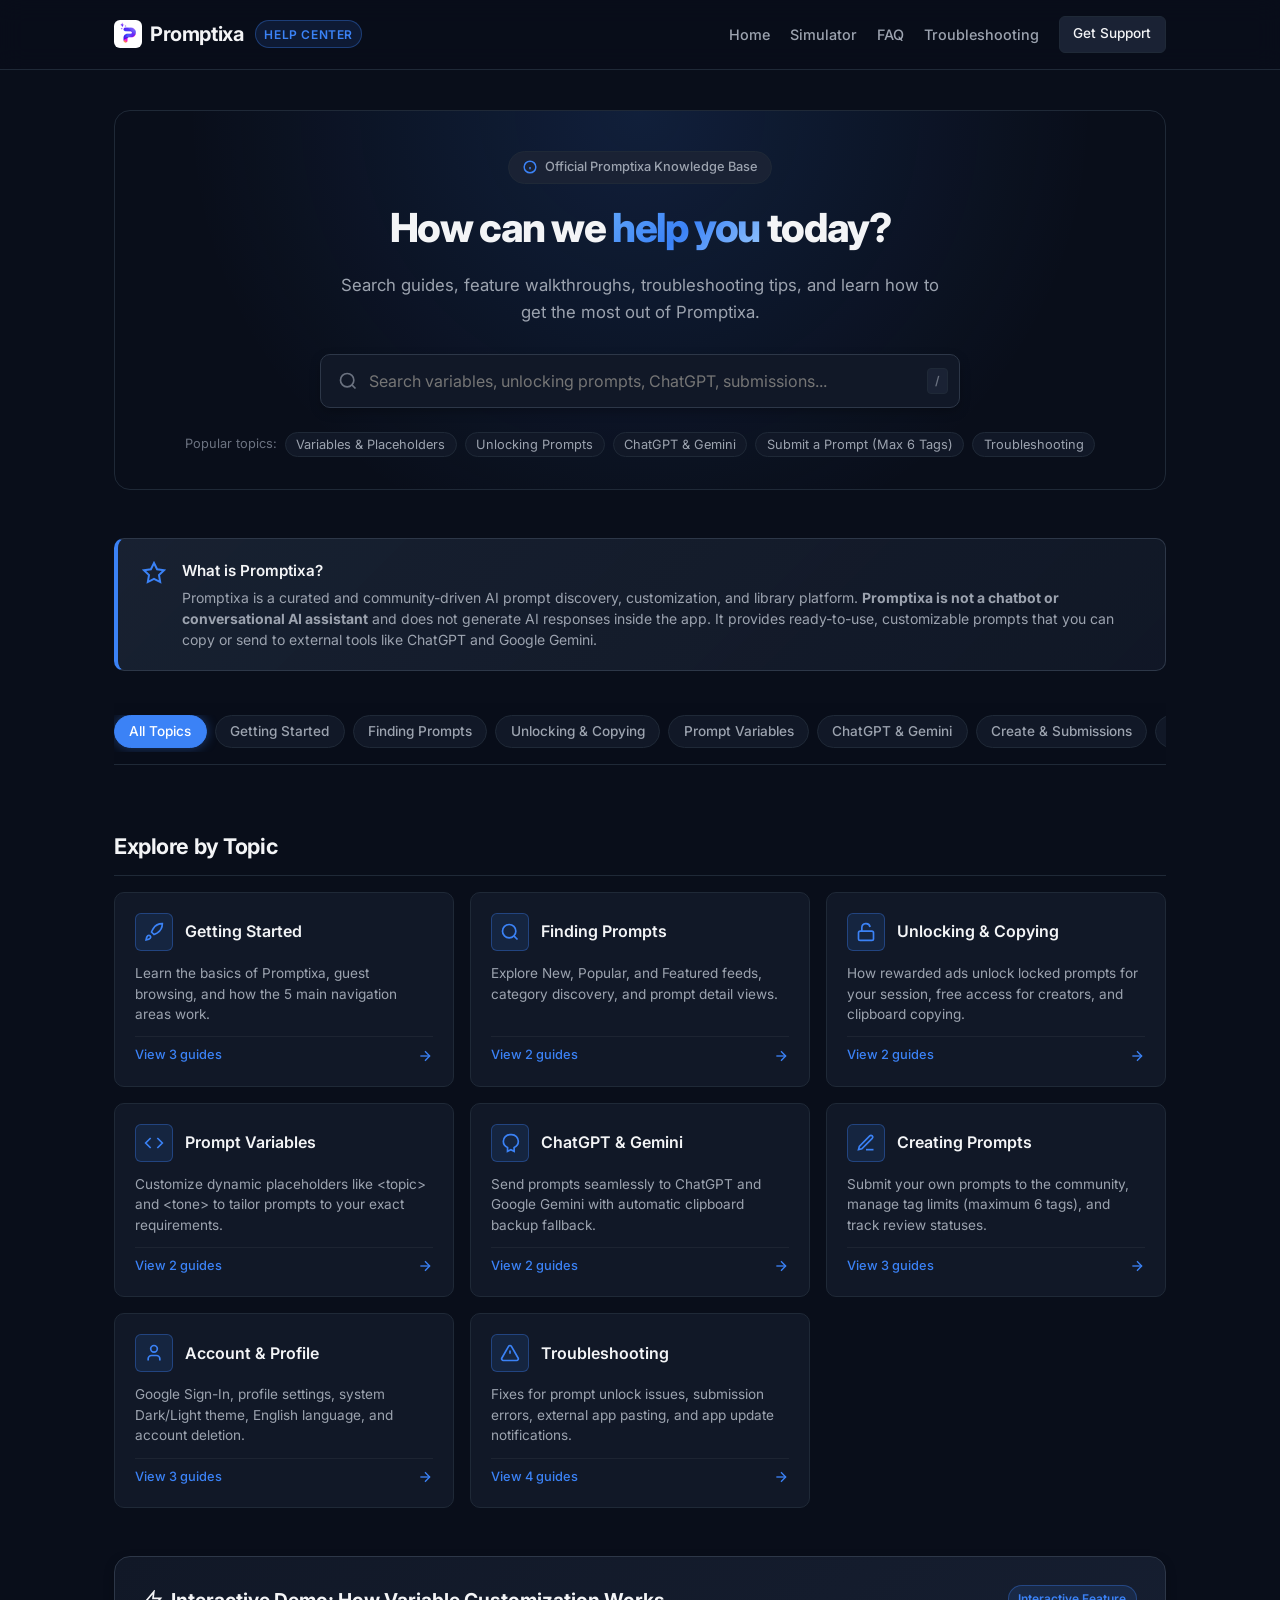
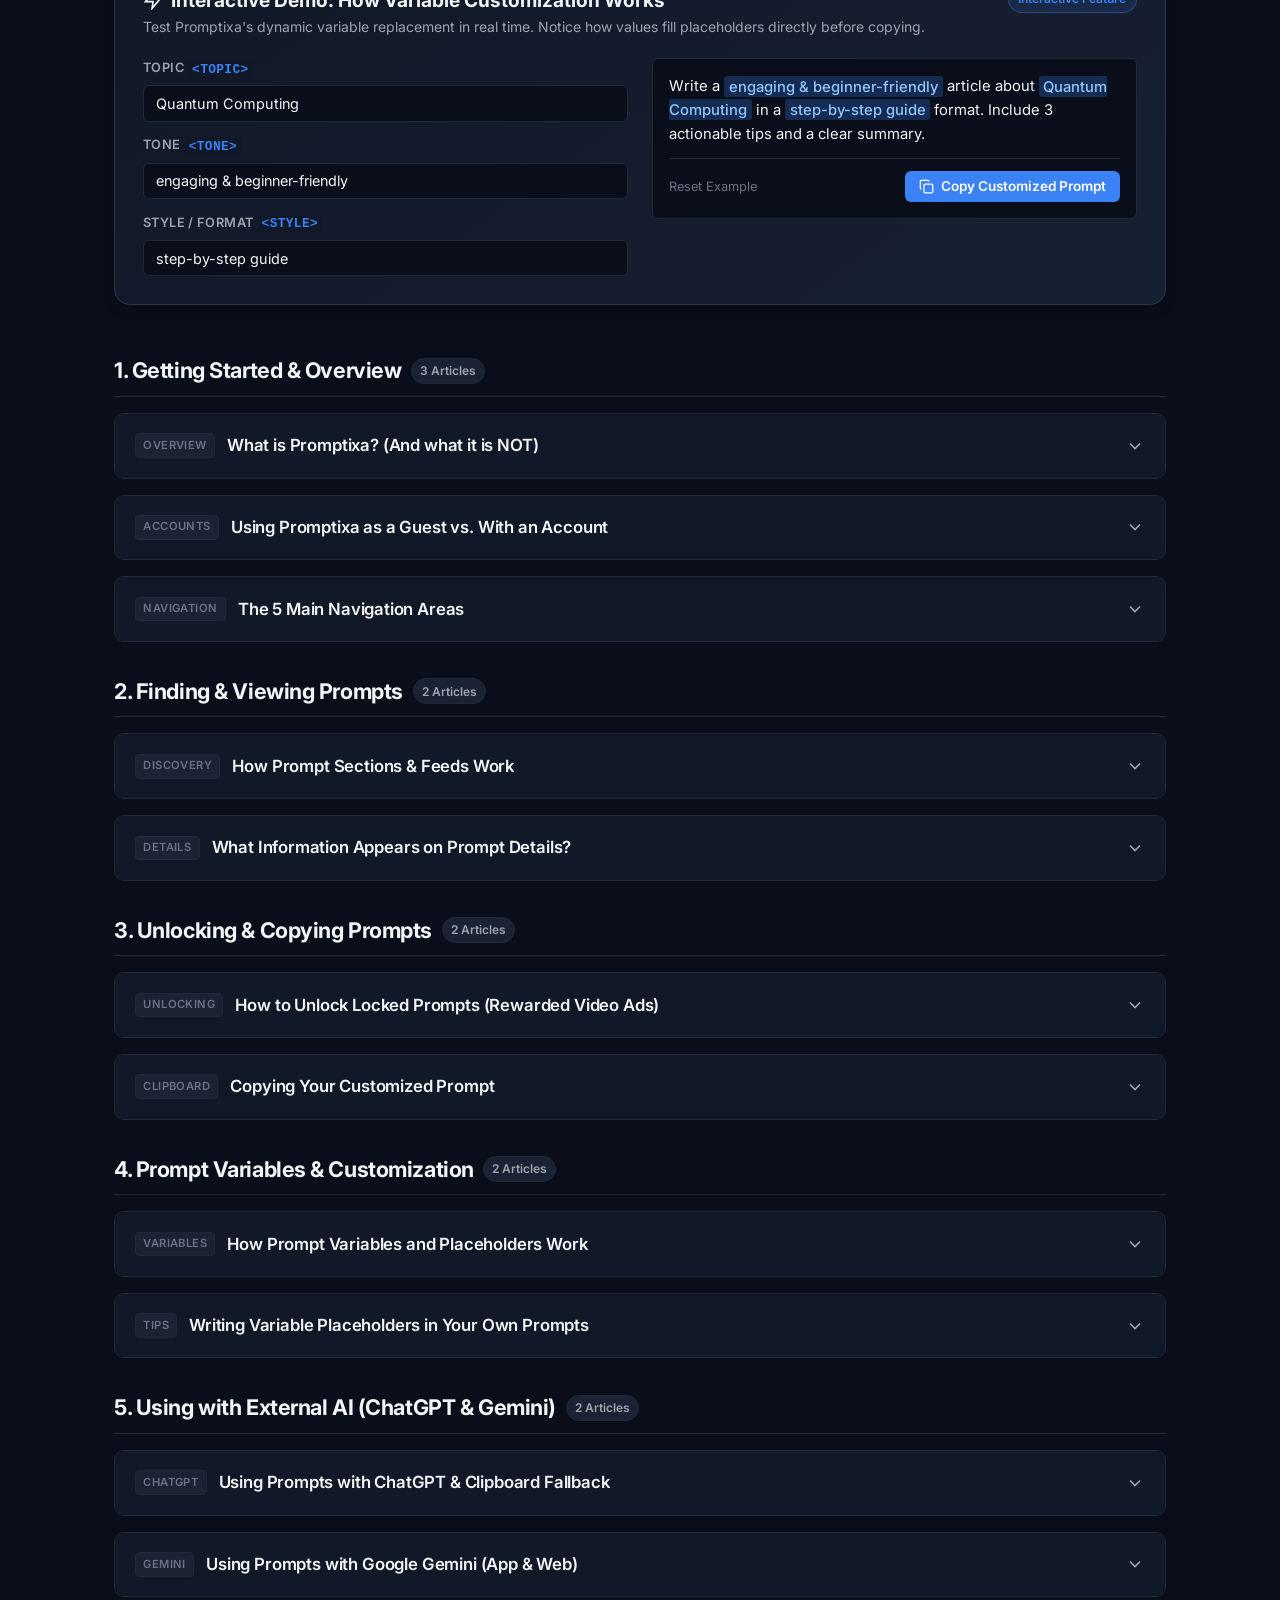
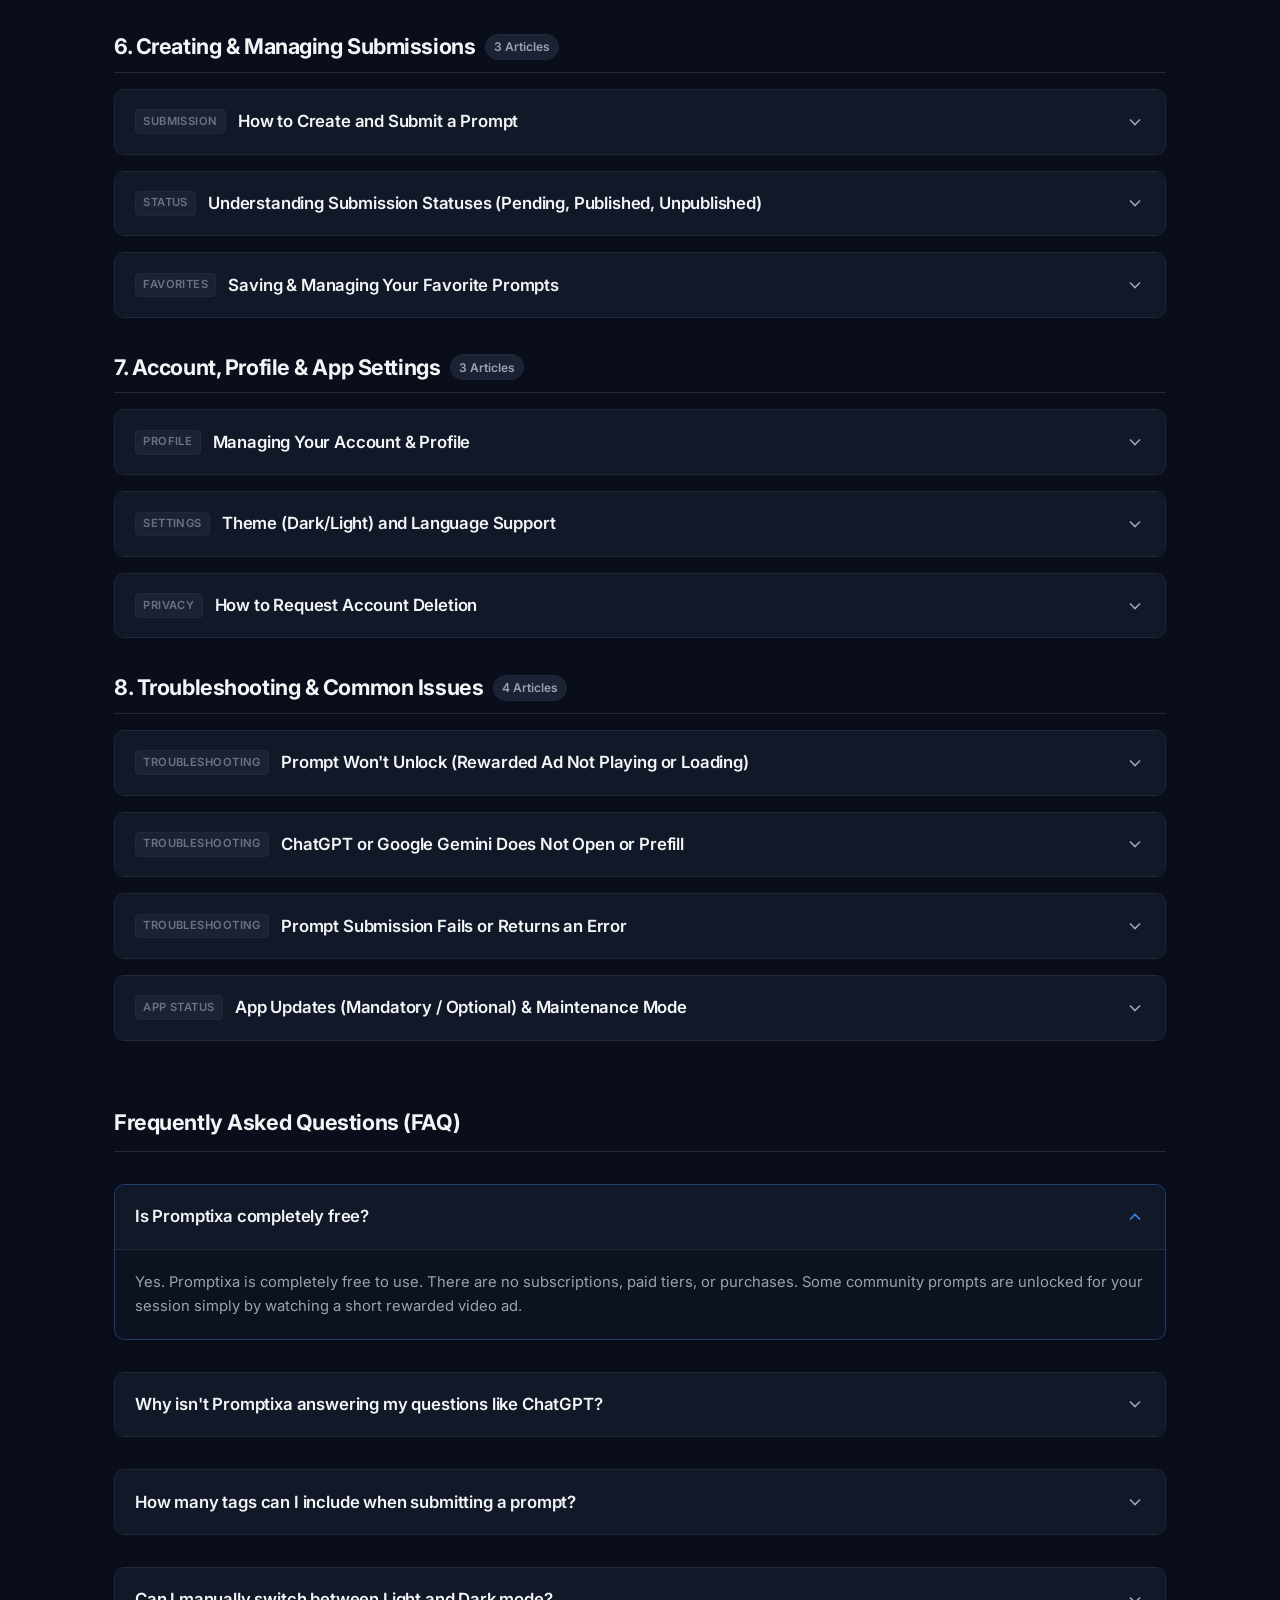
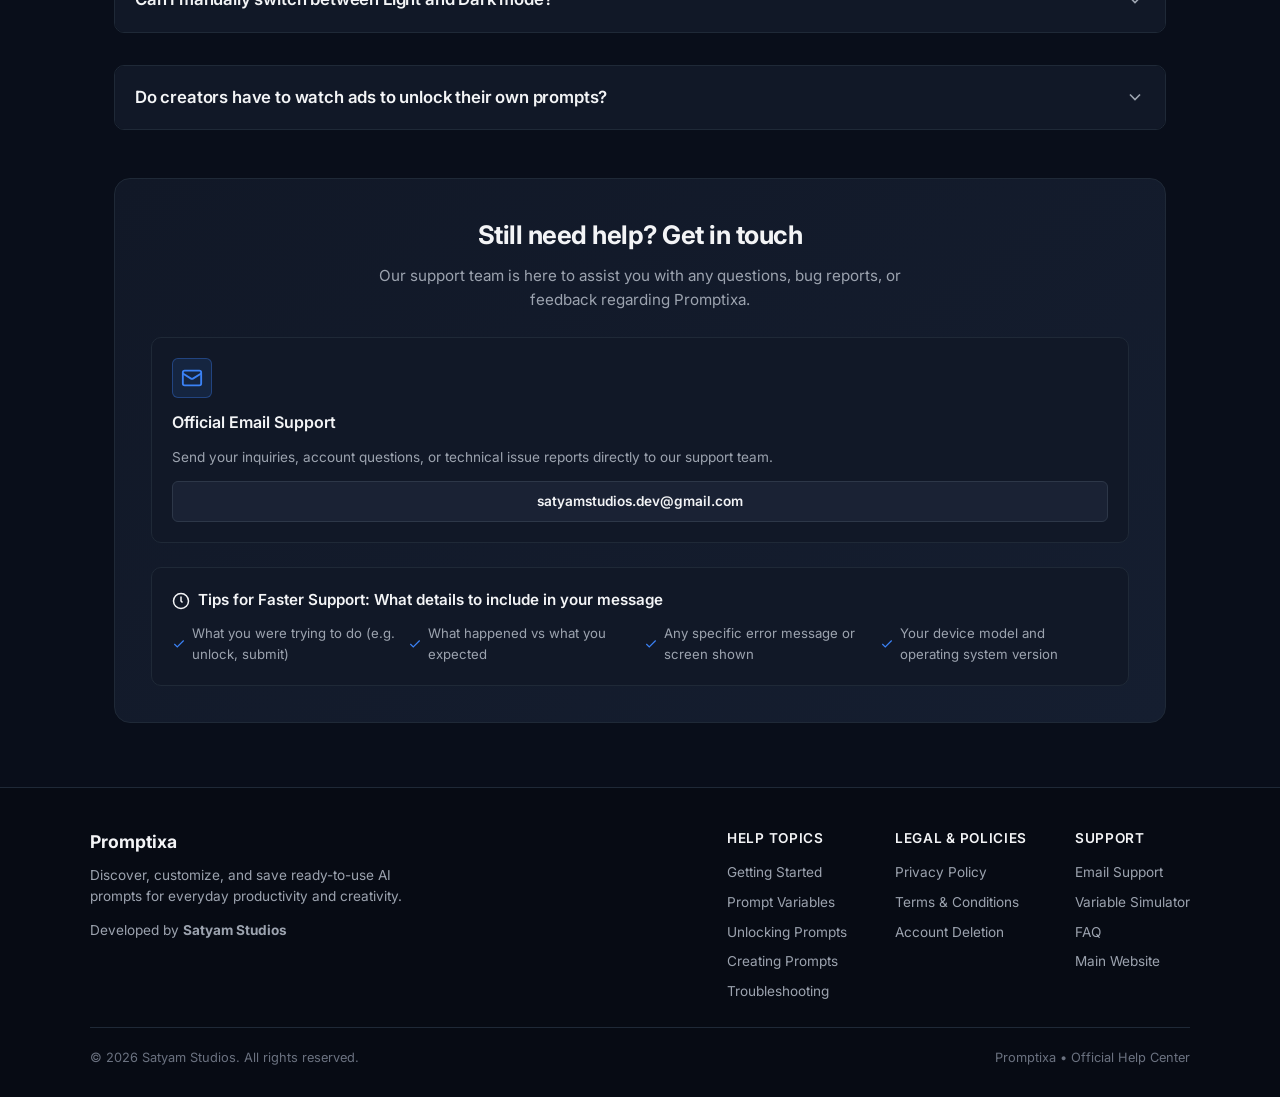
==== commit d9ccd49f: "improve navigation in help" ====
--- a/help/index.html
+++ b/help/index.html
@@ -159,7 +159,7 @@
       </div>
       <div class="topic-grid">
 
-        <a href="#getting-started" class="topic-card">
+        <a href="#getting-started" class="topic-card" data-topic="getting-started">
           <div class="topic-card-header">
             <div class="topic-icon-wrap">
               <svg width="20" height="20" viewBox="0 0 24 24" fill="none" stroke="currentColor" stroke-width="2"><path d="M4.5 16.5c-1.5 1.26-2 5-2 5s3.74-.5 5-2c.71-.84.7-2.13-.09-2.91a2.18 2.18 0 0 0-2.91-.09z"/><path d="m12 15-3-3a22 22 0 0 1 2-3.95A12.88 12.88 0 0 1 22 2c0 2.72-.78 7.5-6 11a22.35 22.35 0 0 1-4 2z"/></svg>
@@ -168,12 +168,26 @@
           </div>
           <p>Learn the basics of Promptixa, guest browsing, and how the 5 main navigation areas work.</p>
           <div class="topic-card-footer">
-            <span>View 3 guides</span>
+            <span class="topic-guide-count">View 3 guides</span>
             <svg width="16" height="16" viewBox="0 0 24 24" fill="none" stroke="currentColor" stroke-width="2"><path d="M5 12h14"/><path d="m12 5 7 7-7 7"/></svg>
           </div>
         </a>
 
-        <a href="#unlocking-copying" class="topic-card">
+        <a href="#discovering-prompts" class="topic-card" data-topic="discovering-prompts">
+          <div class="topic-card-header">
+            <div class="topic-icon-wrap">
+              <svg width="20" height="20" viewBox="0 0 24 24" fill="none" stroke="currentColor" stroke-width="2"><circle cx="11" cy="11" r="8"/><line x1="21" y1="21" x2="16.65" y2="16.65"/></svg>
+            </div>
+            <h3>Finding Prompts</h3>
+          </div>
+          <p>Explore New, Popular, and Featured feeds, category discovery, and prompt detail views.</p>
+          <div class="topic-card-footer">
+            <span class="topic-guide-count">View 2 guides</span>
+            <svg width="16" height="16" viewBox="0 0 24 24" fill="none" stroke="currentColor" stroke-width="2"><path d="M5 12h14"/><path d="m12 5 7 7-7 7"/></svg>
+          </div>
+        </a>
+
+        <a href="#unlocking-copying" class="topic-card" data-topic="unlocking-copying">
           <div class="topic-card-header">
             <div class="topic-icon-wrap">
               <svg width="20" height="20" viewBox="0 0 24 24" fill="none" stroke="currentColor" stroke-width="2"><rect width="18" height="11" x="3" y="11" rx="2" ry="2"/><path d="M7 11V7a5 5 0 0 1 9.9-1"/></svg>
@@ -182,12 +196,12 @@
           </div>
           <p>How rewarded ads unlock locked prompts for your session, free access for creators, and clipboard copying.</p>
           <div class="topic-card-footer">
-            <span>View 2 guides</span>
+            <span class="topic-guide-count">View 2 guides</span>
             <svg width="16" height="16" viewBox="0 0 24 24" fill="none" stroke="currentColor" stroke-width="2"><path d="M5 12h14"/><path d="m12 5 7 7-7 7"/></svg>
           </div>
         </a>
 
-        <a href="#variables" class="topic-card">
+        <a href="#variables" class="topic-card" data-topic="variables">
           <div class="topic-card-header">
             <div class="topic-icon-wrap">
               <svg width="20" height="20" viewBox="0 0 24 24" fill="none" stroke="currentColor" stroke-width="2"><polyline points="16 18 22 12 16 6"/><polyline points="8 6 2 12 8 18"/></svg>
@@ -196,12 +210,12 @@
           </div>
           <p>Customize dynamic placeholders like &lt;topic&gt; and &lt;tone&gt; to tailor prompts to your exact requirements.</p>
           <div class="topic-card-footer">
-            <span>View 2 guides</span>
+            <span class="topic-guide-count">View 2 guides</span>
             <svg width="16" height="16" viewBox="0 0 24 24" fill="none" stroke="currentColor" stroke-width="2"><path d="M5 12h14"/><path d="m12 5 7 7-7 7"/></svg>
           </div>
         </a>
 
-        <a href="#external-ai" class="topic-card">
+        <a href="#external-ai" class="topic-card" data-topic="external-ai">
           <div class="topic-card-header">
             <div class="topic-icon-wrap">
               <svg width="20" height="20" viewBox="0 0 24 24" fill="none" stroke="currentColor" stroke-width="2"><path d="M12 2a8 8 0 0 0-8 8c0 3.37 2.1 6.25 5.09 7.36L9 22l4-2 4 2-.09-4.64C19.9 16.25 22 13.37 22 10a8 8 0 0 0-8-8z"/></svg>
@@ -210,12 +224,12 @@
           </div>
           <p>Send prompts seamlessly to ChatGPT and Google Gemini with automatic clipboard backup fallback.</p>
           <div class="topic-card-footer">
-            <span>View 2 guides</span>
+            <span class="topic-guide-count">View 2 guides</span>
             <svg width="16" height="16" viewBox="0 0 24 24" fill="none" stroke="currentColor" stroke-width="2"><path d="M5 12h14"/><path d="m12 5 7 7-7 7"/></svg>
           </div>
         </a>
 
-        <a href="#submissions" class="topic-card">
+        <a href="#submissions" class="topic-card" data-topic="submissions">
           <div class="topic-card-header">
             <div class="topic-icon-wrap">
               <svg width="20" height="20" viewBox="0 0 24 24" fill="none" stroke="currentColor" stroke-width="2"><path d="M12 20h9"/><path d="M16.5 3.5a2.12 2.12 0 0 1 3 3L7 19l-4 1 1-4Z"/></svg>
@@ -224,12 +238,26 @@
           </div>
           <p>Submit your own prompts to the community, manage tag limits (maximum 6 tags), and track review statuses.</p>
           <div class="topic-card-footer">
-            <span>View 3 guides</span>
+            <span class="topic-guide-count">View 3 guides</span>
             <svg width="16" height="16" viewBox="0 0 24 24" fill="none" stroke="currentColor" stroke-width="2"><path d="M5 12h14"/><path d="m12 5 7 7-7 7"/></svg>
           </div>
         </a>
 
-        <a href="#troubleshooting" class="topic-card">
+        <a href="#account" class="topic-card" data-topic="account">
+          <div class="topic-card-header">
+            <div class="topic-icon-wrap">
+              <svg width="20" height="20" viewBox="0 0 24 24" fill="none" stroke="currentColor" stroke-width="2"><path d="M19 21v-2a4 4 0 0 0-4-4H9a4 4 0 0 0-4 4v2"/><circle cx="12" cy="7" r="4"/></svg>
+            </div>
+            <h3>Account & Profile</h3>
+          </div>
+          <p>Google Sign-In, profile settings, system Dark/Light theme, English language, and account deletion.</p>
+          <div class="topic-card-footer">
+            <span class="topic-guide-count">View 3 guides</span>
+            <svg width="16" height="16" viewBox="0 0 24 24" fill="none" stroke="currentColor" stroke-width="2"><path d="M5 12h14"/><path d="m12 5 7 7-7 7"/></svg>
+          </div>
+        </a>
+
+        <a href="#troubleshooting" class="topic-card" data-topic="troubleshooting">
           <div class="topic-card-header">
             <div class="topic-icon-wrap">
               <svg width="20" height="20" viewBox="0 0 24 24" fill="none" stroke="currentColor" stroke-width="2"><path d="m21.73 18-8-14a2 2 0 0 0-3.48 0l-8 14A2 2 0 0 0 4 21h16a2 2 0 0 0 1.73-3Z"/><line x1="12" y1="9" x2="12" y2="13"/><line x1="12" y1="17" x2="12.01" y2="17"/></svg>
@@ -238,7 +266,7 @@
           </div>
           <p>Fixes for prompt unlock issues, submission errors, external app pasting, and app update notifications.</p>
           <div class="topic-card-footer">
-            <span>View 4 guides</span>
+            <span class="topic-guide-count">View 4 guides</span>
             <svg width="16" height="16" viewBox="0 0 24 24" fill="none" stroke="currentColor" stroke-width="2"><path d="M5 12h14"/><path d="m12 5 7 7-7 7"/></svg>
           </div>
         </a>
@@ -296,14 +324,14 @@
     <section class="articles-section">
 
       <!-- SECTION 1: GETTING STARTED & OVERVIEW -->
-      <div id="getting-started" class="article-category-block" data-category="getting-started">
+      <div id="getting-started" class="article-category-block" data-topic="getting-started" data-category="getting-started">
         <div class="category-block-header">
           <h2>1. Getting Started & Overview</h2>
           <span class="category-badge-count">3 Articles</span>
         </div>
 
         <!-- Article 1.1 -->
-        <article id="what-is-promptixa" class="article-accordion" data-category="getting-started" data-keywords="what is promptixa chatbot conversational ai prompt library features">
+        <article id="what-is-promptixa" class="article-accordion" data-topic="getting-started" data-category="getting-started discovering-prompts unlocking-copying variables external-ai submissions" data-keywords="what is promptixa chatbot conversational ai prompt library features">
           <div class="article-header">
             <div class="article-title-wrap">
               <span class="article-topic-tag">Overview</span>
@@ -337,7 +365,7 @@
         </article>
 
         <!-- Article 1.2 -->
-        <article id="guest-vs-account" class="article-accordion" data-category="getting-started" data-keywords="guest account google sign in login anonymous explore favorites create">
+        <article id="guest-vs-account" class="article-accordion" data-topic="getting-started" data-category="getting-started discovering-prompts unlocking-copying variables external-ai submissions account" data-keywords="guest account google sign in login anonymous explore favorites create">
           <div class="article-header">
             <div class="article-title-wrap">
               <span class="article-topic-tag">Accounts</span>
@@ -422,7 +450,7 @@
         </article>
 
         <!-- Article 1.3 -->
-        <article id="main-navigation-areas" class="article-accordion" data-category="getting-started" data-keywords="navigation tabs home explore create favorites profile layout">
+        <article id="main-navigation-areas" class="article-accordion" data-topic="getting-started" data-category="getting-started discovering-prompts submissions account" data-keywords="navigation tabs home explore create favorites profile layout">
           <div class="article-header">
             <div class="article-title-wrap">
               <span class="article-topic-tag">Navigation</span>
@@ -471,14 +499,14 @@
       </div>
 
       <!-- SECTION 2: FINDING & VIEWING PROMPTS -->
-      <div id="discovering-prompts" class="article-category-block" data-category="discovering-prompts">
+      <div id="discovering-prompts" class="article-category-block" data-topic="discovering-prompts" data-category="discovering-prompts">
         <div class="category-block-header">
           <h2>2. Finding & Viewing Prompts</h2>
           <span class="category-badge-count">2 Articles</span>
         </div>
 
         <!-- Article 2.1 -->
-        <article id="finding-prompts" class="article-accordion" data-category="discovering-prompts" data-keywords="new popular featured categories search filter sort date favorites count">
+        <article id="finding-prompts" class="article-accordion" data-topic="discovering-prompts" data-category="discovering-prompts getting-started" data-keywords="new popular featured categories search filter sort date favorites count">
           <div class="article-header">
             <div class="article-title-wrap">
               <span class="article-topic-tag">Discovery</span>
@@ -505,7 +533,7 @@
         </article>
 
         <!-- Article 2.2 -->
-        <article id="prompt-details-breakdown" class="article-accordion" data-category="discovering-prompts" data-keywords="prompt details preview image title description tags creator actions copy share">
+        <article id="prompt-details-breakdown" class="article-accordion" data-topic="discovering-prompts" data-category="discovering-prompts variables unlocking-copying" data-keywords="prompt details preview image title description tags creator actions copy share">
           <div class="article-header">
             <div class="article-title-wrap">
               <span class="article-topic-tag">Details</span>
@@ -539,14 +567,14 @@
       </div>
 
       <!-- SECTION 3: UNLOCKING & COPYING PROMPTS -->
-      <div id="unlocking-copying" class="article-category-block" data-category="unlocking-copying">
+      <div id="unlocking-copying" class="article-category-block" data-topic="unlocking-copying" data-category="unlocking-copying">
         <div class="category-block-header">
           <h2>3. Unlocking & Copying Prompts</h2>
           <span class="category-badge-count">2 Articles</span>
         </div>
 
         <!-- Article 3.1 -->
-        <article id="how-unlocking-works" class="article-accordion" data-category="unlocking-copying" data-keywords="locked prompts unlock rewarded ad copy video session creator free">
+        <article id="how-unlocking-works" class="article-accordion" data-topic="unlocking-copying" data-category="unlocking-copying getting-started" data-keywords="locked prompts unlock rewarded ad copy video session creator free">
           <div class="article-header">
             <div class="article-title-wrap">
               <span class="article-topic-tag">Unlocking</span>
@@ -591,7 +619,7 @@
         </article>
 
         <!-- Article 3.2 -->
-        <article id="copying-to-clipboard" class="article-accordion" data-category="unlocking-copying" data-keywords="copying clipboard customized prompt text paste">
+        <article id="copying-to-clipboard" class="article-accordion" data-topic="unlocking-copying" data-category="unlocking-copying variables external-ai" data-keywords="copying clipboard customized prompt text paste">
           <div class="article-header">
             <div class="article-title-wrap">
               <span class="article-topic-tag">Clipboard</span>
@@ -608,14 +636,14 @@
       </div>
 
       <!-- SECTION 4: PROMPT VARIABLES & CUSTOMIZATION -->
-      <div id="variables" class="article-category-block" data-category="variables">
+      <div id="variables" class="article-category-block" data-topic="variables" data-category="variables">
         <div class="category-block-header">
           <h2>4. Prompt Variables & Customization</h2>
           <span class="category-badge-count">2 Articles</span>
         </div>
 
         <!-- Article 4.1 -->
-        <article id="how-variables-work" class="article-accordion" data-category="variables" data-keywords="variables placeholders customize topic style tone brackets customize variables">
+        <article id="how-variables-work" class="article-accordion" data-topic="variables" data-category="variables getting-started" data-keywords="variables placeholders customize topic style tone brackets customize variables">
           <div class="article-header">
             <div class="article-title-wrap">
               <span class="article-topic-tag">Variables</span>
@@ -667,7 +695,7 @@
         </article>
 
         <!-- Article 4.2 -->
-        <article id="variable-syntax-tips" class="article-accordion" data-category="variables" data-keywords="variable syntax creating placeholders angular brackets tag guidelines">
+        <article id="variable-syntax-tips" class="article-accordion" data-topic="variables" data-category="variables submissions" data-keywords="variable syntax creating placeholders angular brackets tag guidelines">
           <div class="article-header">
             <div class="article-title-wrap">
               <span class="article-topic-tag">Tips</span>
@@ -691,14 +719,14 @@
       </div>
 
       <!-- SECTION 5: USING WITH CHATGPT & GOOGLE GEMINI -->
-      <div id="external-ai" class="article-category-block" data-category="external-ai">
+      <div id="external-ai" class="article-category-block" data-topic="external-ai" data-category="external-ai">
         <div class="category-block-header">
           <h2>5. Using with External AI (ChatGPT & Gemini)</h2>
           <span class="category-badge-count">2 Articles</span>
         </div>
 
         <!-- Article 5.1 -->
-        <article id="using-chatgpt" class="article-accordion" data-category="external-ai" data-keywords="chatgpt openai prefill copy paste fallback external ai tool">
+        <article id="using-chatgpt" class="article-accordion" data-topic="external-ai" data-category="external-ai variables unlocking-copying" data-keywords="chatgpt openai prefill copy paste fallback external ai tool">
           <div class="article-header">
             <div class="article-title-wrap">
               <span class="article-topic-tag">ChatGPT</span>
@@ -728,7 +756,7 @@
         </article>
 
         <!-- Article 5.2 -->
-        <article id="using-gemini" class="article-accordion" data-category="external-ai" data-keywords="gemini google gemini android app web browser paste fallback">
+        <article id="using-gemini" class="article-accordion" data-topic="external-ai" data-category="external-ai variables unlocking-copying" data-keywords="gemini google gemini android app web browser paste fallback">
           <div class="article-header">
             <div class="article-title-wrap">
               <span class="article-topic-tag">Gemini</span>
@@ -751,14 +779,14 @@
       </div>
 
       <!-- SECTION 6: CREATING & SUBMITTING PROMPTS -->
-      <div id="submissions" class="article-category-block" data-category="submissions">
+      <div id="submissions" class="article-category-block" data-topic="submissions" data-category="submissions">
         <div class="category-block-header">
           <h2>6. Creating & Managing Submissions</h2>
           <span class="category-badge-count">3 Articles</span>
         </div>
 
         <!-- Article 6.1 -->
-        <article id="creating-prompts" class="article-accordion" data-category="submissions" data-keywords="create prompt submit submission requirements title description tags category preview image 6 tags">
+        <article id="creating-prompts" class="article-accordion" data-topic="submissions" data-category="submissions variables getting-started" data-keywords="create prompt submit submission requirements title description tags category preview image 6 tags">
           <div class="article-header">
             <div class="article-title-wrap">
               <span class="article-topic-tag">Submission</span>
@@ -790,7 +818,7 @@
         </article>
 
         <!-- Article 6.2 -->
-        <article id="my-submissions-statuses" class="article-accordion" data-category="submissions" data-keywords="my submissions status pending published unpublished review approval">
+        <article id="my-submissions-statuses" class="article-accordion" data-topic="submissions" data-category="submissions account" data-keywords="my submissions status pending published unpublished review approval">
           <div class="article-header">
             <div class="article-title-wrap">
               <span class="article-topic-tag">Status</span>
@@ -811,7 +839,7 @@
         </article>
 
         <!-- Article 6.3 -->
-        <article id="favorites-collection" class="article-accordion" data-category="submissions" data-keywords="favorites heart bookmark save prompts personal collection">
+        <article id="favorites-collection" class="article-accordion" data-topic="submissions" data-category="submissions account getting-started" data-keywords="favorites heart bookmark save prompts personal collection">
           <div class="article-header">
             <div class="article-title-wrap">
               <span class="article-topic-tag">Favorites</span>
@@ -831,14 +859,14 @@
       </div>
 
       <!-- SECTION 7: ACCOUNT, PROFILE & SETTINGS -->
-      <div id="account" class="article-category-block" data-category="account">
+      <div id="account" class="article-category-block" data-topic="account" data-category="account">
         <div class="category-block-header">
           <h2>7. Account, Profile & App Settings</h2>
           <span class="category-badge-count">3 Articles</span>
         </div>
 
         <!-- Article 7.1 -->
-        <article id="profile-management" class="article-accordion" data-category="account" data-keywords="profile account google sign in display name email avatar member creator sign out">
+        <article id="profile-management" class="article-accordion" data-topic="account" data-category="account getting-started submissions" data-keywords="profile account google sign in display name email avatar member creator sign out">
           <div class="article-header">
             <div class="article-title-wrap">
               <span class="article-topic-tag">Profile</span>
@@ -859,7 +887,7 @@
         </article>
 
         <!-- Article 7.2 -->
-        <article id="theme-and-language" class="article-accordion" data-category="account" data-keywords="theme dark mode light mode system theme language english interface">
+        <article id="theme-and-language" class="article-accordion" data-topic="account" data-category="account getting-started" data-keywords="theme dark mode light mode system theme language english interface">
           <div class="article-header">
             <div class="article-title-wrap">
               <span class="article-topic-tag">Settings</span>
@@ -877,7 +905,7 @@
         </article>
 
         <!-- Article 7.3 -->
-        <article id="account-deletion-info" class="article-accordion" data-category="account" data-keywords="delete account account deletion remove data privacy satyam studios instructions">
+        <article id="account-deletion-info" class="article-accordion" data-topic="account" data-category="account" data-keywords="delete account account deletion remove data privacy satyam studios instructions">
           <div class="article-header">
             <div class="article-title-wrap">
               <span class="article-topic-tag">Privacy</span>
@@ -899,14 +927,14 @@
       </div>
 
       <!-- SECTION 8: TROUBLESHOOTING & COMMON ISSUES -->
-      <div id="troubleshooting" class="article-category-block" data-category="troubleshooting">
+      <div id="troubleshooting" class="article-category-block" data-topic="troubleshooting" data-category="troubleshooting">
         <div class="category-block-header">
           <h2>8. Troubleshooting & Common Issues</h2>
           <span class="category-badge-count">4 Articles</span>
         </div>
 
         <!-- Article 8.1 -->
-        <article id="troubleshoot-unlock" class="article-accordion" data-category="troubleshooting" data-keywords="troubleshooting prompt won't unlock ad not playing rewarded ad error vpn dns ad blocker">
+        <article id="troubleshoot-unlock" class="article-accordion" data-topic="troubleshooting" data-category="troubleshooting unlocking-copying" data-keywords="troubleshooting prompt won't unlock ad not playing rewarded ad error vpn dns ad blocker">
           <div class="article-header">
             <div class="article-title-wrap">
               <span class="article-topic-tag">Troubleshooting</span>
@@ -942,7 +970,7 @@
         </article>
 
         <!-- Article 8.2 -->
-        <article id="troubleshoot-chatgpt-gemini" class="article-accordion" data-category="troubleshooting" data-keywords="troubleshooting chatgpt gemini won't open prefill failed empty box clipboard paste">
+        <article id="troubleshoot-chatgpt-gemini" class="article-accordion" data-topic="troubleshooting" data-category="troubleshooting external-ai" data-keywords="troubleshooting chatgpt gemini won't open prefill failed empty box clipboard paste">
           <div class="article-header">
             <div class="article-title-wrap">
               <span class="article-topic-tag">Troubleshooting</span>
@@ -961,7 +989,7 @@
         </article>
 
         <!-- Article 8.3 -->
-        <article id="troubleshoot-submissions" class="article-accordion" data-category="troubleshooting" data-keywords="troubleshooting submission failed error max 6 tags category required preview image">
+        <article id="troubleshoot-submissions" class="article-accordion" data-topic="troubleshooting" data-category="troubleshooting submissions" data-keywords="troubleshooting submission failed error max 6 tags category required preview image">
           <div class="article-header">
             <div class="article-title-wrap">
               <span class="article-topic-tag">Troubleshooting</span>
@@ -982,7 +1010,7 @@
         </article>
 
         <!-- Article 8.4 -->
-        <article id="app-updates-and-maintenance" class="article-accordion" data-category="troubleshooting" data-keywords="app updates mandatory optional update now later maintenance mode check again">
+        <article id="app-updates-and-maintenance" class="article-accordion" data-topic="troubleshooting" data-category="troubleshooting account" data-keywords="app updates mandatory optional update now later maintenance mode check again">
           <div class="article-header">
             <div class="article-title-wrap">
               <span class="article-topic-tag">App Status</span>
--- a/help/css/help.css
+++ b/help/css/help.css
@@ -479,12 +479,17 @@
   cursor: pointer;
 }
 
-.topic-card:hover {
+.topic-card:hover,
+.topic-card.active {
   border-color: var(--accent-color);
   transform: translateY(-2px);
   box-shadow: var(--shadow-md);
   background-color: var(--card-bg-elevated);
   text-decoration: none;
+}
+
+.topic-card.active {
+  box-shadow: 0 0 0 2px rgba(59, 130, 246, 0.35), var(--shadow-md);
 }
 
 .topic-card-header {
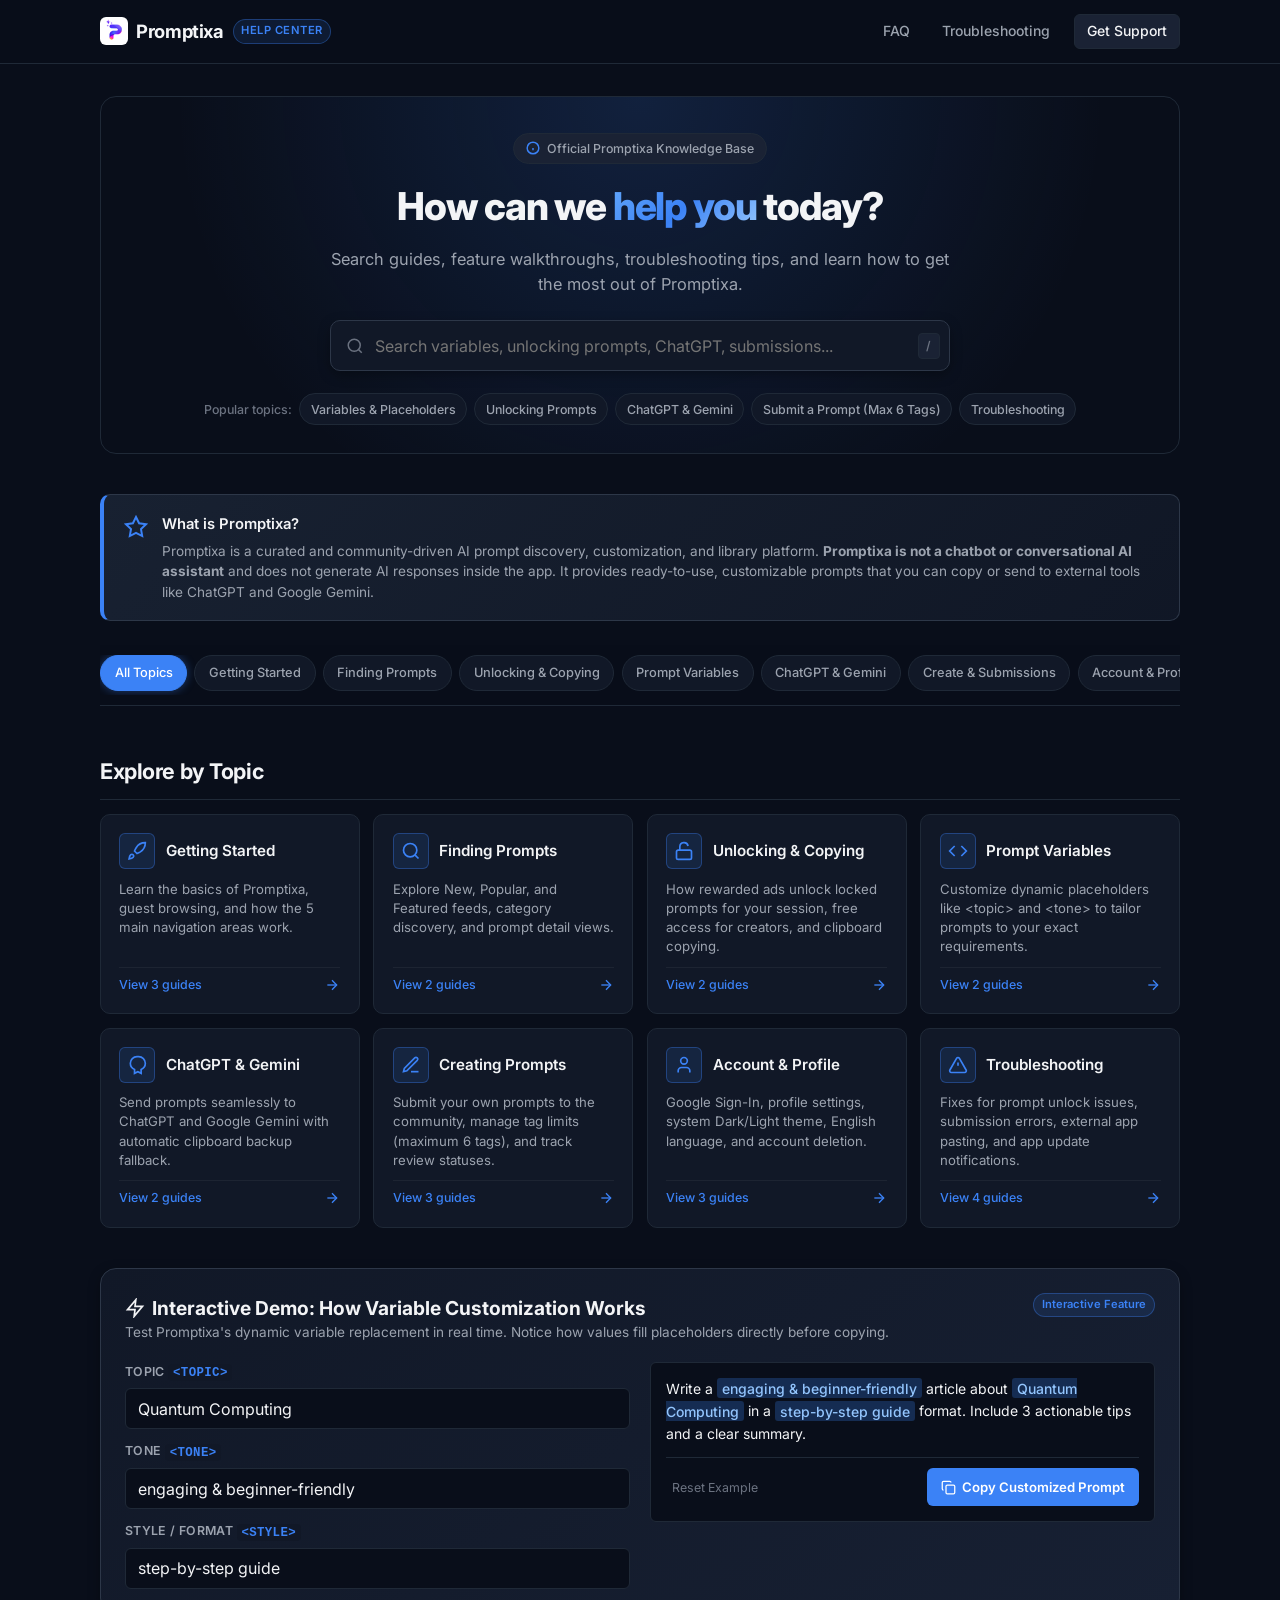
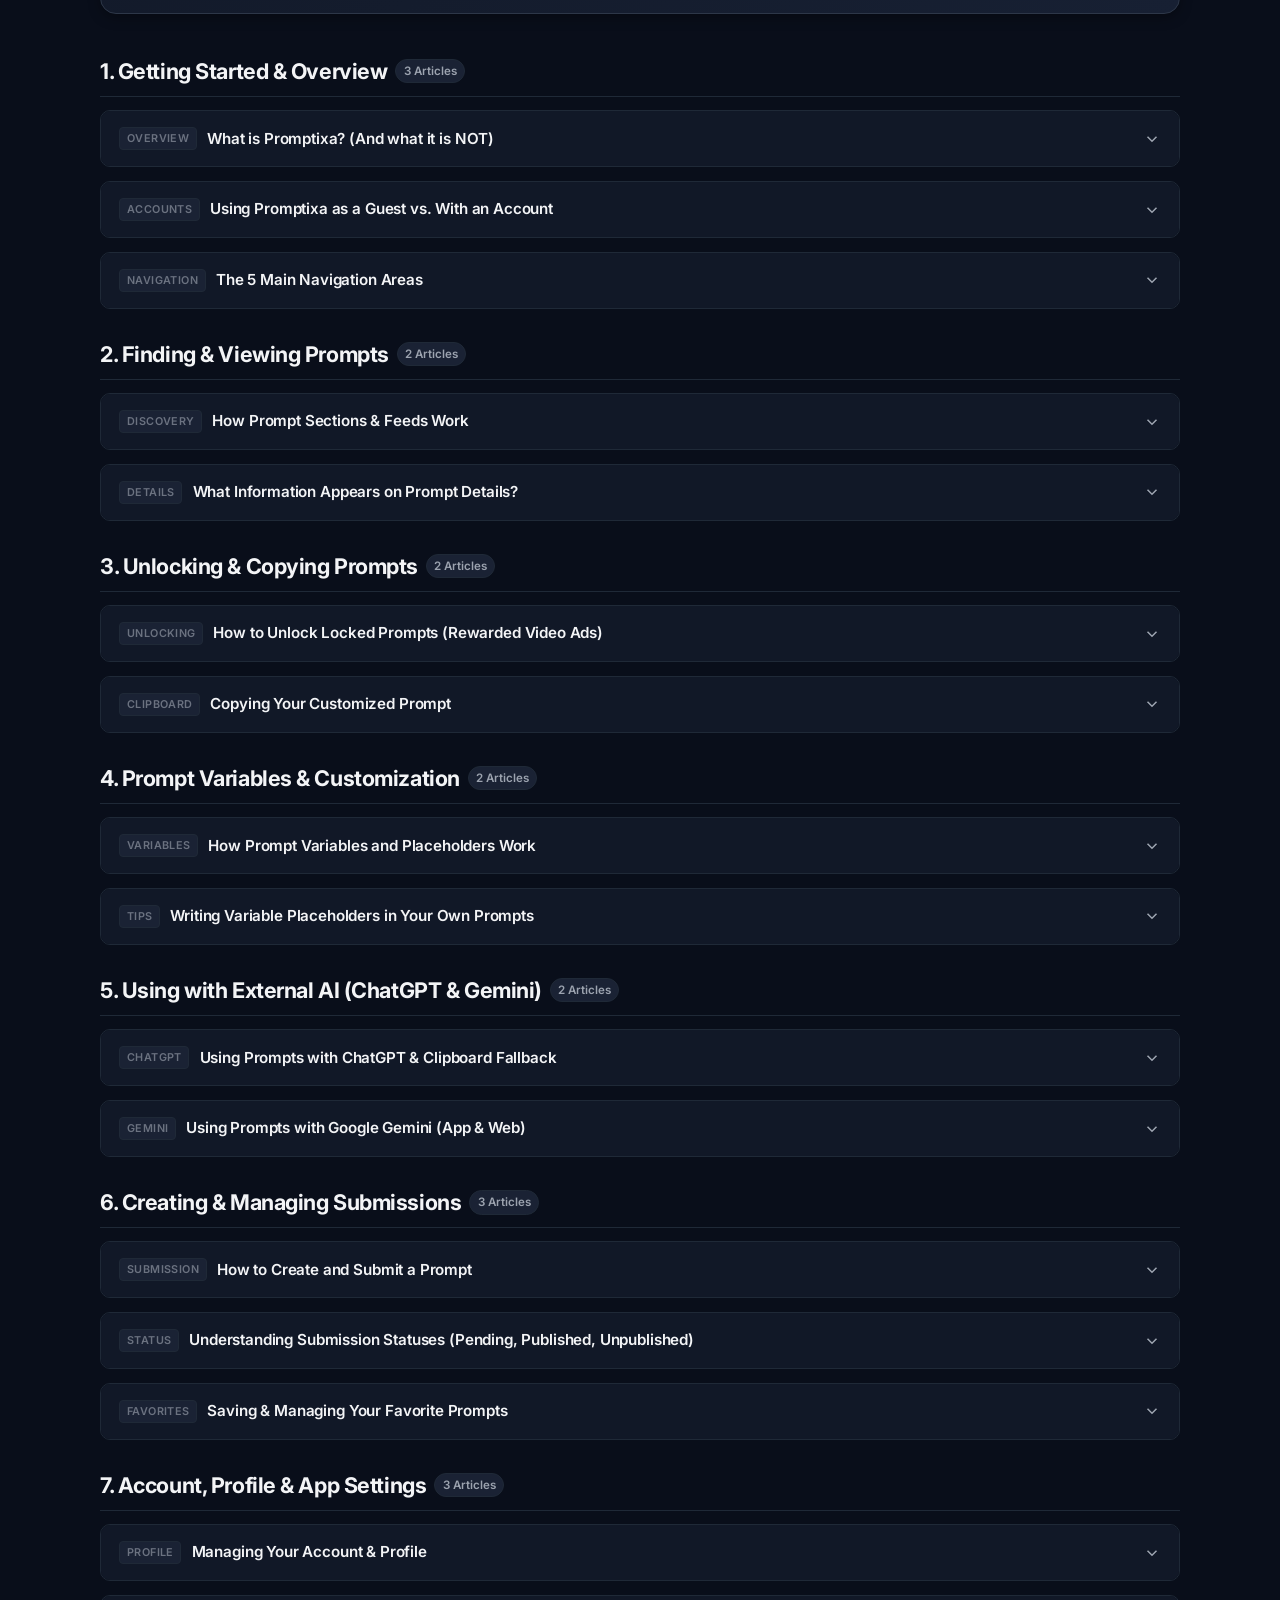
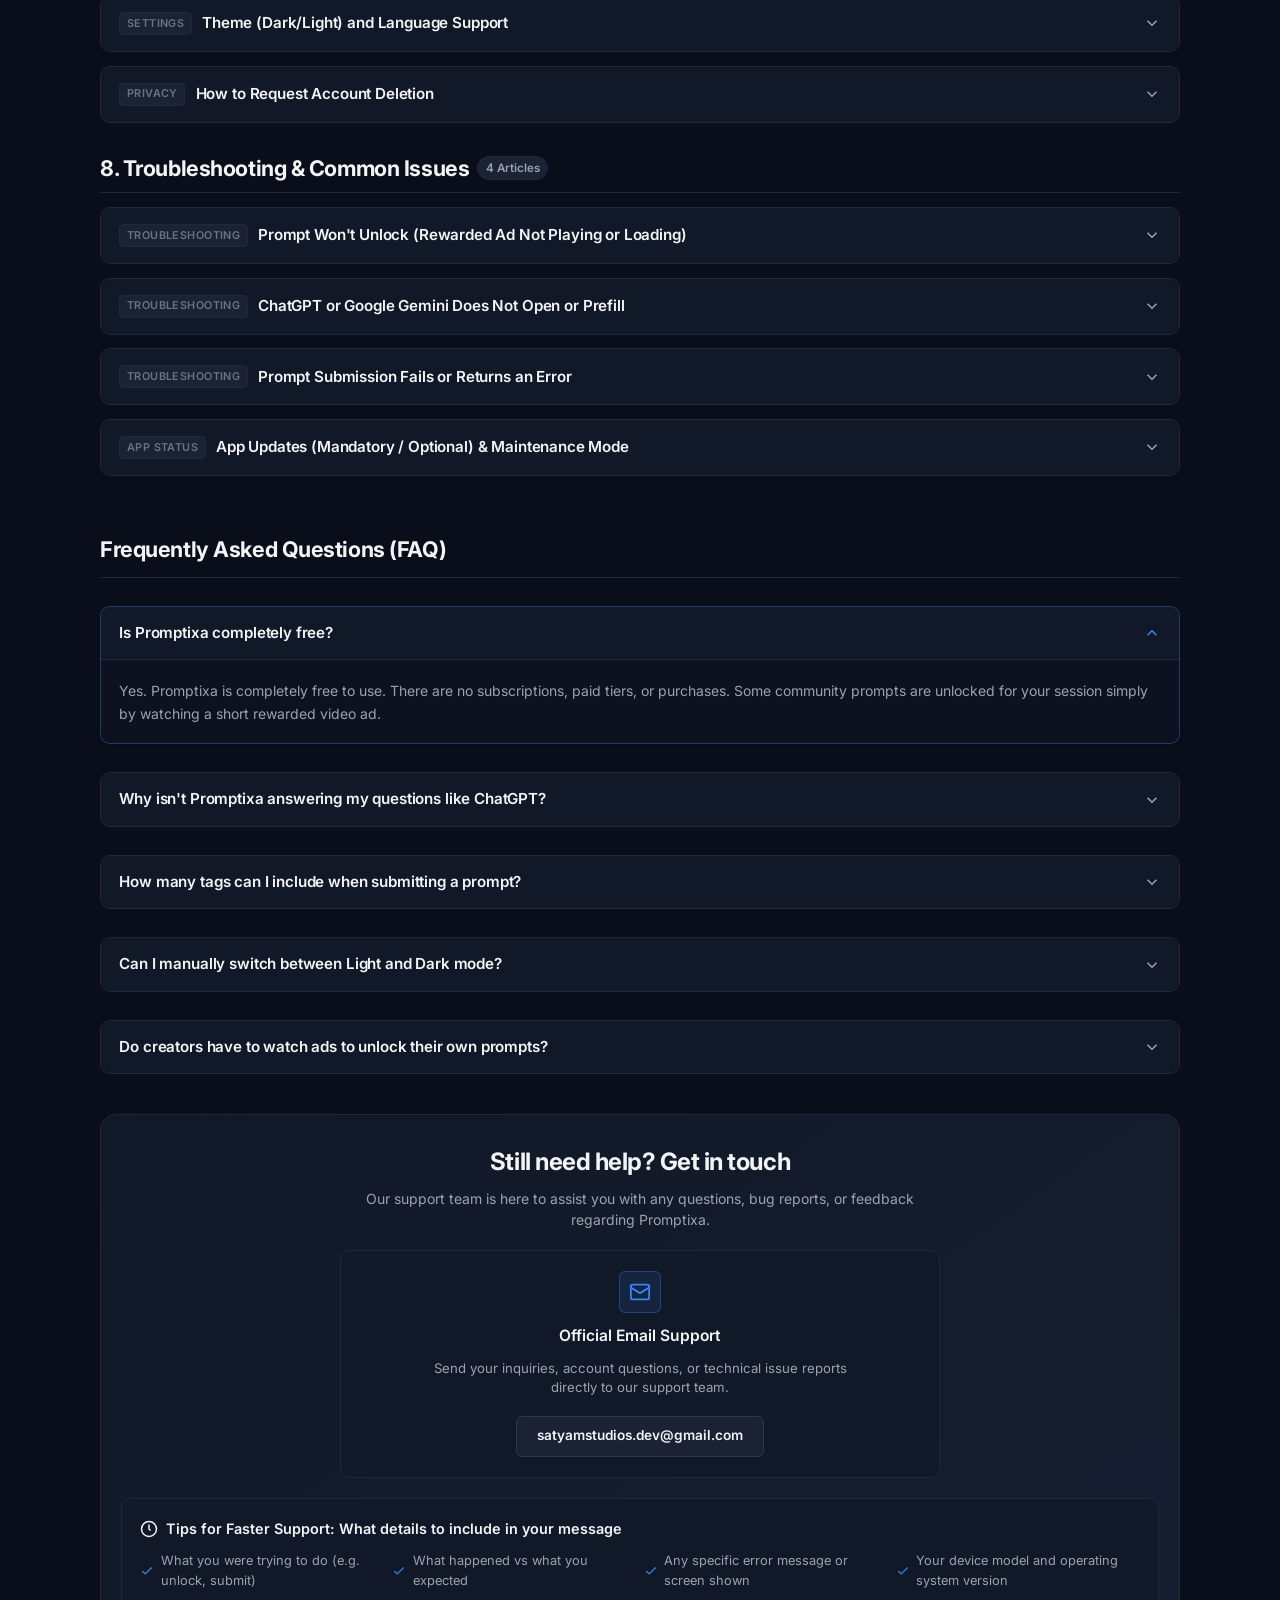
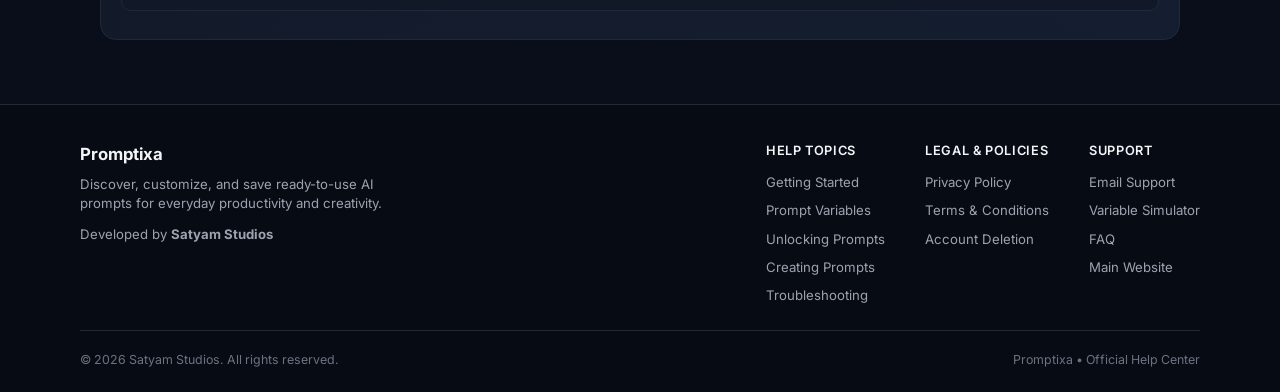
==== commit 7431b6c1: "update size" ====
--- a/help/index.html
+++ b/help/index.html
@@ -64,8 +64,6 @@
         <span class="brand-badge">Help Center</span>
       </div>
       <nav class="site-nav">
-        <a href="../index.html">Home</a>
-        <a href="#simulator">Simulator</a>
         <a href="#faq">FAQ</a>
         <a href="#troubleshooting">Troubleshooting</a>
         <a href="#contact" class="nav-cta-btn">Get Support</a>
--- a/help/css/help.css
+++ b/help/css/help.css
@@ -1,4 +1,4 @@
-/* Promptixa Help Center Stylesheet */
+/* Promptixa Help Center Stylesheet - Fully Adaptive & Responsive */
 :root {
   --bg-color: #090e1a;
   --card-bg: #111827;
@@ -22,14 +22,14 @@
   --radius-sm: 6px;
   --radius-md: 10px;
   --radius-lg: 16px;
-  --shadow-sm: 0 1px 2px 0 rgba(0, 0, 0, 0.25);
-  --shadow-md: 0 4px 12px -2px rgba(0, 0, 0, 0.35);
-  --shadow-lg: 0 10px 25px -5px rgba(0, 0, 0, 0.45);
+  --shadow-sm: 0 1px 3px 0 rgba(0, 0, 0, 0.3);
+  --shadow-md: 0 4px 14px -2px rgba(0, 0, 0, 0.4);
+  --shadow-lg: 0 10px 25px -5px rgba(0, 0, 0, 0.5);
   --transition: all 0.2s cubic-bezier(0.4, 0, 0.2, 1);
   --font-sans: 'Inter', system-ui, -apple-system, BlinkMacSystemFont, "Segoe UI", Roboto, sans-serif;
 }
 
-* {
+*, *::before, *::after {
   box-sizing: border-box;
   margin: 0;
   padding: 0;
@@ -37,6 +37,8 @@
 
 html {
   scroll-behavior: smooth;
+  overflow-x: hidden;
+  width: 100%;
 }
 
 body {
@@ -48,6 +50,11 @@
   display: flex;
   flex-direction: column;
   -webkit-font-smoothing: antialiased;
+  -webkit-text-size-adjust: 100%;
+  overflow-x: hidden;
+  width: 100%;
+  word-break: break-word;
+  overflow-wrap: break-word;
 }
 
 a {
@@ -61,30 +68,35 @@
   text-decoration: underline;
 }
 
-/* Header */
+/* ==========================================================================
+   Header & Navigation
+   ========================================================================== */
 .site-header {
   border-bottom: 1px solid var(--border-color);
-  background-color: rgba(9, 14, 26, 0.85);
+  background-color: rgba(9, 14, 26, 0.88);
   backdrop-filter: blur(12px);
+  -webkit-backdrop-filter: blur(12px);
   position: sticky;
   top: 0;
   z-index: 100;
+  width: 100%;
 }
 
 .header-container {
-  max-width: 1100px;
+  max-width: 1120px;
   margin: 0 auto;
-  padding: 1rem 1.5rem;
+  padding: 0.85rem 1.25rem;
   display: flex;
   justify-content: space-between;
   align-items: center;
-  gap: 1rem;
+  gap: 0.75rem;
 }
 
 .brand {
   display: flex;
   align-items: center;
-  gap: 0.75rem;
+  gap: 0.6rem;
+  flex-shrink: 0;
 }
 
 .brand-link {
@@ -99,37 +111,44 @@
   width: 28px;
   height: 28px;
   border-radius: 6px;
+  display: block;
 }
 
 .brand-name {
   font-weight: 700;
-  font-size: 1.25rem;
+  font-size: 1.15rem;
   letter-spacing: -0.02em;
   color: var(--text-main);
+  white-space: nowrap;
 }
 
 .brand-badge {
-  font-size: 0.75rem;
+  font-size: 0.7rem;
   font-weight: 600;
   text-transform: uppercase;
-  letter-spacing: 0.05em;
+  letter-spacing: 0.04em;
   background-color: var(--accent-light);
   color: var(--accent-color);
-  padding: 0.2rem 0.5rem;
+  padding: 0.18rem 0.45rem;
   border-radius: 9999px;
   border: 1px solid var(--accent-border);
+  white-space: nowrap;
 }
 
 .site-nav {
   display: flex;
   align-items: center;
-  gap: 1.25rem;
-  font-size: 0.9rem;
+  gap: 1rem;
+  font-size: 0.875rem;
 }
 
 .site-nav a {
   color: var(--text-muted);
   font-weight: 500;
+  padding: 0.35rem 0.5rem;
+  border-radius: var(--radius-sm);
+  transition: var(--transition);
+  white-space: nowrap;
 }
 
 .site-nav a:hover,
@@ -142,10 +161,9 @@
   background-color: var(--card-bg-elevated);
   border: 1px solid var(--border-color);
   color: var(--text-main) !important;
-  padding: 0.4rem 0.85rem;
+  padding: 0.35rem 0.75rem !important;
   border-radius: var(--radius-sm);
-  font-size: 0.85rem;
-  font-weight: 500;
+  font-weight: 600;
 }
 
 .nav-cta-btn:hover {
@@ -153,53 +171,60 @@
   background-color: var(--accent-light);
 }
 
-/* Main Container */
+/* ==========================================================================
+   Main Layout Container
+   ========================================================================== */
 .help-main {
   flex: 1;
-  max-width: 1100px;
+  max-width: 1120px;
   width: 100%;
   margin: 0 auto;
-  padding: 2.5rem 1.5rem 4rem;
-  display: flex;
-  flex-direction: column;
-  gap: 3rem;
-}
-
-/* Hero Section */
+  padding: 2rem 1.25rem 4rem;
+  display: flex;
+  flex-direction: column;
+  gap: 2.5rem;
+}
+
+/* ==========================================================================
+   Hero & Search Section
+   ========================================================================== */
 .help-hero {
   text-align: center;
-  padding: 2.5rem 1rem 2rem;
-  background: radial-gradient(circle at 50% 0%, rgba(59, 130, 246, 0.15) 0%, rgba(9, 14, 26, 0) 70%);
+  padding: 2.25rem 1.25rem 1.75rem;
+  background: radial-gradient(circle at 50% 0%, rgba(59, 130, 246, 0.16) 0%, rgba(9, 14, 26, 0) 72%);
   border-radius: var(--radius-lg);
   border: 1px solid var(--border-color);
   display: flex;
   flex-direction: column;
   align-items: center;
-  gap: 1.25rem;
+  gap: 1.15rem;
+  width: 100%;
 }
 
 .hero-pill {
   display: inline-flex;
   align-items: center;
-  gap: 0.5rem;
-  padding: 0.35rem 0.85rem;
+  gap: 0.45rem;
+  padding: 0.3rem 0.75rem;
   background-color: var(--card-bg-elevated);
   border: 1px solid var(--border-color);
   border-radius: 9999px;
-  font-size: 0.8rem;
+  font-size: 0.775rem;
   font-weight: 500;
   color: var(--text-muted);
 }
 
 .hero-pill svg {
   color: var(--accent-color);
+  flex-shrink: 0;
 }
 
 .help-hero h1 {
-  font-size: 2.5rem;
+  font-size: clamp(1.65rem, 4.5vw, 2.4rem);
   font-weight: 800;
-  letter-spacing: -0.035em;
+  letter-spacing: -0.03em;
   line-height: 1.2;
+  max-width: 750px;
 }
 
 .gradient-text {
@@ -210,41 +235,44 @@
 
 .help-hero p {
   color: var(--text-muted);
-  font-size: 1.05rem;
+  font-size: clamp(0.9rem, 2vw, 1.025rem);
   max-width: 620px;
+  line-height: 1.55;
 }
 
 /* Search Box */
 .search-wrapper {
   width: 100%;
-  max-width: 640px;
+  max-width: 620px;
   position: relative;
-  margin-top: 0.5rem;
+  margin-top: 0.25rem;
 }
 
 .search-input-container {
   position: relative;
   display: flex;
   align-items: center;
+  width: 100%;
 }
 
 .search-icon {
   position: absolute;
-  left: 1.1rem;
+  left: 1rem;
   color: var(--text-dim);
   pointer-events: none;
-  width: 20px;
-  height: 20px;
+  width: 18px;
+  height: 18px;
+  flex-shrink: 0;
 }
 
 .help-search-input {
   width: 100%;
-  padding: 1rem 5.5rem 1rem 3rem;
+  padding: 0.9rem 4.5rem 0.9rem 2.75rem;
   background-color: var(--card-bg);
   border: 1px solid var(--border-subtle);
   border-radius: var(--radius-md);
   color: var(--text-main);
-  font-size: 1rem;
+  font-size: 16px; /* 16px prevents iOS Safari auto-zoom */
   font-family: inherit;
   box-shadow: var(--shadow-md);
   transition: var(--transition);
@@ -259,10 +287,10 @@
 
 .search-controls {
   position: absolute;
-  right: 0.75rem;
-  display: flex;
-  align-items: center;
-  gap: 0.4rem;
+  right: 0.65rem;
+  display: flex;
+  align-items: center;
+  gap: 0.35rem;
 }
 
 .clear-search-btn {
@@ -270,15 +298,18 @@
   border: none;
   color: var(--text-muted);
   cursor: pointer;
-  padding: 0.25rem;
+  padding: 0.35rem;
   border-radius: 4px;
   display: none;
   align-items: center;
   justify-content: center;
+  min-width: 32px;
+  min-height: 32px;
 }
 
 .clear-search-btn:hover {
   color: var(--text-main);
+  background-color: var(--card-bg-elevated);
 }
 
 .search-shortcut-badge {
@@ -292,31 +323,37 @@
   user-select: none;
 }
 
-/* Quick Search Tags */
+/* Quick Search Suggestions */
 .quick-tags {
   display: flex;
   flex-wrap: wrap;
   align-items: center;
   justify-content: center;
-  gap: 0.5rem;
+  gap: 0.45rem;
   margin-top: 0.25rem;
+  width: 100%;
 }
 
 .quick-tag-label {
-  font-size: 0.8rem;
+  font-size: 0.775rem;
   color: var(--text-dim);
+  font-weight: 500;
 }
 
 .quick-tag-btn {
   background: var(--card-bg);
   border: 1px solid var(--border-color);
   color: var(--text-muted);
-  padding: 0.25rem 0.65rem;
+  padding: 0.3rem 0.65rem;
   border-radius: 9999px;
-  font-size: 0.8rem;
+  font-size: 0.775rem;
+  font-weight: 500;
   cursor: pointer;
   transition: var(--transition);
   font-family: inherit;
+  display: inline-flex;
+  align-items: center;
+  min-height: 32px;
 }
 
 .quick-tag-btn:hover {
@@ -330,12 +367,14 @@
   display: none;
   background-color: var(--card-bg-elevated);
   border: 1px solid var(--accent-border);
-  padding: 0.75rem 1.25rem;
+  padding: 0.75rem 1rem;
   border-radius: var(--radius-md);
-  margin-bottom: 1.5rem;
+  margin-bottom: 0.5rem;
   justify-content: space-between;
   align-items: center;
-  font-size: 0.9rem;
+  flex-wrap: wrap;
+  gap: 0.5rem;
+  font-size: 0.875rem;
 }
 
 .search-results-indicator span strong {
@@ -345,84 +384,103 @@
 .reset-filter-link {
   color: var(--accent-color);
   cursor: pointer;
-  font-weight: 500;
-  font-size: 0.85rem;
-}
-
-/* Key Notice Banner (Clear clarification on what Promptixa is) */
+  font-weight: 600;
+  font-size: 0.825rem;
+  display: inline-flex;
+  align-items: center;
+  padding: 0.2rem 0.4rem;
+  border-radius: var(--radius-sm);
+  background-color: rgba(59, 130, 246, 0.1);
+}
+
+.reset-filter-link:hover {
+  text-decoration: underline;
+  background-color: rgba(59, 130, 246, 0.2);
+}
+
+/* Clarification Banner */
 .notice-card {
   display: flex;
-  gap: 1rem;
-  padding: 1.25rem 1.5rem;
+  gap: 0.85rem;
+  padding: 1.1rem 1.25rem;
   background: linear-gradient(135deg, rgba(30, 41, 59, 0.7) 0%, rgba(17, 24, 39, 0.9) 100%);
   border: 1px solid var(--border-subtle);
   border-left: 4px solid var(--accent-color);
   border-radius: var(--radius-md);
+  align-items: flex-start;
 }
 
 .notice-icon {
   flex-shrink: 0;
   color: var(--accent-color);
-  margin-top: 0.15rem;
+  margin-top: 0.1rem;
 }
 
 .notice-content h4 {
-  font-size: 0.95rem;
+  font-size: 0.925rem;
   font-weight: 600;
   color: var(--text-main);
   margin-bottom: 0.25rem;
 }
 
 .notice-content p {
-  font-size: 0.875rem;
+  font-size: 0.85rem;
   color: var(--text-muted);
   line-height: 1.5;
 }
 
-/* Category Filter Tabs */
+/* ==========================================================================
+   Category Filter Tabs
+   ========================================================================== */
 .category-nav-wrapper {
   position: sticky;
-  top: 60px;
+  top: 54px;
   z-index: 90;
   background-color: rgba(9, 14, 26, 0.95);
-  backdrop-filter: blur(8px);
-  padding: 0.75rem 0;
+  backdrop-filter: blur(10px);
+  -webkit-backdrop-filter: blur(10px);
+  padding: 0.65rem 0;
   border-bottom: 1px solid var(--border-color);
-  margin: -1rem 0 1rem;
+  margin: -1rem 0 0.5rem;
+  width: 100%;
 }
 
 .category-tabs {
   display: flex;
-  gap: 0.5rem;
+  gap: 0.45rem;
   overflow-x: auto;
   padding-bottom: 4px;
   scrollbar-width: thin;
+  -webkit-overflow-scrolling: touch;
 }
 
 .category-tabs::-webkit-scrollbar {
-  height: 4px;
+  height: 3px;
 }
 
 .category-tabs::-webkit-scrollbar-thumb {
-  background: var(--border-color);
+  background: var(--border-subtle);
   border-radius: 4px;
 }
 
 .cat-tab-btn {
-  display: flex;
-  align-items: center;
-  gap: 0.4rem;
-  padding: 0.45rem 0.9rem;
+  display: inline-flex;
+  align-items: center;
+  justify-content: center;
+  gap: 0.35rem;
+  padding: 0.4rem 0.85rem;
   background-color: var(--card-bg);
   border: 1px solid var(--border-color);
   border-radius: 9999px;
   color: var(--text-muted);
-  font-size: 0.85rem;
+  font-size: 0.8rem;
   font-weight: 500;
   cursor: pointer;
   white-space: nowrap;
   transition: var(--transition);
   font-family: inherit;
+  min-height: 36px;
+  flex-shrink: 0;
 }
 
 .cat-tab-btn:hover {
@@ -435,14 +493,17 @@
   background-color: var(--accent-color);
   color: #ffffff;
   border-color: var(--accent-color);
-  box-shadow: 0 0 12px rgba(59, 130, 246, 0.4);
-}
-
-/* Quick Topic Cards Grid */
+  box-shadow: 0 0 10px rgba(59, 130, 246, 0.4);
+}
+
+/* ==========================================================================
+   Explore by Topic Cards Grid (Responsive & Adaptive)
+   ========================================================================== */
 .topic-grid-section {
   display: flex;
   flex-direction: column;
-  gap: 1rem;
+  gap: 0.85rem;
+  width: 100%;
 }
 
 .section-title-wrap {
@@ -450,11 +511,11 @@
   justify-content: space-between;
   align-items: flex-end;
   border-bottom: 1px solid var(--border-color);
-  padding-bottom: 0.75rem;
+  padding-bottom: 0.65rem;
 }
 
 .section-title-wrap h2 {
-  font-size: 1.35rem;
+  font-size: clamp(1.15rem, 3vw, 1.35rem);
   font-weight: 700;
   letter-spacing: -0.02em;
   color: var(--text-main);
@@ -462,21 +523,23 @@
 
 .topic-grid {
   display: grid;
-  grid-template-columns: repeat(auto-fit, minmax(280px, 1fr));
-  gap: 1rem;
+  grid-template-columns: repeat(auto-fill, minmax(240px, 1fr));
+  gap: 0.85rem;
+  width: 100%;
 }
 
 .topic-card {
   background-color: var(--card-bg);
   border: 1px solid var(--border-color);
   border-radius: var(--radius-md);
-  padding: 1.25rem;
-  display: flex;
-  flex-direction: column;
-  gap: 0.75rem;
+  padding: 1.15rem;
+  display: flex;
+  flex-direction: column;
+  gap: 0.65rem;
   transition: var(--transition);
   text-decoration: none;
   cursor: pointer;
+  position: relative;
 }
 
 .topic-card:hover,
@@ -495,12 +558,12 @@
 .topic-card-header {
   display: flex;
   align-items: center;
-  gap: 0.75rem;
+  gap: 0.65rem;
 }
 
 .topic-icon-wrap {
-  width: 38px;
-  height: 38px;
+  width: 36px;
+  height: 36px;
   border-radius: var(--radius-sm);
   background-color: var(--accent-light);
   border: 1px solid var(--accent-border);
@@ -512,15 +575,16 @@
 }
 
 .topic-card-header h3 {
-  font-size: 1rem;
-  font-weight: 600;
-  color: var(--text-main);
+  font-size: 0.95rem;
+  font-weight: 600;
+  color: var(--text-main);
+  line-height: 1.3;
 }
 
 .topic-card p {
-  font-size: 0.85rem;
-  color: var(--text-muted);
-  line-height: 1.5;
+  font-size: 0.825rem;
+  color: var(--text-muted);
+  line-height: 1.45;
   flex: 1;
 }
 
@@ -528,23 +592,26 @@
   display: flex;
   align-items: center;
   justify-content: space-between;
-  font-size: 0.8rem;
+  font-size: 0.775rem;
   color: var(--accent-color);
   font-weight: 500;
-  padding-top: 0.5rem;
+  padding-top: 0.45rem;
   border-top: 1px solid rgba(255, 255, 255, 0.05);
 }
 
-/* Interactive Variable Simulator / Demo Widget */
+/* ==========================================================================
+   Interactive Variable Simulator
+   ========================================================================== */
 .simulator-card {
   background: linear-gradient(145deg, #111827 0%, #172033 100%);
   border: 1px solid var(--border-subtle);
   border-radius: var(--radius-lg);
-  padding: 1.75rem;
-  display: flex;
-  flex-direction: column;
-  gap: 1.25rem;
+  padding: 1.5rem;
+  display: flex;
+  flex-direction: column;
+  gap: 1.15rem;
   box-shadow: var(--shadow-md);
+  width: 100%;
 }
 
 .simulator-header {
@@ -552,54 +619,58 @@
   justify-content: space-between;
   align-items: flex-start;
   flex-wrap: wrap;
-  gap: 0.75rem;
+  gap: 0.65rem;
 }
 
 .simulator-header h3 {
-  font-size: 1.2rem;
+  font-size: clamp(1.05rem, 2.5vw, 1.2rem);
   font-weight: 700;
   color: var(--text-main);
   display: flex;
   align-items: center;
-  gap: 0.5rem;
+  gap: 0.45rem;
 }
 
 .simulator-badge {
-  font-size: 0.75rem;
+  font-size: 0.7rem;
   font-weight: 600;
   background-color: var(--accent-light);
   color: var(--accent-color);
-  padding: 0.2rem 0.6rem;
+  padding: 0.15rem 0.5rem;
   border-radius: 9999px;
   border: 1px solid var(--accent-border);
 }
 
 .simulator-header p {
-  font-size: 0.875rem;
-  color: var(--text-muted);
+  font-size: 0.85rem;
+  color: var(--text-muted);
+  line-height: 1.45;
 }
 
 .simulator-body {
   display: grid;
   grid-template-columns: 1fr 1fr;
-  gap: 1.5rem;
+  gap: 1.25rem;
+  width: 100%;
 }
 
 .sim-input-column,
 .sim-preview-column {
   display: flex;
   flex-direction: column;
-  gap: 0.85rem;
+  gap: 0.75rem;
+  width: 100%;
 }
 
 .sim-field-group {
   display: flex;
   flex-direction: column;
-  gap: 0.35rem;
+  gap: 0.3rem;
+  width: 100%;
 }
 
 .sim-field-group label {
-  font-size: 0.8rem;
+  font-size: 0.775rem;
   font-weight: 600;
   color: var(--text-muted);
   text-transform: uppercase;
@@ -618,11 +689,12 @@
   background-color: var(--bg-color);
   border: 1px solid var(--border-color);
   border-radius: var(--radius-sm);
-  padding: 0.55rem 0.75rem;
-  color: var(--text-main);
-  font-size: 0.9rem;
+  padding: 0.6rem 0.75rem;
+  color: var(--text-main);
+  font-size: 16px; /* 16px prevents iOS zoom */
   font-family: inherit;
   transition: var(--transition);
+  width: 100%;
 }
 
 .sim-input:focus {
@@ -635,14 +707,16 @@
   background-color: var(--bg-color);
   border: 1px solid var(--border-color);
   border-radius: var(--radius-sm);
-  padding: 1rem;
-  font-size: 0.925rem;
+  padding: 0.95rem;
+  font-size: 0.875rem;
   color: var(--text-main);
   line-height: 1.6;
-  min-height: 140px;
+  min-height: 130px;
   display: flex;
   flex-direction: column;
   justify-content: space-between;
+  gap: 0.75rem;
+  width: 100%;
 }
 
 .sim-preview-text {
@@ -661,25 +735,28 @@
   display: flex;
   align-items: center;
   justify-content: space-between;
-  margin-top: 0.75rem;
-  padding-top: 0.75rem;
+  flex-wrap: wrap;
+  gap: 0.5rem;
+  padding-top: 0.65rem;
   border-top: 1px solid var(--border-color);
 }
 
 .sim-btn-copy {
   display: inline-flex;
   align-items: center;
+  justify-content: center;
   gap: 0.4rem;
   background-color: var(--accent-color);
   color: #ffffff;
   border: none;
-  padding: 0.45rem 0.9rem;
+  padding: 0.5rem 0.85rem;
   border-radius: var(--radius-sm);
-  font-size: 0.85rem;
+  font-size: 0.825rem;
   font-weight: 600;
   cursor: pointer;
   transition: var(--transition);
   font-family: inherit;
+  min-height: 38px;
 }
 
 .sim-btn-copy:hover {
@@ -690,62 +767,69 @@
   background: none;
   border: none;
   color: var(--text-dim);
-  font-size: 0.8rem;
+  font-size: 0.775rem;
   cursor: pointer;
   font-family: inherit;
+  padding: 0.35rem;
 }
 
 .sim-btn-reset:hover {
   color: var(--text-muted);
 }
 
-/* Detailed Knowledge Articles */
+/* ==========================================================================
+   Detailed Knowledge Articles & Accordions
+   ========================================================================== */
 .articles-section {
   display: flex;
   flex-direction: column;
-  gap: 2rem;
+  gap: 1.75rem;
+  width: 100%;
 }
 
 .article-category-block {
   display: flex;
   flex-direction: column;
-  gap: 1rem;
-  scroll-margin-top: 120px;
+  gap: 0.85rem;
+  scroll-margin-top: 110px;
+  width: 100%;
 }
 
 .category-block-header {
   display: flex;
   align-items: center;
-  gap: 0.6rem;
-  padding-bottom: 0.5rem;
+  gap: 0.5rem;
+  padding-bottom: 0.45rem;
   border-bottom: 1px solid var(--border-color);
 }
 
 .category-block-header h2 {
-  font-size: 1.35rem;
+  font-size: clamp(1.15rem, 3vw, 1.35rem);
   font-weight: 700;
   letter-spacing: -0.02em;
   color: var(--text-main);
 }
 
 .category-badge-count {
-  font-size: 0.75rem;
+  font-size: 0.725rem;
   background-color: var(--card-bg-elevated);
   border: 1px solid var(--border-color);
   color: var(--text-muted);
-  padding: 0.15rem 0.5rem;
+  padding: 0.12rem 0.45rem;
   border-radius: 9999px;
   font-weight: 600;
-}
-
-/* Accordion Article Card */
+  white-space: nowrap;
+}
+
+/* Accordion Card */
 .article-accordion {
   background-color: var(--card-bg);
   border: 1px solid var(--border-color);
   border-radius: var(--radius-md);
   overflow: hidden;
   transition: var(--transition);
-  scroll-margin-top: 140px;
+  scroll-margin-top: 120px;
+  width: 100%;
 }
 
 .article-accordion:hover {
@@ -758,7 +842,7 @@
 }
 
 .article-header {
-  padding: 1.15rem 1.25rem;
+  padding: 1rem 1.15rem;
   display: flex;
   align-items: center;
   justify-content: space-between;
@@ -766,7 +850,8 @@
   user-select: none;
   background-color: var(--card-bg);
   transition: var(--transition);
-  gap: 1rem;
+  gap: 0.75rem;
+  min-height: 52px;
 }
 
 .article-header:hover {
@@ -776,32 +861,35 @@
 .article-title-wrap {
   display: flex;
   align-items: center;
-  gap: 0.75rem;
+  gap: 0.65rem;
   flex: 1;
+  flex-wrap: wrap;
 }
 
 .article-topic-tag {
-  font-size: 0.7rem;
+  font-size: 0.675rem;
   font-weight: 600;
   text-transform: uppercase;
   letter-spacing: 0.04em;
-  padding: 0.15rem 0.45rem;
+  padding: 0.12rem 0.4rem;
   border-radius: 4px;
   background-color: var(--card-bg-elevated);
   color: var(--text-dim);
   border: 1px solid var(--border-color);
+  white-space: nowrap;
 }
 
 .article-header h3 {
-  font-size: 1.05rem;
+  font-size: 0.95rem;
   font-weight: 600;
   color: var(--text-main);
   letter-spacing: -0.01em;
+  line-height: 1.35;
 }
 
 .article-expand-icon {
-  width: 20px;
-  height: 20px;
+  width: 18px;
+  height: 18px;
   color: var(--text-muted);
   transition: transform 0.25s ease;
   flex-shrink: 0;
@@ -814,12 +902,13 @@
 
 .article-body {
   display: none;
-  padding: 1.25rem;
+  padding: 1.15rem;
   border-top: 1px solid var(--border-color);
   background-color: #0c1220;
-  font-size: 0.925rem;
+  font-size: 0.875rem;
   color: var(--text-muted);
   line-height: 1.65;
+  width: 100%;
 }
 
 .article-accordion.open .article-body {
@@ -827,7 +916,7 @@
 }
 
 .article-body p {
-  margin-bottom: 0.85rem;
+  margin-bottom: 0.75rem;
 }
 
 .article-body p:last-child {
@@ -835,20 +924,20 @@
 }
 
 .article-body h4 {
-  font-size: 0.95rem;
-  font-weight: 600;
-  color: var(--text-main);
-  margin: 1rem 0 0.5rem;
+  font-size: 0.9rem;
+  font-weight: 600;
+  color: var(--text-main);
+  margin: 0.85rem 0 0.4rem;
 }
 
 .article-body ul,
 .article-body ol {
-  margin: 0.5rem 0 1rem 1.25rem;
+  margin: 0.4rem 0 0.85rem 1.15rem;
   color: var(--text-muted);
 }
 
 .article-body li {
-  margin-bottom: 0.4rem;
+  margin-bottom: 0.35rem;
 }
 
 .article-body strong {
@@ -857,13 +946,14 @@
 
 /* Callout Box inside Articles */
 .callout {
-  padding: 0.85rem 1rem;
+  padding: 0.75rem 0.9rem;
   border-radius: var(--radius-sm);
-  margin: 0.85rem 0;
-  font-size: 0.875rem;
-  display: flex;
-  gap: 0.75rem;
+  margin: 0.75rem 0;
+  font-size: 0.825rem;
+  display: flex;
+  gap: 0.65rem;
   align-items: flex-start;
+  line-height: 1.5;
 }
 
 .callout-icon {
@@ -914,17 +1004,17 @@
 /* Steps List */
 .steps-list {
   list-style: none;
-  margin: 0.75rem 0 1rem;
+  margin: 0.65rem 0 0.85rem;
   padding: 0;
   display: flex;
   flex-direction: column;
-  gap: 0.6rem;
+  gap: 0.55rem;
 }
 
 .steps-list li {
   display: flex;
   align-items: flex-start;
-  gap: 0.75rem;
+  gap: 0.65rem;
   margin-bottom: 0;
 }
 
@@ -933,9 +1023,9 @@
   border: 1px solid var(--border-subtle);
   color: var(--accent-color);
   font-weight: 700;
-  font-size: 0.8rem;
-  width: 24px;
-  height: 24px;
+  font-size: 0.75rem;
+  width: 22px;
+  height: 22px;
   border-radius: 50%;
   display: flex;
   align-items: center;
@@ -947,28 +1037,31 @@
 /* Feature Comparison Table */
 .table-responsive {
   overflow-x: auto;
-  margin: 0.85rem 0;
+  margin: 0.75rem 0;
   border: 1px solid var(--border-color);
   border-radius: var(--radius-sm);
+  -webkit-overflow-scrolling: touch;
+  width: 100%;
 }
 
 .comparison-table {
   width: 100%;
+  min-width: 480px;
   border-collapse: collapse;
-  font-size: 0.85rem;
+  font-size: 0.8rem;
   text-align: left;
 }
 
 .comparison-table th {
   background-color: var(--card-bg-elevated);
-  padding: 0.65rem 0.85rem;
+  padding: 0.6rem 0.75rem;
   color: var(--text-main);
   font-weight: 600;
   border-bottom: 1px solid var(--border-color);
 }
 
 .comparison-table td {
-  padding: 0.65rem 0.85rem;
+  padding: 0.6rem 0.75rem;
   border-bottom: 1px solid var(--border-color);
   color: var(--text-muted);
 }
@@ -987,15 +1080,18 @@
   font-weight: 600;
 }
 
-/* Support & Contact Section */
+/* ==========================================================================
+   Support & Contact Section
+   ========================================================================== */
 .contact-section {
   background: linear-gradient(145deg, #111827 0%, #151e30 100%);
   border: 1px solid var(--border-color);
   border-radius: var(--radius-lg);
-  padding: 2.25rem;
-  display: flex;
-  flex-direction: column;
-  gap: 1.5rem;
+  padding: 1.75rem 1.25rem;
+  display: flex;
+  flex-direction: column;
+  gap: 1.25rem;
+  width: 100%;
 }
 
 .contact-header {
@@ -1003,11 +1099,11 @@
   display: flex;
   flex-direction: column;
   align-items: center;
-  gap: 0.5rem;
+  gap: 0.4rem;
 }
 
 .contact-header h2 {
-  font-size: 1.6rem;
+  font-size: clamp(1.25rem, 3.5vw, 1.5rem);
   font-weight: 700;
   letter-spacing: -0.02em;
 }
@@ -1015,13 +1111,16 @@
 .contact-header p {
   color: var(--text-muted);
   max-width: 550px;
-  font-size: 0.95rem;
+  font-size: 0.875rem;
+  line-height: 1.5;
 }
 
 .contact-channels-grid {
   display: grid;
-  grid-template-columns: repeat(auto-fit, minmax(260px, 1fr));
-  gap: 1rem;
+  grid-template-columns: 1fr;
+  max-width: 600px;
+  margin: 0 auto;
+  width: 100%;
 }
 
 .contact-channel-card {
@@ -1031,12 +1130,14 @@
   padding: 1.25rem;
   display: flex;
   flex-direction: column;
-  gap: 0.75rem;
+  gap: 0.65rem;
+  text-align: center;
+  align-items: center;
 }
 
 .channel-icon-wrap {
-  width: 40px;
-  height: 40px;
+  width: 42px;
+  height: 42px;
   border-radius: var(--radius-sm);
   background-color: var(--accent-light);
   border: 1px solid var(--accent-border);
@@ -1047,14 +1148,16 @@
 }
 
 .contact-channel-card h4 {
-  font-size: 1rem;
+  font-size: 0.975rem;
   font-weight: 600;
   color: var(--text-main);
 }
 
 .contact-channel-card p {
-  font-size: 0.85rem;
-  color: var(--text-muted);
+  font-size: 0.825rem;
+  color: var(--text-muted);
+  max-width: 440px;
+  line-height: 1.45;
 }
 
 .channel-action-btn {
@@ -1062,7 +1165,7 @@
   align-items: center;
   justify-content: center;
   gap: 0.4rem;
-  padding: 0.55rem 1rem;
+  padding: 0.55rem 1.25rem;
   background-color: var(--card-bg-elevated);
   border: 1px solid var(--border-subtle);
   border-radius: var(--radius-sm);
@@ -1070,7 +1173,8 @@
   font-size: 0.85rem;
   font-weight: 600;
   transition: var(--transition);
-  margin-top: auto;
+  margin-top: 0.5rem;
+  min-height: 40px;
 }
 
 .channel-action-btn:hover {
@@ -1084,17 +1188,18 @@
   background-color: var(--card-bg);
   border: 1px solid var(--border-color);
   border-radius: var(--radius-md);
-  padding: 1.25rem;
+  padding: 1.15rem;
+  width: 100%;
 }
 
 .support-checklist-box h4 {
-  font-size: 0.95rem;
+  font-size: 0.9rem;
   font-weight: 600;
   color: var(--text-main);
   margin-bottom: 0.65rem;
   display: flex;
   align-items: center;
-  gap: 0.5rem;
+  gap: 0.45rem;
 }
 
 .support-checklist-box ul {
@@ -1102,14 +1207,17 @@
   display: grid;
   grid-template-columns: repeat(auto-fit, minmax(220px, 1fr));
   gap: 0.5rem;
+  margin: 0;
+  padding: 0;
 }
 
 .support-checklist-box li {
-  font-size: 0.825rem;
+  font-size: 0.8rem;
   color: var(--text-muted);
   display: flex;
   align-items: center;
   gap: 0.4rem;
+  margin: 0;
 }
 
 .support-checklist-box li svg {
@@ -1117,17 +1225,20 @@
   flex-shrink: 0;
 }
 
-/* Footer */
+/* ==========================================================================
+   Footer
+   ========================================================================== */
 .site-footer {
   border-top: 1px solid var(--border-color);
-  padding: 2.5rem 1.5rem 2rem;
+  padding: 2.25rem 1.25rem 1.75rem;
   background-color: #070b14;
   color: var(--text-muted);
-  font-size: 0.875rem;
+  font-size: 0.825rem;
+  width: 100%;
 }
 
 .footer-container {
-  max-width: 1100px;
+  max-width: 1120px;
   margin: 0 auto;
   display: flex;
   flex-direction: column;
@@ -1139,51 +1250,52 @@
   justify-content: space-between;
   align-items: flex-start;
   flex-wrap: wrap;
-  gap: 2rem;
+  gap: 1.75rem;
 }
 
 .footer-brand {
   display: flex;
   flex-direction: column;
-  gap: 0.5rem;
+  gap: 0.45rem;
   max-width: 320px;
 }
 
 .footer-brand-title {
-  font-size: 1.1rem;
+  font-size: 1.05rem;
   font-weight: 700;
   color: var(--text-main);
 }
 
 .footer-brand p {
-  font-size: 0.85rem;
-  color: var(--text-muted);
+  font-size: 0.825rem;
+  color: var(--text-muted);
+  line-height: 1.45;
 }
 
 .footer-nav-groups {
   display: flex;
-  gap: 3rem;
+  gap: 2.5rem;
   flex-wrap: wrap;
 }
 
 .footer-nav-col {
   display: flex;
   flex-direction: column;
-  gap: 0.5rem;
+  gap: 0.45rem;
 }
 
 .footer-nav-col h5 {
   color: var(--text-main);
-  font-size: 0.85rem;
+  font-size: 0.8rem;
   font-weight: 600;
   text-transform: uppercase;
   letter-spacing: 0.05em;
-  margin-bottom: 0.25rem;
+  margin-bottom: 0.2rem;
 }
 
 .footer-nav-col a {
   color: var(--text-muted);
-  font-size: 0.85rem;
+  font-size: 0.825rem;
 }
 
 .footer-nav-col a:hover {
@@ -1192,23 +1304,25 @@
 
 .footer-bottom {
   border-top: 1px solid var(--border-color);
-  padding-top: 1.25rem;
+  padding-top: 1.15rem;
   display: flex;
   justify-content: space-between;
   align-items: center;
   flex-wrap: wrap;
-  gap: 1rem;
-  font-size: 0.8rem;
+  gap: 0.75rem;
+  font-size: 0.775rem;
   color: var(--text-dim);
 }
 
-/* Floating Back to Top Button */
+/* ==========================================================================
+   Floating Back to Top Button
+   ========================================================================== */
 .back-to-top-btn {
   position: fixed;
-  bottom: 2rem;
-  right: 2rem;
-  width: 44px;
-  height: 44px;
+  bottom: 1.5rem;
+  right: 1.5rem;
+  width: 42px;
+  height: 42px;
   border-radius: 50%;
   background-color: var(--card-bg-elevated);
   border: 1px solid var(--border-subtle);
@@ -1233,45 +1347,153 @@
   background-color: var(--accent-color);
   border-color: var(--accent-color);
   color: #ffffff;
-  transform: translateY(-3px);
-}
-
-/* Highlight helper for live search matches */
-mark.search-match {
-  background-color: rgba(245, 158, 11, 0.35);
-  color: #fef08a;
-  padding: 0.05rem 0.2rem;
-  border-radius: 2px;
-}
-
-/* Responsive Breakpoints */
+  transform: translateY(-2px);
+}
+
+/* ==========================================================================
+   Adaptive Media Queries & Breakpoints
+   ========================================================================== */
+
+/* Medium Desktops & Laptops (up to 1024px) */
+@media (max-width: 1024px) {
+  .topic-grid {
+    grid-template-columns: repeat(auto-fill, minmax(220px, 1fr));
+    gap: 0.75rem;
+  }
+  .footer-nav-groups {
+    gap: 2rem;
+  }
+}
+
+/* Tablets & Small Screens (up to 820px) */
 @media (max-width: 820px) {
+  .header-container {
+    padding: 0.75rem 1rem;
+  }
+  .help-main {
+    padding: 1.5rem 1rem 3.5rem;
+    gap: 2rem;
+  }
   .simulator-body {
     grid-template-columns: 1fr;
-  }
-}
-
-@media (max-width: 640px) {
-  .help-hero h1 {
-    font-size: 1.85rem;
-  }
+    gap: 1rem;
+  }
+  .topic-grid {
+    grid-template-columns: repeat(2, 1fr);
+  }
+}
+
+/* Mobile Devices (up to 600px) */
+@media (max-width: 600px) {
   .header-container {
-    flex-direction: column;
-    align-items: flex-start;
+    flex-wrap: wrap;
+    padding: 0.65rem 0.85rem;
+    gap: 0.5rem;
+  }
+  .brand-name {
+    font-size: 1.05rem;
   }
   .site-nav {
     width: 100%;
-    justify-content: space-between;
+    justify-content: flex-start;
+    overflow-x: auto;
+    padding-bottom: 2px;
+    gap: 0.4rem;
+    -webkit-overflow-scrolling: touch;
+    scrollbar-width: none;
+  }
+  .site-nav::-webkit-scrollbar {
+    display: none;
+  }
+  .site-nav a {
+    font-size: 0.8rem;
+    padding: 0.3rem 0.55rem;
+  }
+  .help-hero {
+    padding: 1.5rem 0.85rem 1.25rem;
+    border-radius: var(--radius-md);
+  }
+  .help-hero p {
+    font-size: 0.85rem;
   }
   .help-search-input {
-    padding-right: 3rem;
+    padding: 0.8rem 2.85rem 0.8rem 2.5rem;
   }
   .search-shortcut-badge {
     display: none;
+  }
+  .category-nav-wrapper {
+    top: 0;
+    padding: 0.5rem 0;
+    margin: -0.75rem 0 0.25rem;
+  }
+  .topic-grid {
+    grid-template-columns: 1fr;
+    gap: 0.65rem;
+  }
+  .topic-card {
+    padding: 1rem;
+  }
+  .simulator-card {
+    padding: 1.15rem 0.95rem;
+    border-radius: var(--radius-md);
+  }
+  .sim-btn-copy {
+    width: 100%;
+  }
+  .sim-actions {
+    flex-direction: column-reverse;
+    align-items: stretch;
+  }
+  .sim-btn-reset {
+    text-align: center;
+  }
+  .article-header {
+    padding: 0.85rem 0.95rem;
+  }
+  .article-header h3 {
+    font-size: 0.875rem;
+  }
+  .article-body {
+    padding: 0.95rem;
+    font-size: 0.825rem;
   }
   .footer-nav-groups {
     gap: 1.5rem;
     width: 100%;
     justify-content: space-between;
   }
-}
+  .footer-bottom {
+    flex-direction: column;
+    align-items: flex-start;
+    gap: 0.4rem;
+  }
+  .back-to-top-btn {
+    bottom: 1rem;
+    right: 1rem;
+    width: 38px;
+    height: 38px;
+  }
+}
+
+/* Very Small Mobile Phones (up to 360px - e.g. Galaxy Fold, iPhone SE 1st gen) */
+@media (max-width: 360px) {
+  .brand-badge {
+    display: none;
+  }
+  .notice-card {
+    padding: 0.85rem;
+  }
+  .quick-tag-btn {
+    font-size: 0.725rem;
+    padding: 0.25rem 0.5rem;
+  }
+  .cat-tab-btn {
+    font-size: 0.75rem;
+    padding: 0.35rem 0.7rem;
+  }
+  .footer-nav-groups {
+    flex-direction: column;
+    gap: 1.25rem;
+  }
+}
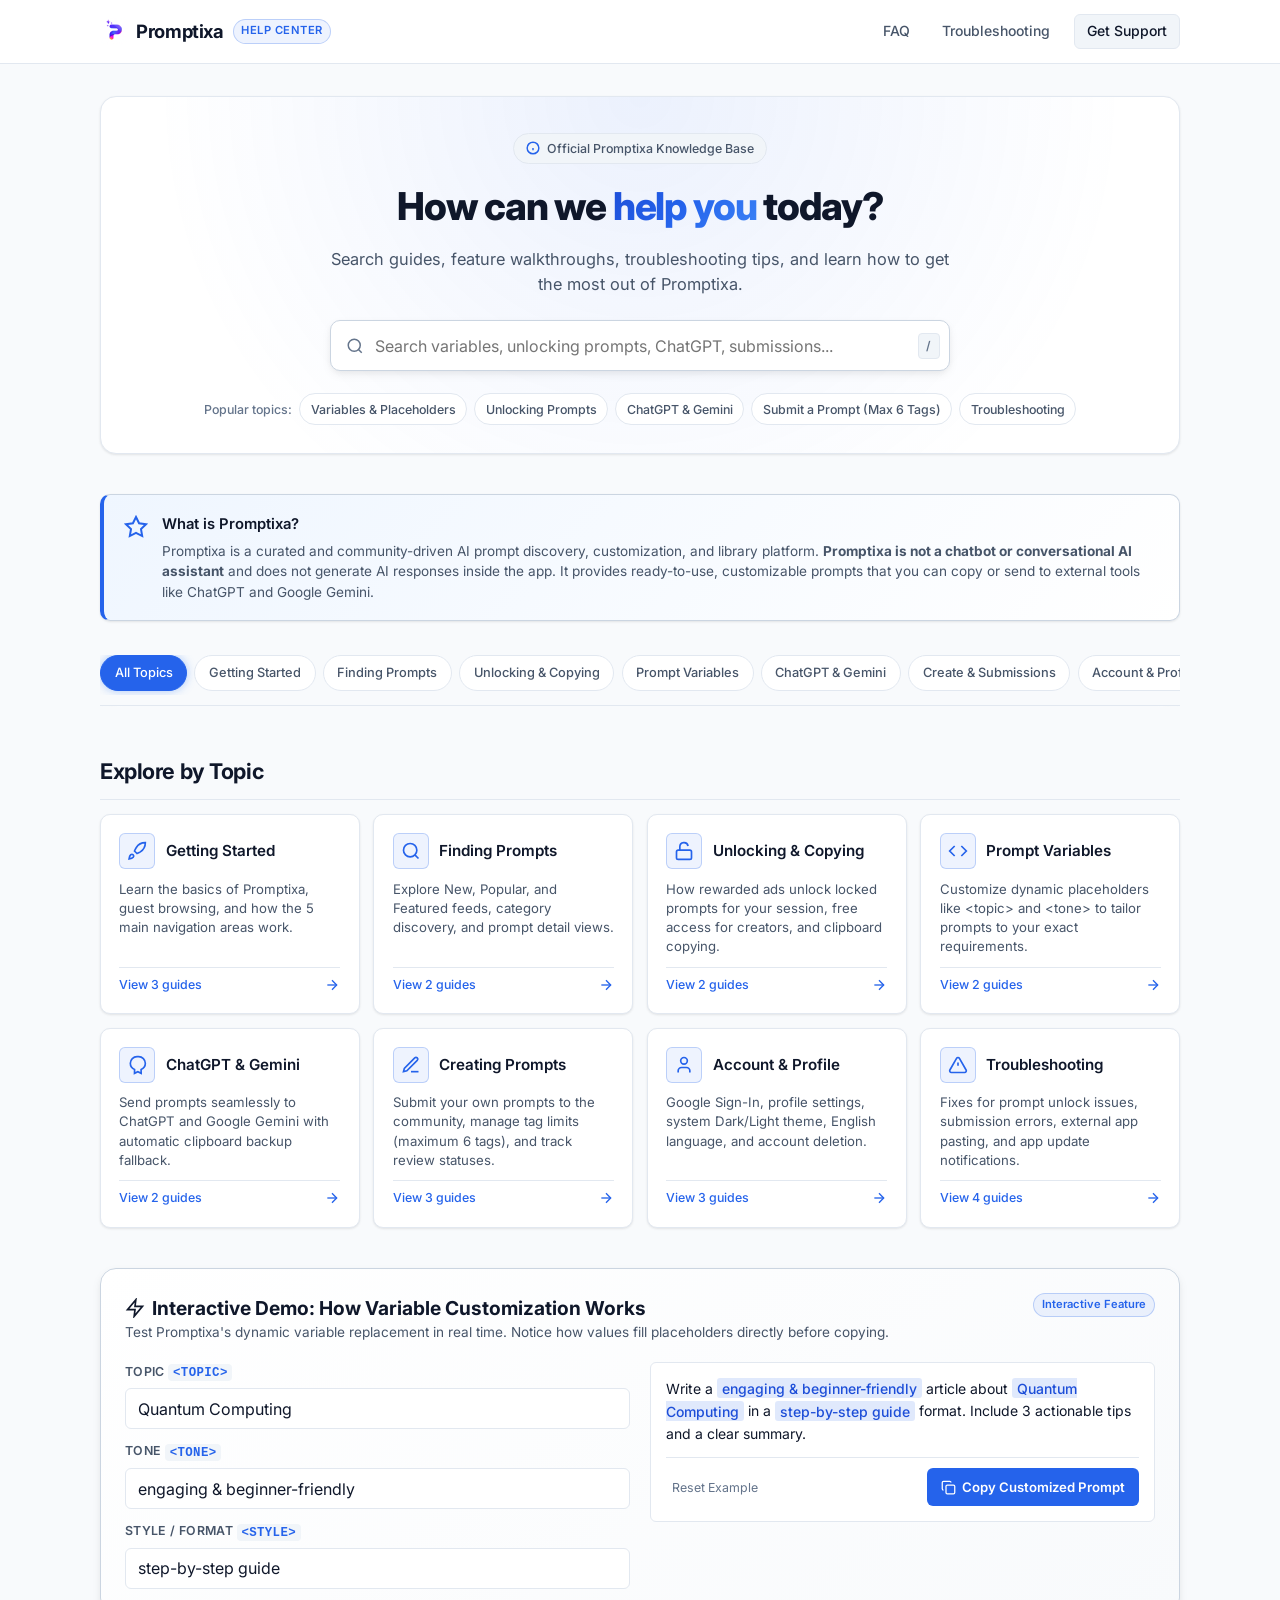
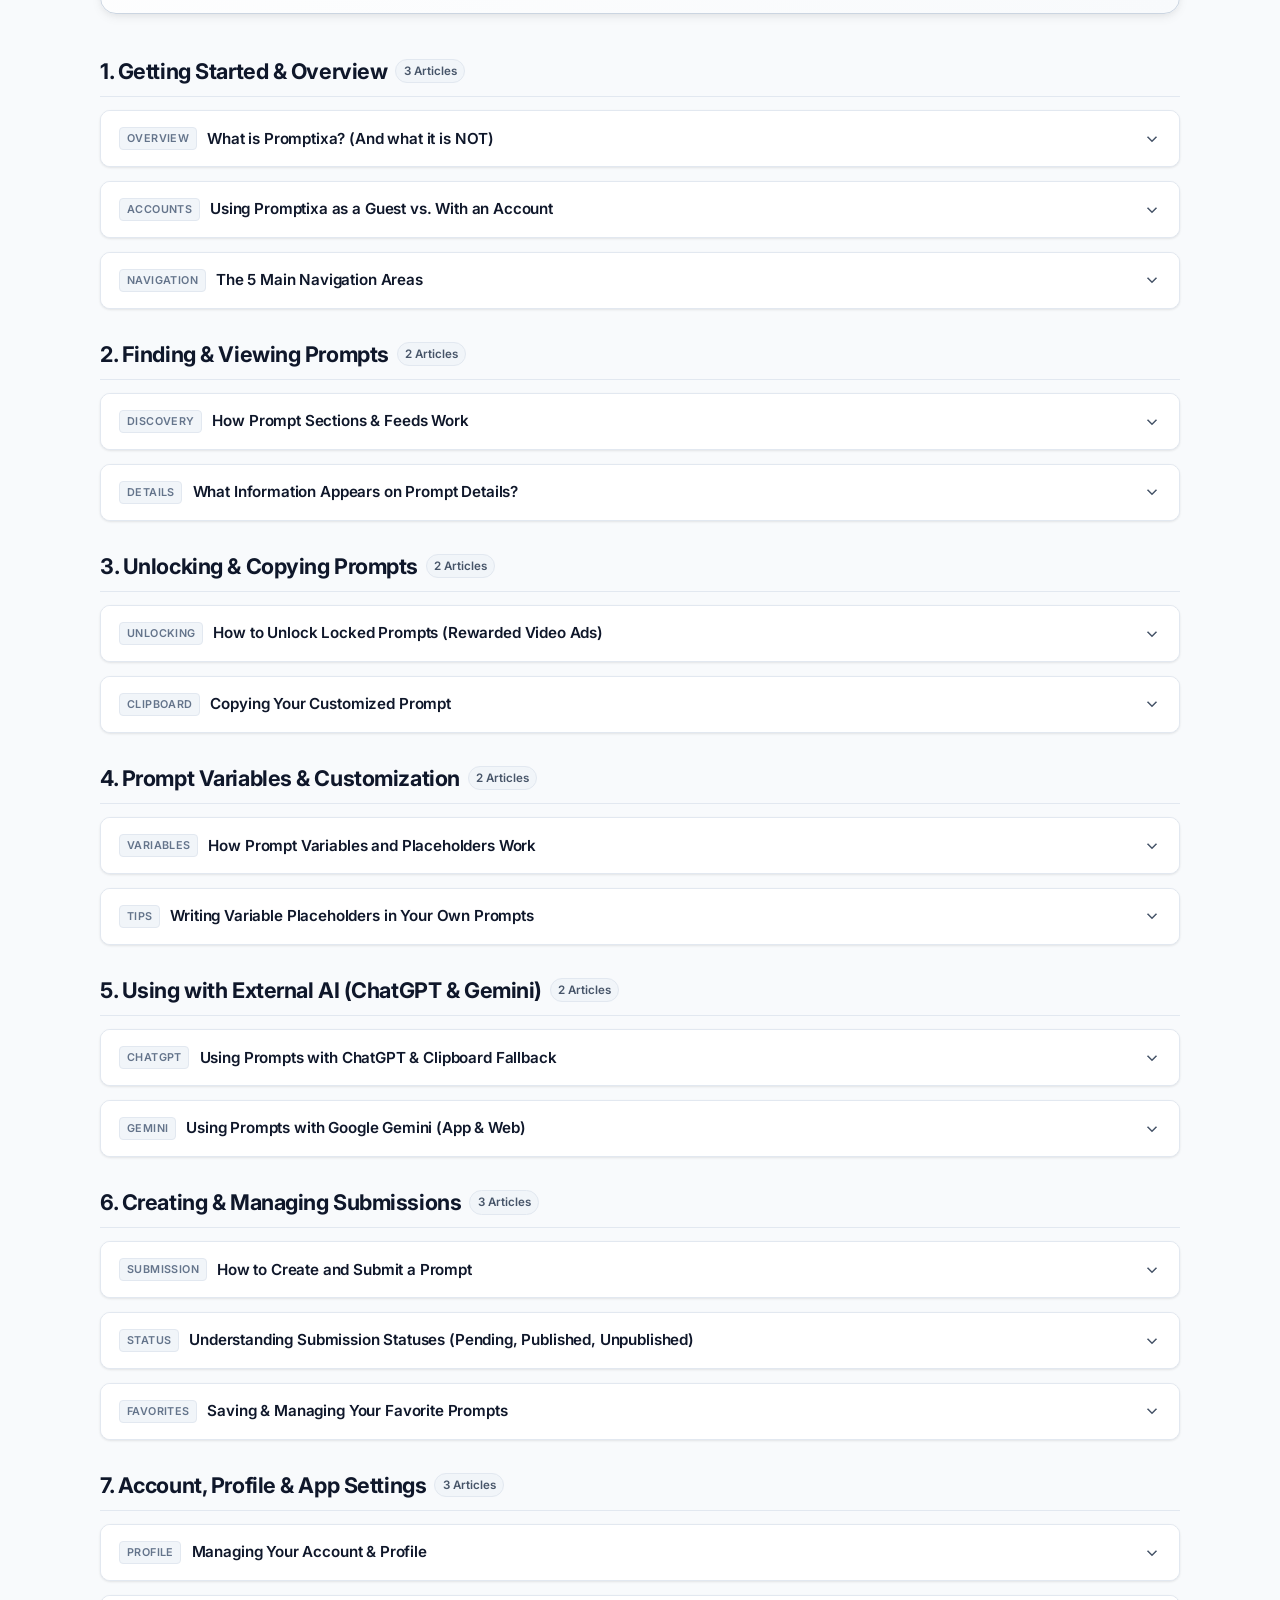
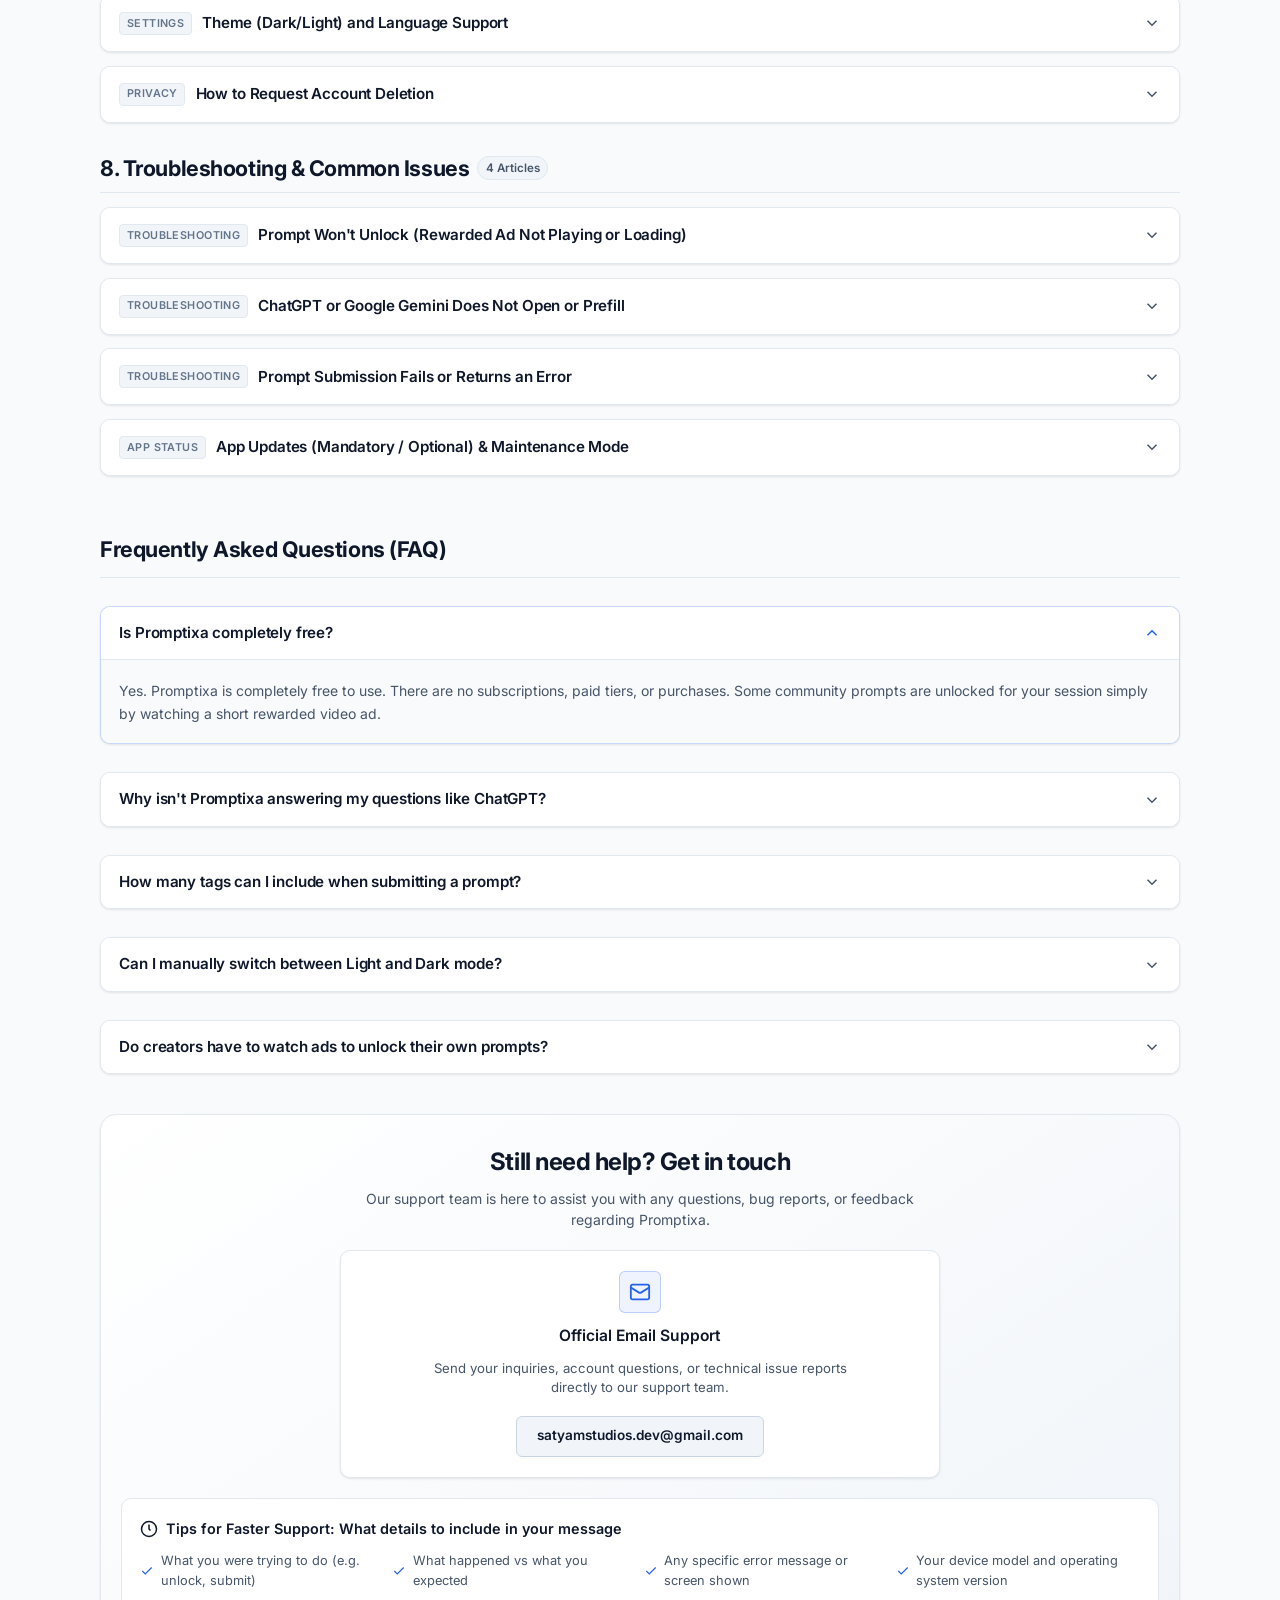
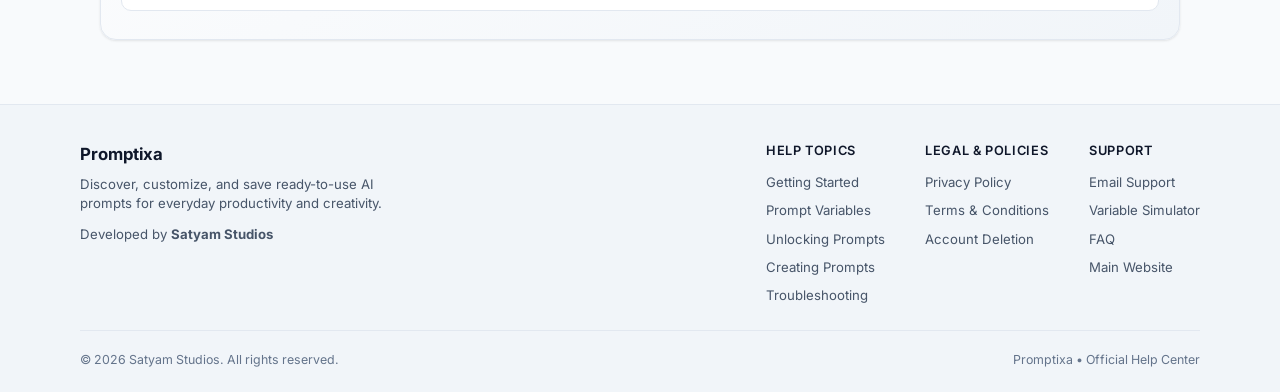
==== commit 7d6d100c: "theme" ====
--- a/help/index.html
+++ b/help/index.html
@@ -2,14 +2,14 @@
 <html lang="en">
 <head>
   <meta charset="UTF-8">
-  <meta name="viewport" content="width=device-width, initial-scale=1.0">
+  <meta name="viewport" content="width=device-width, initial-scale=1.0, maximum-scale=5.0">
   <title>Help Center | Promptixa: AI Prompt Community</title>
   <meta name="description" content="Official Help Center for Promptixa: AI Prompt Community. Find guides on discovering prompts, customizing variables, unlocking prompts, using ChatGPT and Gemini, submissions, and troubleshooting.">
   <meta name="keywords" content="Promptixa, AI Prompt Community, Promptixa help, Promptixa support, Promptixa guides, AI prompts help, Promptixa FAQ">
   <meta name="author" content="Satyam Studios">
-  <meta name="robots" content="index,follow">
-  <meta name="theme-color" content="#090e1a">
-  <meta name="application-name" content="Promptixa: AI Prompt Community">
+  <meta name="theme-color" media="(prefers-color-scheme: dark)" content="#090e1a">
+  <meta name="theme-color" media="(prefers-color-scheme: light)" content="#f8fafc">
+  <meta name="color-scheme" content="dark light">
   <meta name="apple-mobile-web-app-capable" content="yes">
   <meta name="mobile-web-app-capable" content="yes">
   <meta name="format-detection" content="telephone=no">
@@ -99,10 +99,10 @@
             autocomplete="off"
           >
           <div class="search-controls">
-            <button id="clearSearchBtn" class="clear-search-btn" title="Clear search" aria-label="Clear search">
+            <button type="button" id="clearSearchBtn" class="clear-search-btn" title="Clear search" aria-label="Clear search">
               <svg width="16" height="16" viewBox="0 0 24 24" fill="none" stroke="currentColor" stroke-width="2"><line x1="18" y1="6" x2="6" y2="18"/><line x1="6" y1="6" x2="18" y2="18"/></svg>
             </button>
-            <span class="search-shortcut-badge" title="Press '/' to focus">/</span >
+            <span class="search-shortcut-badge" title="Press '/' to focus">/</span>
           </div>
         </div>
       </div>
@@ -110,11 +110,11 @@
       <!-- Quick Search Suggestions -->
       <div class="quick-tags">
         <span class="quick-tag-label">Popular topics:</span>
-        <button class="quick-tag-btn" data-query="variables">Variables & Placeholders</button>
-        <button class="quick-tag-btn" data-query="unlock">Unlocking Prompts</button>
-        <button class="quick-tag-btn" data-query="chatgpt">ChatGPT & Gemini</button>
-        <button class="quick-tag-btn" data-query="submit">Submit a Prompt (Max 6 Tags)</button>
-        <button class="quick-tag-btn" data-query="troubleshoot">Troubleshooting</button>
+        <button type="button" class="quick-tag-btn" data-query="variables">Variables & Placeholders</button>
+        <button type="button" class="quick-tag-btn" data-query="unlock">Unlocking Prompts</button>
+        <button type="button" class="quick-tag-btn" data-query="chatgpt">ChatGPT & Gemini</button>
+        <button type="button" class="quick-tag-btn" data-query="submit">Submit a Prompt (Max 6 Tags)</button>
+        <button type="button" class="quick-tag-btn" data-query="troubleshoot">Troubleshooting</button>
       </div>
     </section>
 
@@ -132,21 +132,21 @@
     <!-- Search Results Bar Indicator -->
     <div id="searchResultsBar" class="search-results-indicator">
       <span>Showing <strong id="searchCount">0</strong> matching articles for <strong id="searchQueryDisplay">""</strong></span>
-      <span id="resetFilterLink" class="reset-filter-link">Clear Filter & Show All</span>
+      <button type="button" id="resetFilterLink" class="reset-filter-link">Clear Filter & Show All</button>
     </div>
 
     <!-- Category Filter Tabs -->
     <div class="category-nav-wrapper">
       <div class="category-tabs" role="tablist">
-        <button class="cat-tab-btn active" data-category="all" role="tab">All Topics</button>
-        <button class="cat-tab-btn" data-category="getting-started" role="tab">Getting Started</button>
-        <button class="cat-tab-btn" data-category="discovering-prompts" role="tab">Finding Prompts</button>
-        <button class="cat-tab-btn" data-category="unlocking-copying" role="tab">Unlocking & Copying</button>
-        <button class="cat-tab-btn" data-category="variables" role="tab">Prompt Variables</button>
-        <button class="cat-tab-btn" data-category="external-ai" role="tab">ChatGPT & Gemini</button>
-        <button class="cat-tab-btn" data-category="submissions" role="tab">Create & Submissions</button>
-        <button class="cat-tab-btn" data-category="account" role="tab">Account & Profile</button>
-        <button class="cat-tab-btn" data-category="troubleshooting" role="tab">Troubleshooting</button>
+        <button type="button" class="cat-tab-btn active" data-category="all" role="tab">All Topics</button>
+        <button type="button" class="cat-tab-btn" data-category="getting-started" role="tab">Getting Started</button>
+        <button type="button" class="cat-tab-btn" data-category="discovering-prompts" role="tab">Finding Prompts</button>
+        <button type="button" class="cat-tab-btn" data-category="unlocking-copying" role="tab">Unlocking & Copying</button>
+        <button type="button" class="cat-tab-btn" data-category="variables" role="tab">Prompt Variables</button>
+        <button type="button" class="cat-tab-btn" data-category="external-ai" role="tab">ChatGPT & Gemini</button>
+        <button type="button" class="cat-tab-btn" data-category="submissions" role="tab">Create & Submissions</button>
+        <button type="button" class="cat-tab-btn" data-category="account" role="tab">Account & Profile</button>
+        <button type="button" class="cat-tab-btn" data-category="troubleshooting" role="tab">Troubleshooting</button>
       </div>
     </div>
 
@@ -157,7 +157,7 @@
       </div>
       <div class="topic-grid">
 
-        <a href="#getting-started" class="topic-card" data-topic="getting-started">
+        <a href="#getting-started" class="topic-card" data-topic="getting-started" role="button">
           <div class="topic-card-header">
             <div class="topic-icon-wrap">
               <svg width="20" height="20" viewBox="0 0 24 24" fill="none" stroke="currentColor" stroke-width="2"><path d="M4.5 16.5c-1.5 1.26-2 5-2 5s3.74-.5 5-2c.71-.84.7-2.13-.09-2.91a2.18 2.18 0 0 0-2.91-.09z"/><path d="m12 15-3-3a22 22 0 0 1 2-3.95A12.88 12.88 0 0 1 22 2c0 2.72-.78 7.5-6 11a22.35 22.35 0 0 1-4 2z"/></svg>
@@ -171,7 +171,7 @@
           </div>
         </a>
 
-        <a href="#discovering-prompts" class="topic-card" data-topic="discovering-prompts">
+        <a href="#discovering-prompts" class="topic-card" data-topic="discovering-prompts" role="button">
           <div class="topic-card-header">
             <div class="topic-icon-wrap">
               <svg width="20" height="20" viewBox="0 0 24 24" fill="none" stroke="currentColor" stroke-width="2"><circle cx="11" cy="11" r="8"/><line x1="21" y1="21" x2="16.65" y2="16.65"/></svg>
@@ -185,7 +185,7 @@
           </div>
         </a>
 
-        <a href="#unlocking-copying" class="topic-card" data-topic="unlocking-copying">
+        <a href="#unlocking-copying" class="topic-card" data-topic="unlocking-copying" role="button">
           <div class="topic-card-header">
             <div class="topic-icon-wrap">
               <svg width="20" height="20" viewBox="0 0 24 24" fill="none" stroke="currentColor" stroke-width="2"><rect width="18" height="11" x="3" y="11" rx="2" ry="2"/><path d="M7 11V7a5 5 0 0 1 9.9-1"/></svg>
@@ -199,7 +199,7 @@
           </div>
         </a>
 
-        <a href="#variables" class="topic-card" data-topic="variables">
+        <a href="#variables" class="topic-card" data-topic="variables" role="button">
           <div class="topic-card-header">
             <div class="topic-icon-wrap">
               <svg width="20" height="20" viewBox="0 0 24 24" fill="none" stroke="currentColor" stroke-width="2"><polyline points="16 18 22 12 16 6"/><polyline points="8 6 2 12 8 18"/></svg>
@@ -213,7 +213,7 @@
           </div>
         </a>
 
-        <a href="#external-ai" class="topic-card" data-topic="external-ai">
+        <a href="#external-ai" class="topic-card" data-topic="external-ai" role="button">
           <div class="topic-card-header">
             <div class="topic-icon-wrap">
               <svg width="20" height="20" viewBox="0 0 24 24" fill="none" stroke="currentColor" stroke-width="2"><path d="M12 2a8 8 0 0 0-8 8c0 3.37 2.1 6.25 5.09 7.36L9 22l4-2 4 2-.09-4.64C19.9 16.25 22 13.37 22 10a8 8 0 0 0-8-8z"/></svg>
@@ -227,7 +227,7 @@
           </div>
         </a>
 
-        <a href="#submissions" class="topic-card" data-topic="submissions">
+        <a href="#submissions" class="topic-card" data-topic="submissions" role="button">
           <div class="topic-card-header">
             <div class="topic-icon-wrap">
               <svg width="20" height="20" viewBox="0 0 24 24" fill="none" stroke="currentColor" stroke-width="2"><path d="M12 20h9"/><path d="M16.5 3.5a2.12 2.12 0 0 1 3 3L7 19l-4 1 1-4Z"/></svg>
@@ -241,7 +241,7 @@
           </div>
         </a>
 
-        <a href="#account" class="topic-card" data-topic="account">
+        <a href="#account" class="topic-card" data-topic="account" role="button">
           <div class="topic-card-header">
             <div class="topic-icon-wrap">
               <svg width="20" height="20" viewBox="0 0 24 24" fill="none" stroke="currentColor" stroke-width="2"><path d="M19 21v-2a4 4 0 0 0-4-4H9a4 4 0 0 0-4 4v2"/><circle cx="12" cy="7" r="4"/></svg>
@@ -255,7 +255,7 @@
           </div>
         </a>
 
-        <a href="#troubleshooting" class="topic-card" data-topic="troubleshooting">
+        <a href="#troubleshooting" class="topic-card" data-topic="troubleshooting" role="button">
           <div class="topic-card-header">
             <div class="topic-icon-wrap">
               <svg width="20" height="20" viewBox="0 0 24 24" fill="none" stroke="currentColor" stroke-width="2"><path d="m21.73 18-8-14a2 2 0 0 0-3.48 0l-8 14A2 2 0 0 0 4 21h16a2 2 0 0 0 1.73-3Z"/><line x1="12" y1="9" x2="12" y2="13"/><line x1="12" y1="17" x2="12.01" y2="17"/></svg>
@@ -329,14 +329,14 @@
         </div>
 
         <!-- Article 1.1 -->
-        <article id="what-is-promptixa" class="article-accordion" data-topic="getting-started" data-category="getting-started discovering-prompts unlocking-copying variables external-ai submissions" data-keywords="what is promptixa chatbot conversational ai prompt library features">
-          <div class="article-header">
+        <details id="what-is-promptixa" class="article-accordion" data-topic="getting-started" data-category="getting-started discovering-prompts unlocking-copying variables external-ai submissions" data-keywords="what is promptixa chatbot conversational ai prompt library features">
+          <summary class="article-header">
             <div class="article-title-wrap">
               <span class="article-topic-tag">Overview</span>
               <h3>What is Promptixa? (And what it is NOT)</h3>
             </div>
             <svg class="article-expand-icon" viewBox="0 0 24 24" fill="none" stroke="currentColor" stroke-width="2"><polyline points="6 9 12 15 18 9"/></svg>
-          </div>
+          </summary>
           <div class="article-body">
             <p><strong>Promptixa</strong> is a curated and community-driven AI prompt discovery, customization, and library platform. It is designed to help you quickly discover high-quality prompts, customize them with your own details, and use them with external AI tools.</p>
             
@@ -360,17 +360,17 @@
               </div>
             </div>
           </div>
-        </article>
+        </details>
 
         <!-- Article 1.2 -->
-        <article id="guest-vs-account" class="article-accordion" data-topic="getting-started" data-category="getting-started discovering-prompts unlocking-copying variables external-ai submissions account" data-keywords="guest account google sign in login anonymous explore favorites create">
-          <div class="article-header">
+        <details id="guest-vs-account" class="article-accordion" data-topic="getting-started" data-category="getting-started discovering-prompts unlocking-copying variables external-ai submissions account" data-keywords="guest account google sign in login anonymous explore favorites create">
+          <summary class="article-header">
             <div class="article-title-wrap">
               <span class="article-topic-tag">Accounts</span>
               <h3>Using Promptixa as a Guest vs. With an Account</h3>
             </div>
             <svg class="article-expand-icon" viewBox="0 0 24 24" fill="none" stroke="currentColor" stroke-width="2"><polyline points="6 9 12 15 18 9"/></svg>
-          </div>
+          </summary>
           <div class="article-body">
             <p>You can use many of Promptixa's core features immediately without creating an account or signing in. Signing in is only required when you want to save personal favorites or submit prompts to the community.</p>
 
@@ -445,17 +445,17 @@
               </div>
             </div>
           </div>
-        </article>
+        </details>
 
         <!-- Article 1.3 -->
-        <article id="main-navigation-areas" class="article-accordion" data-topic="getting-started" data-category="getting-started discovering-prompts submissions account" data-keywords="navigation tabs home explore create favorites profile layout">
-          <div class="article-header">
+        <details id="main-navigation-areas" class="article-accordion" data-topic="getting-started" data-category="getting-started discovering-prompts submissions account" data-keywords="navigation tabs home explore create favorites profile layout">
+          <summary class="article-header">
             <div class="article-title-wrap">
               <span class="article-topic-tag">Navigation</span>
               <h3>The 5 Main Navigation Areas</h3>
             </div>
             <svg class="article-expand-icon" viewBox="0 0 24 24" fill="none" stroke="currentColor" stroke-width="2"><polyline points="6 9 12 15 18 9"/></svg>
-          </div>
+          </summary>
           <div class="article-body">
             <p>Promptixa is organized into 5 primary tabs accessible from the main navigation bar:</p>
             
@@ -492,7 +492,7 @@
               </li>
             </ul>
           </div>
-        </article>
+        </details>
 
       </div>
 
@@ -504,14 +504,14 @@
         </div>
 
         <!-- Article 2.1 -->
-        <article id="finding-prompts" class="article-accordion" data-topic="discovering-prompts" data-category="discovering-prompts getting-started" data-keywords="new popular featured categories search filter sort date favorites count">
-          <div class="article-header">
+        <details id="finding-prompts" class="article-accordion" data-topic="discovering-prompts" data-category="discovering-prompts getting-started" data-keywords="new popular featured categories search filter sort date favorites count">
+          <summary class="article-header">
             <div class="article-title-wrap">
               <span class="article-topic-tag">Discovery</span>
               <h3>How Prompt Sections & Feeds Work</h3>
             </div>
             <svg class="article-expand-icon" viewBox="0 0 24 24" fill="none" stroke="currentColor" stroke-width="2"><polyline points="6 9 12 15 18 9"/></svg>
-          </div>
+          </summary>
           <div class="article-body">
             <p>Promptixa provides several discovery sections to help you find the right prompt quickly:</p>
             <ul>
@@ -528,17 +528,17 @@
               </div>
             </div>
           </div>
-        </article>
+        </details>
 
         <!-- Article 2.2 -->
-        <article id="prompt-details-breakdown" class="article-accordion" data-topic="discovering-prompts" data-category="discovering-prompts variables unlocking-copying" data-keywords="prompt details preview image title description tags creator actions copy share">
-          <div class="article-header">
+        <details id="prompt-details-breakdown" class="article-accordion" data-topic="discovering-prompts" data-category="discovering-prompts variables unlocking-copying" data-keywords="prompt details preview image title description tags creator actions copy share">
+          <summary class="article-header">
             <div class="article-title-wrap">
               <span class="article-topic-tag">Details</span>
               <h3>What Information Appears on Prompt Details?</h3>
             </div>
             <svg class="article-expand-icon" viewBox="0 0 24 24" fill="none" stroke="currentColor" stroke-width="2"><polyline points="6 9 12 15 18 9"/></svg>
-          </div>
+          </summary>
           <div class="article-body">
             <p>When you tap on any prompt card, the Prompt Details view opens with complete information:</p>
             <ul>
@@ -560,7 +560,7 @@
               </div>
             </div>
           </div>
-        </article>
+        </details>
 
       </div>
 
@@ -572,14 +572,14 @@
         </div>
 
         <!-- Article 3.1 -->
-        <article id="how-unlocking-works" class="article-accordion" data-topic="unlocking-copying" data-category="unlocking-copying getting-started" data-keywords="locked prompts unlock rewarded ad copy video session creator free">
-          <div class="article-header">
+        <details id="how-unlocking-works" class="article-accordion" data-topic="unlocking-copying" data-category="unlocking-copying getting-started" data-keywords="locked prompts unlock rewarded ad copy video session creator free">
+          <summary class="article-header">
             <div class="article-title-wrap">
               <span class="article-topic-tag">Unlocking</span>
               <h3>How to Unlock Locked Prompts (Rewarded Video Ads)</h3>
             </div>
             <svg class="article-expand-icon" viewBox="0 0 24 24" fill="none" stroke="currentColor" stroke-width="2"><polyline points="6 9 12 15 18 9"/></svg>
-          </div>
+          </summary>
           <div class="article-body">
             <p>Some prompts on Promptixa are locked for regular users. Promptixa is completely free to use — <strong>prompts are never sold, there are no subscriptions, and you never purchase individual prompts</strong>. Instead, locked prompts are unlocked via rewarded video ads.</p>
 
@@ -614,22 +614,22 @@
               </div>
             </div>
           </div>
-        </article>
+        </details>
 
         <!-- Article 3.2 -->
-        <article id="copying-to-clipboard" class="article-accordion" data-topic="unlocking-copying" data-category="unlocking-copying variables external-ai" data-keywords="copying clipboard customized prompt text paste">
-          <div class="article-header">
+        <details id="copying-to-clipboard" class="article-accordion" data-topic="unlocking-copying" data-category="unlocking-copying variables external-ai" data-keywords="copying clipboard customized prompt text paste">
+          <summary class="article-header">
             <div class="article-title-wrap">
               <span class="article-topic-tag">Clipboard</span>
               <h3>Copying Your Customized Prompt</h3>
             </div>
             <svg class="article-expand-icon" viewBox="0 0 24 24" fill="none" stroke="currentColor" stroke-width="2"><polyline points="6 9 12 15 18 9"/></svg>
-          </div>
+          </summary>
           <div class="article-body">
             <p>When you tap <strong>Copy Prompt</strong> on an unlocked prompt, Promptixa compiles the final prompt text including any custom variable values you have filled in, and copies it directly to your device's clipboard.</p>
             <p>You can then paste it anywhere on your device — into a text editor, notes app, messaging app, or your preferred AI tool.</p>
           </div>
-        </article>
+        </details>
 
       </div>
 
@@ -641,19 +641,19 @@
         </div>
 
         <!-- Article 4.1 -->
-        <article id="how-variables-work" class="article-accordion" data-topic="variables" data-category="variables getting-started" data-keywords="variables placeholders customize topic style tone brackets customize variables">
-          <div class="article-header">
+        <details id="how-variables-work" class="article-accordion" data-topic="variables" data-category="variables getting-started" data-keywords="variables placeholders customize topic style tone brackets customize variables">
+          <summary class="article-header">
             <div class="article-title-wrap">
               <span class="article-topic-tag">Variables</span>
               <h3>How Prompt Variables and Placeholders Work</h3>
             </div>
             <svg class="article-expand-icon" viewBox="0 0 24 24" fill="none" stroke="currentColor" stroke-width="2"><polyline points="6 9 12 15 18 9"/></svg>
-          </div>
+          </summary>
           <div class="article-body">
             <p>Many prompts in Promptixa are designed with placeholders enclosed in angle brackets, such as <code>&lt;topic&gt;</code>, <code>&lt;style&gt;</code>, <code>&lt;tone&gt;</code>, or <code>&lt;language&gt;</code>.</p>
             
             <p>For example, a prompt might read:</p>
-            <blockquote style="border-left: 3px solid var(--accent-color); padding-left: 1rem; margin: 0.5rem 0; color: #93c5fd;">
+            <blockquote style="border-left: 3px solid var(--accent-color); padding-left: 1rem; margin: 0.5rem 0; color: var(--accent-color); font-weight: 500;">
               "Write a &lt;tone&gt; article about &lt;topic&gt;."
             </blockquote>
 
@@ -690,17 +690,17 @@
               </div>
             </div>
           </div>
-        </article>
+        </details>
 
         <!-- Article 4.2 -->
-        <article id="variable-syntax-tips" class="article-accordion" data-topic="variables" data-category="variables submissions" data-keywords="variable syntax creating placeholders angular brackets tag guidelines">
-          <div class="article-header">
+        <details id="variable-syntax-tips" class="article-accordion" data-topic="variables" data-category="variables submissions" data-keywords="variable syntax creating placeholders angular brackets tag guidelines">
+          <summary class="article-header">
             <div class="article-title-wrap">
               <span class="article-topic-tag">Tips</span>
               <h3>Writing Variable Placeholders in Your Own Prompts</h3>
             </div>
             <svg class="article-expand-icon" viewBox="0 0 24 24" fill="none" stroke="currentColor" stroke-width="2"><polyline points="6 9 12 15 18 9"/></svg>
-          </div>
+          </summary>
           <div class="article-body">
             <p>When you create and submit a prompt on Promptixa, you can add your own variable placeholders by enclosing short descriptive names in angle brackets:</p>
             <ul>
@@ -712,7 +712,7 @@
             </ul>
             <p>When other users open your published prompt, Promptixa will automatically generate user-friendly input fields for each variable!</p>
           </div>
-        </article>
+        </details>
 
       </div>
 
@@ -724,14 +724,14 @@
         </div>
 
         <!-- Article 5.1 -->
-        <article id="using-chatgpt" class="article-accordion" data-topic="external-ai" data-category="external-ai variables unlocking-copying" data-keywords="chatgpt openai prefill copy paste fallback external ai tool">
-          <div class="article-header">
+        <details id="using-chatgpt" class="article-accordion" data-topic="external-ai" data-category="external-ai variables unlocking-copying" data-keywords="chatgpt openai prefill copy paste fallback external ai tool">
+          <summary class="article-header">
             <div class="article-title-wrap">
               <span class="article-topic-tag">ChatGPT</span>
               <h3>Using Prompts with ChatGPT & Clipboard Fallback</h3>
             </div>
             <svg class="article-expand-icon" viewBox="0 0 24 24" fill="none" stroke="currentColor" stroke-width="2"><polyline points="6 9 12 15 18 9"/></svg>
-          </div>
+          </summary>
           <div class="article-body">
             <p>Promptixa makes it easy to launch your customized prompt in ChatGPT with a single tap.</p>
 
@@ -751,17 +751,17 @@
               </li>
             </ol>
           </div>
-        </article>
+        </details>
 
         <!-- Article 5.2 -->
-        <article id="using-gemini" class="article-accordion" data-topic="external-ai" data-category="external-ai variables unlocking-copying" data-keywords="gemini google gemini android app web browser paste fallback">
-          <div class="article-header">
+        <details id="using-gemini" class="article-accordion" data-topic="external-ai" data-category="external-ai variables unlocking-copying" data-keywords="gemini google gemini android app web browser paste fallback">
+          <summary class="article-header">
             <div class="article-title-wrap">
               <span class="article-topic-tag">Gemini</span>
               <h3>Using Prompts with Google Gemini (App & Web)</h3>
             </div>
             <svg class="article-expand-icon" viewBox="0 0 24 24" fill="none" stroke="currentColor" stroke-width="2"><polyline points="6 9 12 15 18 9"/></svg>
-          </div>
+          </summary>
           <div class="article-body">
             <p>Promptixa provides direct integration with Google Gemini for both app and web users.</p>
 
@@ -772,7 +772,7 @@
               <li><strong>Clipboard Fallback:</strong> If the prompt is not automatically inserted into the Gemini prompt box, you can simply paste the prompt from your clipboard.</li>
             </ul>
           </div>
-        </article>
+        </details>
 
       </div>
 
@@ -784,14 +784,14 @@
         </div>
 
         <!-- Article 6.1 -->
-        <article id="creating-prompts" class="article-accordion" data-topic="submissions" data-category="submissions variables getting-started" data-keywords="create prompt submit submission requirements title description tags category preview image 6 tags">
-          <div class="article-header">
+        <details id="creating-prompts" class="article-accordion" data-topic="submissions" data-category="submissions variables getting-started" data-keywords="create prompt submit submission requirements title description tags category preview image 6 tags">
+          <summary class="article-header">
             <div class="article-title-wrap">
               <span class="article-topic-tag">Submission</span>
               <h3>How to Create and Submit a Prompt</h3>
             </div>
             <svg class="article-expand-icon" viewBox="0 0 24 24" fill="none" stroke="currentColor" stroke-width="2"><polyline points="6 9 12 15 18 9"/></svg>
-          </div>
+          </summary>
           <div class="article-body">
             <p>Signed-in users can share their own high-quality prompts with the Promptixa community through the <strong>Create</strong> tab.</p>
 
@@ -813,17 +813,17 @@
               </div>
             </div>
           </div>
-        </article>
+        </details>
 
         <!-- Article 6.2 -->
-        <article id="my-submissions-statuses" class="article-accordion" data-topic="submissions" data-category="submissions account" data-keywords="my submissions status pending published unpublished review approval">
-          <div class="article-header">
+        <details id="my-submissions-statuses" class="article-accordion" data-topic="submissions" data-category="submissions account" data-keywords="my submissions status pending published unpublished review approval">
+          <summary class="article-header">
             <div class="article-title-wrap">
               <span class="article-topic-tag">Status</span>
               <h3>Understanding Submission Statuses (Pending, Published, Unpublished)</h3>
             </div>
             <svg class="article-expand-icon" viewBox="0 0 24 24" fill="none" stroke="currentColor" stroke-width="2"><polyline points="6 9 12 15 18 9"/></svg>
-          </div>
+          </summary>
           <div class="article-body">
             <p>You can track and manage all of your submitted prompts in the <strong>My Submissions</strong> section under your Profile tab. Submissions are categorized into the following statuses:</p>
 
@@ -834,17 +834,17 @@
               <li><strong>Unpublished:</strong> Your prompt was approved, but has been temporarily hidden from public view by you (the creator).</li>
             </ul>
           </div>
-        </article>
+        </details>
 
         <!-- Article 6.3 -->
-        <article id="favorites-collection" class="article-accordion" data-topic="submissions" data-category="submissions account getting-started" data-keywords="favorites heart bookmark save prompts personal collection">
-          <div class="article-header">
+        <details id="favorites-collection" class="article-accordion" data-topic="submissions" data-category="submissions account getting-started" data-keywords="favorites heart bookmark save prompts personal collection">
+          <summary class="article-header">
             <div class="article-title-wrap">
               <span class="article-topic-tag">Favorites</span>
               <h3>Saving & Managing Your Favorite Prompts</h3>
             </div>
             <svg class="article-expand-icon" viewBox="0 0 24 24" fill="none" stroke="currentColor" stroke-width="2"><polyline points="6 9 12 15 18 9"/></svg>
-          </div>
+          </summary>
           <div class="article-body">
             <p>You can save any prompt to your personal collection by tapping the <strong>Heart (Favorite)</strong> icon on the prompt card or prompt details page.</p>
             <ul>
@@ -852,7 +852,7 @@
               <li><strong>Accessing Favorites:</strong> Tap the <strong>Favorites</strong> tab in the bottom navigation bar to view and manage all of your saved prompts at any time.</li>
             </ul>
           </div>
-        </article>
+        </details>
 
       </div>
 
@@ -864,14 +864,14 @@
         </div>
 
         <!-- Article 7.1 -->
-        <article id="profile-management" class="article-accordion" data-topic="account" data-category="account getting-started submissions" data-keywords="profile account google sign in display name email avatar member creator sign out">
-          <div class="article-header">
+        <details id="profile-management" class="article-accordion" data-topic="account" data-category="account getting-started submissions" data-keywords="profile account google sign in display name email avatar member creator sign out">
+          <summary class="article-header">
             <div class="article-title-wrap">
               <span class="article-topic-tag">Profile</span>
               <h3>Managing Your Account & Profile</h3>
             </div>
             <svg class="article-expand-icon" viewBox="0 0 24 24" fill="none" stroke="currentColor" stroke-width="2"><polyline points="6 9 12 15 18 9"/></svg>
-          </div>
+          </summary>
           <div class="article-body">
             <p>The <strong>Profile</strong> tab gives you control over your Promptixa experience. When signed in with Google, you can see:</p>
             <ul>
@@ -882,17 +882,17 @@
               <li><strong>Sign Out:</strong> Securely sign out of your account (requires confirmation before signing out).</li>
             </ul>
           </div>
-        </article>
+        </details>
 
         <!-- Article 7.2 -->
-        <article id="theme-and-language" class="article-accordion" data-topic="account" data-category="account getting-started" data-keywords="theme dark mode light mode system theme language english interface">
-          <div class="article-header">
+        <details id="theme-and-language" class="article-accordion" data-topic="account" data-category="account getting-started" data-keywords="theme dark mode light mode system theme language english interface">
+          <summary class="article-header">
             <div class="article-title-wrap">
               <span class="article-topic-tag">Settings</span>
               <h3>Theme (Dark/Light) and Language Support</h3>
             </div>
             <svg class="article-expand-icon" viewBox="0 0 24 24" fill="none" stroke="currentColor" stroke-width="2"><polyline points="6 9 12 15 18 9"/></svg>
-          </div>
+          </summary>
           <div class="article-body">
             <h4>App Theme (System Default)</h4>
             <p>Promptixa automatically follows your device's system theme. If your device is set to Dark Mode, Promptixa displays in Dark appearance; if set to Light Mode, Promptixa adapts accordingly. There is currently no manual theme toggle inside the app settings.</p>
@@ -900,27 +900,27 @@
             <h4>Language Support</h4>
             <p>The Promptixa app interface is currently provided in <strong>English only</strong>. There is no language selector for the app interface at this time.</p>
           </div>
-        </article>
+        </details>
 
         <!-- Article 7.3 -->
-        <article id="account-deletion-info" class="article-accordion" data-topic="account" data-category="account" data-keywords="delete account account deletion remove data privacy satyam studios instructions">
-          <div class="article-header">
+        <details id="account-deletion-info" class="article-accordion" data-topic="account" data-category="account" data-keywords="delete account account deletion remove data privacy satyam studios instructions">
+          <summary class="article-header">
             <div class="article-title-wrap">
               <span class="article-topic-tag">Privacy</span>
               <h3>How to Request Account Deletion</h3>
             </div>
             <svg class="article-expand-icon" viewBox="0 0 24 24" fill="none" stroke="currentColor" stroke-width="2"><polyline points="6 9 12 15 18 9"/></svg>
-          </div>
+          </summary>
           <div class="article-body">
             <p>There is currently no self-service "Delete Account" button inside the mobile app. If you wish to delete your Promptixa account and associated personal data, please follow our official website instructions:</p>
             
             <p>
-              👉 <a href="../legal/account-deletion.html" target="_blank"><strong>View Official Account Deletion Instructions</strong></a>
+              👉 <a href="../legal/account-deletion.html" target="_blank" rel="noopener"><strong>View Official Account Deletion Instructions</strong></a>
             </p>
             
             <p>In brief, you can email <strong><a href="mailto:satyamstudios.dev@gmail.com?subject=Delete%20My%20Promptixa%20Account">satyamstudios.dev@gmail.com</a></strong> with the subject line <em>"Delete My Promptixa Account"</em> from your registered Google account email.</p>
           </div>
-        </article>
+        </details>
 
       </div>
 
@@ -932,14 +932,14 @@
         </div>
 
         <!-- Article 8.1 -->
-        <article id="troubleshoot-unlock" class="article-accordion" data-topic="troubleshooting" data-category="troubleshooting unlocking-copying" data-keywords="troubleshooting prompt won't unlock ad not playing rewarded ad error vpn dns ad blocker">
-          <div class="article-header">
+        <details id="troubleshoot-unlock" class="article-accordion" data-topic="troubleshooting" data-category="troubleshooting unlocking-copying" data-keywords="troubleshooting prompt won't unlock ad not playing rewarded ad error vpn dns ad blocker">
+          <summary class="article-header">
             <div class="article-title-wrap">
               <span class="article-topic-tag">Troubleshooting</span>
               <h3>Prompt Won't Unlock (Rewarded Ad Not Playing or Loading)</h3>
             </div>
             <svg class="article-expand-icon" viewBox="0 0 24 24" fill="none" stroke="currentColor" stroke-width="2"><polyline points="6 9 12 15 18 9"/></svg>
-          </div>
+          </summary>
           <div class="article-body">
             <p>If a locked prompt does not unlock after tapping <strong>Copy Prompt</strong>, try the following recommended troubleshooting steps:</p>
             <ol class="steps-list">
@@ -965,17 +965,17 @@
               </li>
             </ol>
           </div>
-        </article>
+        </details>
 
         <!-- Article 8.2 -->
-        <article id="troubleshoot-chatgpt-gemini" class="article-accordion" data-topic="troubleshooting" data-category="troubleshooting external-ai" data-keywords="troubleshooting chatgpt gemini won't open prefill failed empty box clipboard paste">
-          <div class="article-header">
+        <details id="troubleshoot-chatgpt-gemini" class="article-accordion" data-topic="troubleshooting" data-category="troubleshooting external-ai" data-keywords="troubleshooting chatgpt gemini won't open prefill failed empty box clipboard paste">
+          <summary class="article-header">
             <div class="article-title-wrap">
               <span class="article-topic-tag">Troubleshooting</span>
               <h3>ChatGPT or Google Gemini Does Not Open or Prefill</h3>
             </div>
             <svg class="article-expand-icon" viewBox="0 0 24 24" fill="none" stroke="currentColor" stroke-width="2"><polyline points="6 9 12 15 18 9"/></svg>
-          </div>
+          </summary>
           <div class="article-body">
             <p>If tapping the ChatGPT or Gemini buttons does not launch the respective tool or prefill the text:</p>
             <ul>
@@ -984,17 +984,17 @@
               <li><strong>Check Connectivity:</strong> Ensure your device is online so external web links can load.</li>
             </ul>
           </div>
-        </article>
+        </details>
 
         <!-- Article 8.3 -->
-        <article id="troubleshoot-submissions" class="article-accordion" data-topic="troubleshooting" data-category="troubleshooting submissions" data-keywords="troubleshooting submission failed error max 6 tags category required preview image">
-          <div class="article-header">
+        <details id="troubleshoot-submissions" class="article-accordion" data-topic="troubleshooting" data-category="troubleshooting submissions" data-keywords="troubleshooting submission failed error max 6 tags category required preview image">
+          <summary class="article-header">
             <div class="article-title-wrap">
               <span class="article-topic-tag">Troubleshooting</span>
               <h3>Prompt Submission Fails or Returns an Error</h3>
             </div>
             <svg class="article-expand-icon" viewBox="0 0 24 24" fill="none" stroke="currentColor" stroke-width="2"><polyline points="6 9 12 15 18 9"/></svg>
-          </div>
+          </summary>
           <div class="article-body">
             <p>If submitting a prompt fails, please verify the following checklist:</p>
             <ul>
@@ -1005,17 +1005,17 @@
               <li><strong>Sign-In State:</strong> Confirm that you are actively signed in with Google.</li>
             </ul>
           </div>
-        </article>
+        </details>
 
         <!-- Article 8.4 -->
-        <article id="app-updates-and-maintenance" class="article-accordion" data-topic="troubleshooting" data-category="troubleshooting account" data-keywords="app updates mandatory optional update now later maintenance mode check again">
-          <div class="article-header">
+        <details id="app-updates-and-maintenance" class="article-accordion" data-topic="troubleshooting" data-category="troubleshooting account" data-keywords="app updates mandatory optional update now later maintenance mode check again">
+          <summary class="article-header">
             <div class="article-title-wrap">
               <span class="article-topic-tag">App Status</span>
               <h3>App Updates (Mandatory / Optional) & Maintenance Mode</h3>
             </div>
             <svg class="article-expand-icon" viewBox="0 0 24 24" fill="none" stroke="currentColor" stroke-width="2"><polyline points="6 9 12 15 18 9"/></svg>
-          </div>
+          </summary>
           <div class="article-body">
             <h4>App Update Notifications</h4>
             <ul>
@@ -1026,7 +1026,7 @@
             <h4>Maintenance Mode</h4>
             <p>During scheduled system maintenance or service upgrades, Promptixa may temporarily show a maintenance screen. You can tap <strong>Check again</strong> after a short period. If the maintenance screen continues to appear for an extended duration, please contact support.</p>
           </div>
-        </article>
+        </details>
 
       </div>
 
@@ -1038,55 +1038,55 @@
         <h2>Frequently Asked Questions (FAQ)</h2>
       </div>
 
-      <div class="article-accordion open">
-        <div class="article-header">
+      <details class="article-accordion" open>
+        <summary class="article-header">
           <h3>Is Promptixa completely free?</h3>
           <svg class="article-expand-icon" viewBox="0 0 24 24" fill="none" stroke="currentColor" stroke-width="2"><polyline points="6 9 12 15 18 9"/></svg>
-        </div>
+        </summary>
         <div class="article-body">
           <p>Yes. Promptixa is completely free to use. There are no subscriptions, paid tiers, or purchases. Some community prompts are unlocked for your session simply by watching a short rewarded video ad.</p>
         </div>
-      </div>
-
-      <div class="article-accordion">
-        <div class="article-header">
+      </details>
+
+      <details class="article-accordion">
+        <summary class="article-header">
           <h3>Why isn't Promptixa answering my questions like ChatGPT?</h3>
           <svg class="article-expand-icon" viewBox="0 0 24 24" fill="none" stroke="currentColor" stroke-width="2"><polyline points="6 9 12 15 18 9"/></svg>
-        </div>
+        </summary>
         <div class="article-body">
           <p>Promptixa is not an AI chatbot or conversational assistant. Promptixa is a curated library of high-performance prompt templates. To get AI responses, customize the prompt variables inside Promptixa, copy the prompt, and paste it into ChatGPT, Google Gemini, or your favorite AI tool.</p>
         </div>
-      </div>
-
-      <div class="article-accordion">
-        <div class="article-header">
+      </details>
+
+      <details class="article-accordion">
+        <summary class="article-header">
           <h3>How many tags can I include when submitting a prompt?</h3>
           <svg class="article-expand-icon" viewBox="0 0 24 24" fill="none" stroke="currentColor" stroke-width="2"><polyline points="6 9 12 15 18 9"/></svg>
-        </div>
+        </summary>
         <div class="article-body">
           <p>You can include a <strong>maximum of 6 tags</strong>. Submissions with more than 6 tags will not be accepted by the system.</p>
         </div>
-      </div>
-
-      <div class="article-accordion">
-        <div class="article-header">
+      </details>
+
+      <details class="article-accordion">
+        <summary class="article-header">
           <h3>Can I manually switch between Light and Dark mode?</h3>
           <svg class="article-expand-icon" viewBox="0 0 24 24" fill="none" stroke="currentColor" stroke-width="2"><polyline points="6 9 12 15 18 9"/></svg>
-        </div>
+        </summary>
         <div class="article-body">
           <p>Promptixa automatically syncs with your device's system appearance (Light or Dark). To change Promptixa's appearance, change your device's system theme settings.</p>
         </div>
-      </div>
-
-      <div class="article-accordion">
-        <div class="article-header">
+      </details>
+
+      <details class="article-accordion">
+        <summary class="article-header">
           <h3>Do creators have to watch ads to unlock their own prompts?</h3>
           <svg class="article-expand-icon" viewBox="0 0 24 24" fill="none" stroke="currentColor" stroke-width="2"><polyline points="6 9 12 15 18 9"/></svg>
-        </div>
+        </summary>
         <div class="article-body">
           <p>No. If you created and submitted a prompt, you can always view, customize, and copy your own prompt without watching any rewarded ads.</p>
         </div>
-      </div>
+      </details>
     </section>
 
     <!-- Support & Contact Channels Section -->
@@ -1184,7 +1184,7 @@
   </footer>
 
   <!-- Floating Back to Top Button -->
-  <button id="backToTopBtn" class="back-to-top-btn" title="Back to top" aria-label="Scroll back to top">
+  <button id="backToTopBtn" class="back-to-top-btn" type="button" title="Back to top" aria-label="Scroll back to top">
     <svg width="20" height="20" viewBox="0 0 24 24" fill="none" stroke="currentColor" stroke-width="2"><path d="m18 15-6-6-6 6"/></svg>
   </button>
 
--- a/help/css/help.css
+++ b/help/css/help.css
@@ -1,4 +1,10 @@
-/* Promptixa Help Center Stylesheet - Fully Adaptive & Responsive */
+/* Promptixa Help Center Stylesheet - Fully Adaptive, Responsive & System Theme-Aware */
+
+/* ==========================================================================
+   Theme Variables & Automatic System Theme Switching
+   ========================================================================== */
+
+/* Default / Dark Theme (System Dark Mode) */
 :root {
   --bg-color: #090e1a;
   --card-bg: #111827;
@@ -19,14 +25,96 @@
   --danger-light: rgba(239, 68, 68, 0.12);
   --border-color: #1f2937;
   --border-subtle: #2d3748;
+  --header-bg: rgba(9, 14, 26, 0.88);
+  --category-nav-bg: rgba(9, 14, 26, 0.95);
+  --hero-bg: radial-gradient(circle at 50% 0%, rgba(59, 130, 246, 0.16) 0%, rgba(9, 14, 26, 0) 72%);
+  --hero-gradient-text: linear-gradient(135deg, #60a5fa 0%, #3b82f6 50%, #93c5fd 100%);
+  --notice-bg: linear-gradient(135deg, rgba(30, 41, 59, 0.7) 0%, rgba(17, 24, 39, 0.9) 100%);
+  --simulator-bg: linear-gradient(145deg, #111827 0%, #172033 100%);
+  --sim-input-focus: #0c1222;
+  --sim-preview-mark-bg: rgba(59, 130, 246, 0.25);
+  --sim-preview-mark-color: #93c5fd;
+  --article-body-bg: #0c1220;
+  --callout-info-bg: rgba(59, 130, 246, 0.12);
+  --callout-info-color: #bfdbfe;
+  --callout-info-border: rgba(59, 130, 246, 0.35);
+  --callout-tip-bg: rgba(16, 185, 129, 0.12);
+  --callout-tip-color: #a7f3d0;
+  --callout-tip-border: rgba(16, 185, 129, 0.3);
+  --callout-warning-bg: rgba(245, 158, 11, 0.12);
+  --callout-warning-color: #fde68a;
+  --callout-warning-border: rgba(245, 158, 11, 0.35);
+  --callout-important-bg: rgba(239, 68, 68, 0.1);
+  --callout-important-color: #fca5a5;
+  --callout-important-border: rgba(239, 68, 68, 0.35);
+  --contact-bg: linear-gradient(145deg, #111827 0%, #151e30 100%);
+  --footer-bg: #070b14;
+  --footer-text: #9ca3af;
+  --footer-border: #1f2937;
+  --shadow-sm: 0 1px 3px 0 rgba(0, 0, 0, 0.3);
+  --shadow-md: 0 4px 14px -2px rgba(0, 0, 0, 0.4);
+  --shadow-lg: 0 10px 25px -5px rgba(0, 0, 0, 0.5);
   --radius-sm: 6px;
   --radius-md: 10px;
   --radius-lg: 16px;
-  --shadow-sm: 0 1px 3px 0 rgba(0, 0, 0, 0.3);
-  --shadow-md: 0 4px 14px -2px rgba(0, 0, 0, 0.4);
-  --shadow-lg: 0 10px 25px -5px rgba(0, 0, 0, 0.5);
   --transition: all 0.2s cubic-bezier(0.4, 0, 0.2, 1);
   --font-sans: 'Inter', system-ui, -apple-system, BlinkMacSystemFont, "Segoe UI", Roboto, sans-serif;
+  color-scheme: dark;
+}
+
+/* Polished Light Theme (System Light Mode) */
+@media (prefers-color-scheme: light) {
+  :root {
+    --bg-color: #f8fafc;
+    --card-bg: #ffffff;
+    --card-bg-elevated: #f1f5f9;
+    --card-bg-hover: #e2e8f0;
+    --text-main: #0f172a;
+    --text-muted: #475569;
+    --text-dim: #64748b;
+    --accent-color: #2563eb;
+    --accent-hover: #1d4ed8;
+    --accent-light: rgba(37, 99, 235, 0.08);
+    --accent-border: rgba(37, 99, 235, 0.25);
+    --success-color: #059669;
+    --success-light: rgba(5, 150, 105, 0.08);
+    --warning-color: #d97706;
+    --warning-light: rgba(217, 119, 6, 0.08);
+    --danger-color: #dc2626;
+    --danger-light: rgba(220, 38, 38, 0.08);
+    --border-color: #e2e8f0;
+    --border-subtle: #cbd5e1;
+    --header-bg: rgba(255, 255, 255, 0.92);
+    --category-nav-bg: rgba(248, 250, 252, 0.95);
+    --hero-bg: radial-gradient(circle at 50% 0%, rgba(37, 99, 235, 0.09) 0%, rgba(248, 250, 252, 0) 75%), #ffffff;
+    --hero-gradient-text: linear-gradient(135deg, #1d4ed8 0%, #2563eb 50%, #3b82f6 100%);
+    --notice-bg: linear-gradient(135deg, #eff6ff 0%, #ffffff 100%);
+    --simulator-bg: linear-gradient(145deg, #ffffff 0%, #f8fafc 100%);
+    --sim-input-focus: #ffffff;
+    --sim-preview-mark-bg: rgba(37, 99, 235, 0.14);
+    --sim-preview-mark-color: #1d4ed8;
+    --article-body-bg: #f8fafc;
+    --callout-info-bg: #eff6ff;
+    --callout-info-color: #1e40af;
+    --callout-info-border: #bfdbfe;
+    --callout-tip-bg: #f0fdf4;
+    --callout-tip-color: #166534;
+    --callout-tip-border: #bbf7d0;
+    --callout-warning-bg: #fffbeb;
+    --callout-warning-color: #92400e;
+    --callout-warning-border: #fde68a;
+    --callout-important-bg: #fef2f2;
+    --callout-important-color: #991b1b;
+    --callout-important-border: #fecaca;
+    --contact-bg: linear-gradient(145deg, #ffffff 0%, #f1f5f9 100%);
+    --footer-bg: #f1f5f9;
+    --footer-text: #64748b;
+    --footer-border: #e2e8f0;
+    --shadow-sm: 0 1px 3px 0 rgba(0, 0, 0, 0.06), 0 1px 2px 0 rgba(0, 0, 0, 0.04);
+    --shadow-md: 0 4px 12px -2px rgba(0, 0, 0, 0.08), 0 2px 6px -1px rgba(0, 0, 0, 0.04);
+    --shadow-lg: 0 10px 25px -5px rgba(0, 0, 0, 0.1), 0 8px 10px -6px rgba(0, 0, 0, 0.05);
+    color-scheme: light;
+  }
 }
 
 *, *::before, *::after {
@@ -55,6 +143,22 @@
   width: 100%;
   word-break: break-word;
   overflow-wrap: break-word;
+  transition: background-color 0.25s ease, color 0.25s ease;
+}
+
+button,
+a,
+summary,
+input,
+label,
+.topic-card,
+.cat-tab-btn,
+.quick-tag-btn,
+.back-to-top-btn,
+.reset-filter-link,
+.article-header {
+  touch-action: manipulation;
+  -webkit-tap-highlight-color: transparent;
 }
 
 a {
@@ -64,7 +168,7 @@
 }
 
 a:hover {
-  color: #60a5fa;
+  color: var(--accent-hover);
   text-decoration: underline;
 }
 
@@ -73,13 +177,14 @@
    ========================================================================== */
 .site-header {
   border-bottom: 1px solid var(--border-color);
-  background-color: rgba(9, 14, 26, 0.88);
+  background-color: var(--header-bg);
   backdrop-filter: blur(12px);
   -webkit-backdrop-filter: blur(12px);
   position: sticky;
   top: 0;
   z-index: 100;
   width: 100%;
+  transition: background-color 0.25s ease, border-color 0.25s ease;
 }
 
 .header-container {
@@ -191,7 +296,7 @@
 .help-hero {
   text-align: center;
   padding: 2.25rem 1.25rem 1.75rem;
-  background: radial-gradient(circle at 50% 0%, rgba(59, 130, 246, 0.16) 0%, rgba(9, 14, 26, 0) 72%);
+  background: var(--hero-bg);
   border-radius: var(--radius-lg);
   border: 1px solid var(--border-color);
   display: flex;
@@ -199,6 +304,8 @@
   align-items: center;
   gap: 1.15rem;
   width: 100%;
+  box-shadow: var(--shadow-sm);
+  transition: var(--transition);
 }
 
 .hero-pill {
@@ -225,10 +332,11 @@
   letter-spacing: -0.03em;
   line-height: 1.2;
   max-width: 750px;
+  color: var(--text-main);
 }
 
 .gradient-text {
-  background: linear-gradient(135deg, #60a5fa 0%, #3b82f6 50%, #93c5fd 100%);
+  background: var(--hero-gradient-text);
   -webkit-background-clip: text;
   -webkit-text-fill-color: transparent;
 }
@@ -375,6 +483,7 @@
   flex-wrap: wrap;
   gap: 0.5rem;
   font-size: 0.875rem;
+  color: var(--text-main);
 }
 
 .search-results-indicator span strong {
@@ -388,14 +497,20 @@
   font-size: 0.825rem;
   display: inline-flex;
   align-items: center;
-  padding: 0.2rem 0.4rem;
+  justify-content: center;
+  padding: 0.3rem 0.65rem;
   border-radius: var(--radius-sm);
-  background-color: rgba(59, 130, 246, 0.1);
+  background-color: var(--accent-light);
+  border: 1px solid var(--accent-border);
+  font-family: inherit;
+  transition: var(--transition);
+  text-decoration: none;
 }
 
 .reset-filter-link:hover {
-  text-decoration: underline;
-  background-color: rgba(59, 130, 246, 0.2);
+  text-decoration: none;
+  background-color: var(--accent-border);
+  color: #ffffff;
 }
 
 /* Clarification Banner */
@@ -403,11 +518,12 @@
   display: flex;
   gap: 0.85rem;
   padding: 1.1rem 1.25rem;
-  background: linear-gradient(135deg, rgba(30, 41, 59, 0.7) 0%, rgba(17, 24, 39, 0.9) 100%);
+  background: var(--notice-bg);
   border: 1px solid var(--border-subtle);
   border-left: 4px solid var(--accent-color);
   border-radius: var(--radius-md);
   align-items: flex-start;
+  box-shadow: var(--shadow-sm);
 }
 
 .notice-icon {
@@ -436,13 +552,14 @@
   position: sticky;
   top: 54px;
   z-index: 90;
-  background-color: rgba(9, 14, 26, 0.95);
+  background-color: var(--category-nav-bg);
   backdrop-filter: blur(10px);
   -webkit-backdrop-filter: blur(10px);
   padding: 0.65rem 0;
   border-bottom: 1px solid var(--border-color);
   margin: -1rem 0 0.5rem;
   width: 100%;
+  transition: background-color 0.25s ease, border-color 0.25s ease;
 }
 
 .category-tabs {
@@ -540,6 +657,7 @@
   text-decoration: none;
   cursor: pointer;
   position: relative;
+  box-shadow: var(--shadow-sm);
 }
 
 .topic-card:hover,
@@ -596,14 +714,14 @@
   color: var(--accent-color);
   font-weight: 500;
   padding-top: 0.45rem;
-  border-top: 1px solid rgba(255, 255, 255, 0.05);
+  border-top: 1px solid var(--border-color);
 }
 
 /* ==========================================================================
    Interactive Variable Simulator
    ========================================================================== */
 .simulator-card {
-  background: linear-gradient(145deg, #111827 0%, #172033 100%);
+  background: var(--simulator-bg);
   border: 1px solid var(--border-subtle);
   border-radius: var(--radius-lg);
   padding: 1.5rem;
@@ -680,13 +798,13 @@
 .sim-field-group label code {
   color: var(--accent-color);
   font-weight: 700;
-  background: var(--card-bg);
+  background: var(--card-bg-elevated);
   padding: 0.1rem 0.3rem;
   border-radius: 4px;
 }
 
 .sim-input {
-  background-color: var(--bg-color);
+  background-color: var(--card-bg);
   border: 1px solid var(--border-color);
   border-radius: var(--radius-sm);
   padding: 0.6rem 0.75rem;
@@ -700,11 +818,12 @@
 .sim-input:focus {
   outline: none;
   border-color: var(--accent-color);
-  background-color: #0c1222;
+  background-color: var(--sim-input-focus);
+  box-shadow: 0 0 0 2px var(--accent-light);
 }
 
 .sim-preview-box {
-  background-color: var(--bg-color);
+  background-color: var(--card-bg);
   border: 1px solid var(--border-color);
   border-radius: var(--radius-sm);
   padding: 0.95rem;
@@ -724,8 +843,8 @@
 }
 
 .sim-preview-text mark {
-  background-color: rgba(59, 130, 246, 0.25);
-  color: #93c5fd;
+  background-color: var(--sim-preview-mark-bg);
+  color: var(--sim-preview-mark-color);
   padding: 0.1rem 0.3rem;
   border-radius: 3px;
   font-weight: 500;
@@ -821,26 +940,31 @@
   white-space: nowrap;
 }
 
-/* Accordion Card */
+/* Accordion Card (Native details/summary with class fallback) */
+details.article-accordion,
 .article-accordion {
   background-color: var(--card-bg);
   border: 1px solid var(--border-color);
   border-radius: var(--radius-md);
   overflow: hidden;
-  transition: var(--transition);
+  transition: border-color 0.2s ease, box-shadow 0.2s ease;
   scroll-margin-top: 120px;
   width: 100%;
-}
-
+  box-shadow: var(--shadow-sm);
+}
+
+details.article-accordion:hover,
 .article-accordion:hover {
   border-color: var(--border-subtle);
 }
 
+details.article-accordion[open],
 .article-accordion.open {
   border-color: var(--accent-border);
   box-shadow: var(--shadow-sm);
 }
 
+summary.article-header,
 .article-header {
   padding: 1rem 1.15rem;
   display: flex;
@@ -848,12 +972,24 @@
   justify-content: space-between;
   cursor: pointer;
   user-select: none;
+  -webkit-user-select: none;
   background-color: var(--card-bg);
   transition: var(--transition);
   gap: 0.75rem;
   min-height: 52px;
-}
-
+  list-style: none;
+  touch-action: manipulation;
+}
+
+/* Hide default disclosure triangle on summary */
+summary.article-header::-webkit-details-marker {
+  display: none;
+}
+summary.article-header::marker {
+  display: none;
+}
+
+summary.article-header:hover,
 .article-header:hover {
   background-color: var(--card-bg-elevated);
 }
@@ -895,23 +1031,27 @@
   flex-shrink: 0;
 }
 
+details[open] > summary .article-expand-icon,
 .article-accordion.open .article-expand-icon {
   transform: rotate(180deg);
   color: var(--accent-color);
 }
 
 .article-body {
-  display: none;
   padding: 1.15rem;
   border-top: 1px solid var(--border-color);
-  background-color: #0c1220;
+  background-color: var(--article-body-bg);
   font-size: 0.875rem;
   color: var(--text-muted);
   line-height: 1.65;
   width: 100%;
 }
 
-.article-accordion.open .article-body {
+/* If used as non-details element */
+.article-accordion:not(details) > .article-body {
+  display: none;
+}
+.article-accordion.open:not(details) > .article-body {
   display: block;
 }
 
@@ -962,9 +1102,9 @@
 }
 
 .callout.info {
-  background-color: var(--accent-light);
-  border: 1px solid var(--accent-border);
-  color: #bfdbfe;
+  background-color: var(--callout-info-bg);
+  border: 1px solid var(--callout-info-border);
+  color: var(--callout-info-color);
 }
 
 .callout.info .callout-icon {
@@ -972,9 +1112,9 @@
 }
 
 .callout.tip {
-  background-color: var(--success-light);
-  border: 1px solid rgba(16, 185, 129, 0.3);
-  color: #a7f3d0;
+  background-color: var(--callout-tip-bg);
+  border: 1px solid var(--callout-tip-border);
+  color: var(--callout-tip-color);
 }
 
 .callout.tip .callout-icon {
@@ -982,9 +1122,9 @@
 }
 
 .callout.warning {
-  background-color: var(--warning-light);
-  border: 1px solid rgba(245, 158, 11, 0.35);
-  color: #fde68a;
+  background-color: var(--callout-warning-bg);
+  border: 1px solid var(--callout-warning-border);
+  color: var(--callout-warning-color);
 }
 
 .callout.warning .callout-icon {
@@ -992,9 +1132,9 @@
 }
 
 .callout.important {
-  background-color: rgba(239, 68, 68, 0.1);
-  border: 1px solid rgba(239, 68, 68, 0.35);
-  color: #fca5a5;
+  background-color: var(--callout-important-bg);
+  border: 1px solid var(--callout-important-border);
+  color: var(--callout-important-color);
 }
 
 .callout.important .callout-icon {
@@ -1084,7 +1224,7 @@
    Support & Contact Section
    ========================================================================== */
 .contact-section {
-  background: linear-gradient(145deg, #111827 0%, #151e30 100%);
+  background: var(--contact-bg);
   border: 1px solid var(--border-color);
   border-radius: var(--radius-lg);
   padding: 1.75rem 1.25rem;
@@ -1092,6 +1232,7 @@
   flex-direction: column;
   gap: 1.25rem;
   width: 100%;
+  box-shadow: var(--shadow-sm);
 }
 
 .contact-header {
@@ -1106,6 +1247,7 @@
   font-size: clamp(1.25rem, 3.5vw, 1.5rem);
   font-weight: 700;
   letter-spacing: -0.02em;
+  color: var(--text-main);
 }
 
 .contact-header p {
@@ -1133,6 +1275,7 @@
   gap: 0.65rem;
   text-align: center;
   align-items: center;
+  box-shadow: var(--shadow-sm);
 }
 
 .channel-icon-wrap {
@@ -1229,12 +1372,13 @@
    Footer
    ========================================================================== */
 .site-footer {
-  border-top: 1px solid var(--border-color);
+  border-top: 1px solid var(--footer-border);
   padding: 2.25rem 1.25rem 1.75rem;
-  background-color: #070b14;
-  color: var(--text-muted);
+  background-color: var(--footer-bg);
+  color: var(--footer-text);
   font-size: 0.825rem;
   width: 100%;
+  transition: background-color 0.25s ease, border-color 0.25s ease;
 }
 
 .footer-container {
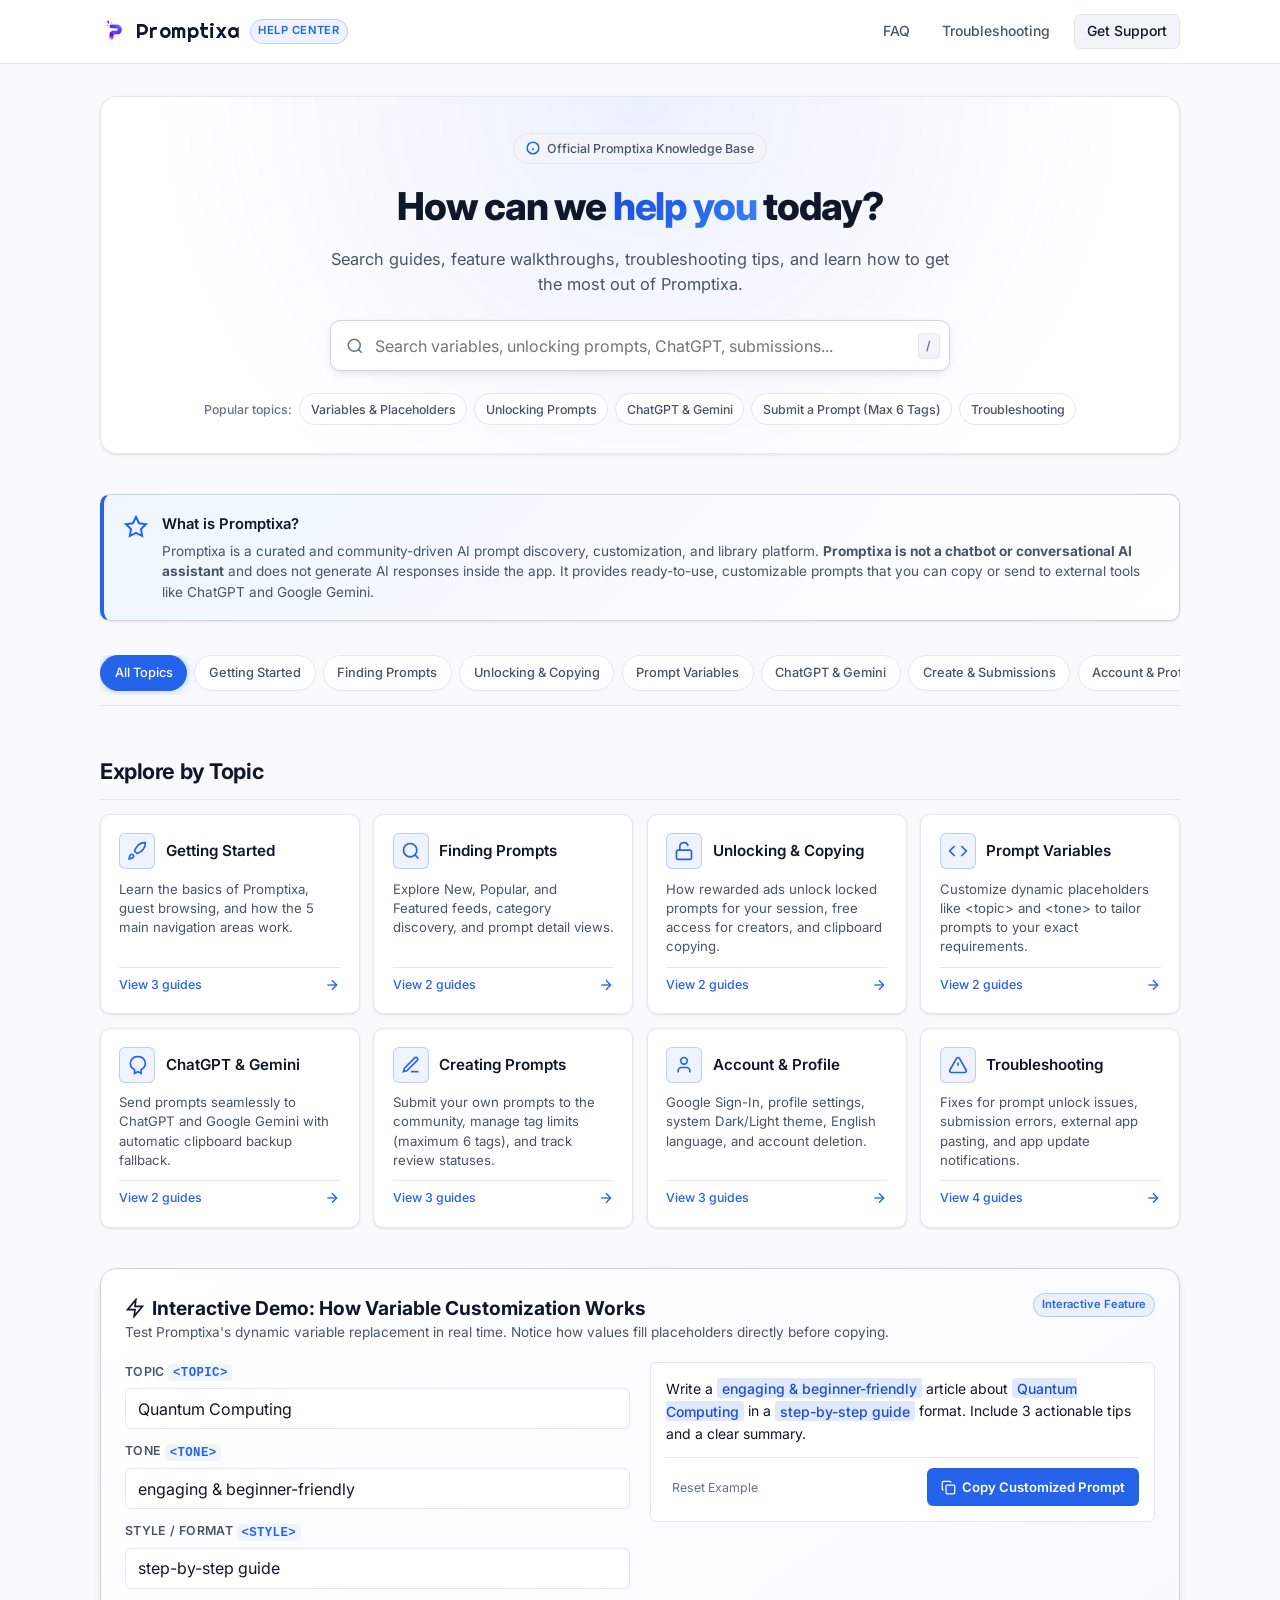
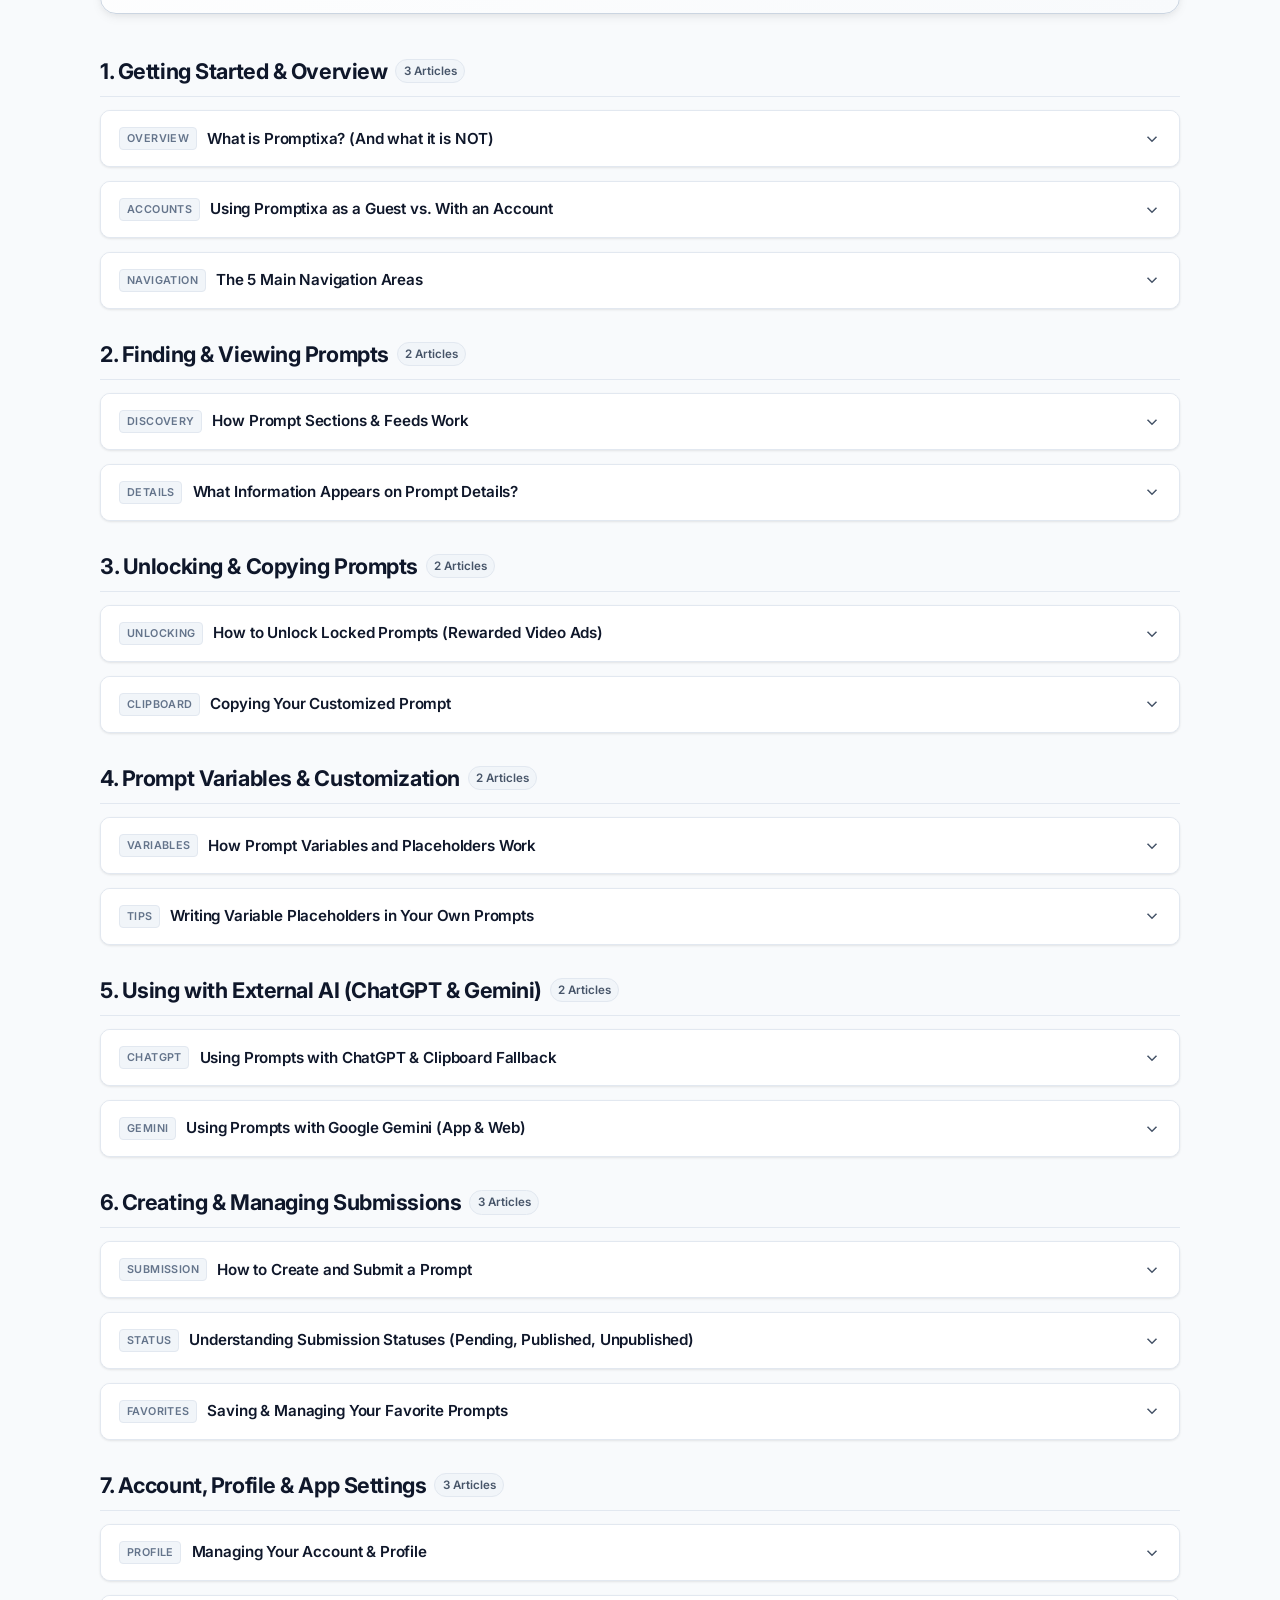
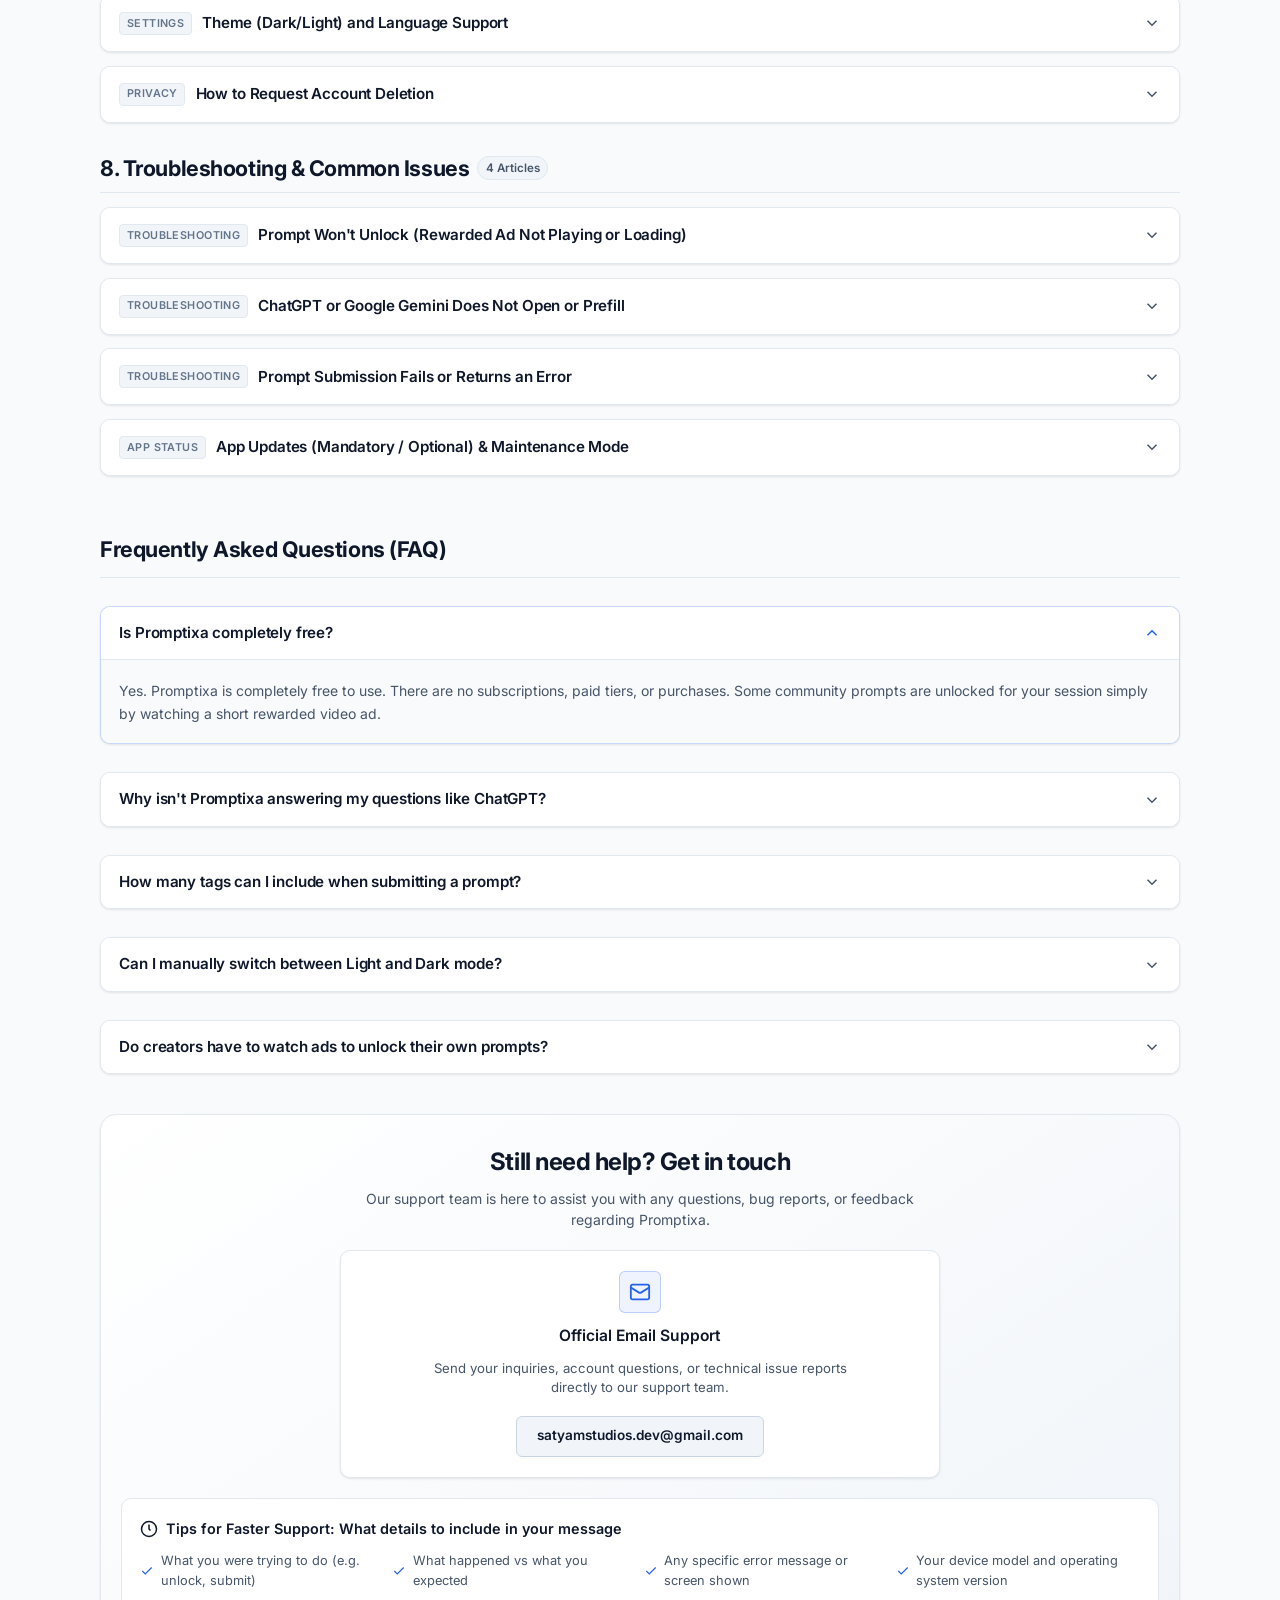
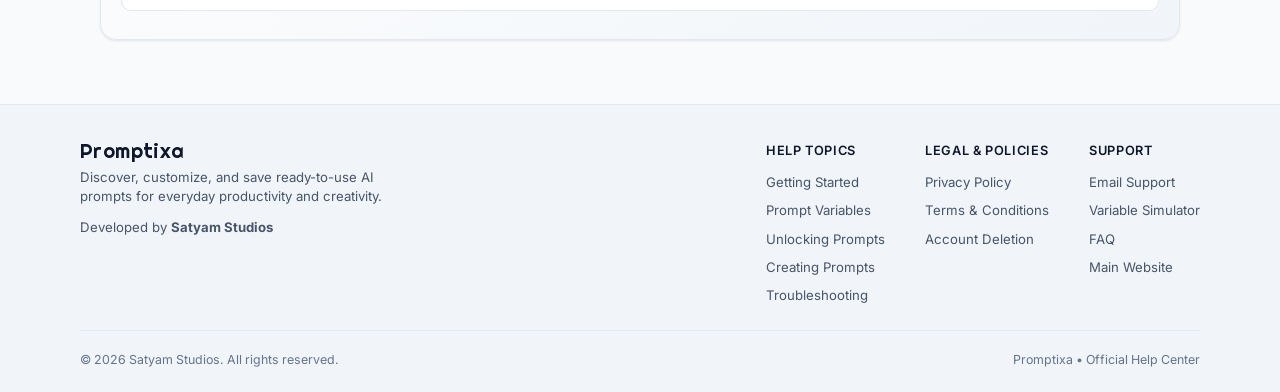
==== commit 7e12211f: "update uiux" ====
--- a/help/index.html
+++ b/help/index.html
@@ -48,7 +48,9 @@
   </script>
 
   <!-- Typography & Styles -->
-  <link href="https://fonts.googleapis.com/css2?family=Inter:wght@300;400;500;600;700;800&display=swap" rel="stylesheet">
+  <link rel="preconnect" href="https://fonts.googleapis.com">
+  <link rel="preconnect" href="https://fonts.gstatic.com" crossorigin>
+  <link href="https://fonts.googleapis.com/css2?family=Inter:wght@300;400;500;600;700;800&family=Righteous&display=swap" rel="stylesheet">
   <link rel="stylesheet" href="css/help.css">
 </head>
 <body>
--- a/help/css/help.css
+++ b/help/css/help.css
@@ -6,6 +6,7 @@
 
 /* Default / Dark Theme (System Dark Mode) */
 :root {
+  --font-brand: 'Righteous', cursive, sans-serif;
   --bg-color: #090e1a;
   --card-bg: #111827;
   --card-bg-elevated: #1a2234;
@@ -220,9 +221,11 @@
 }
 
 .brand-name {
-  font-weight: 700;
-  font-size: 1.15rem;
-  letter-spacing: -0.02em;
+  font-family: var(--font-brand);
+  font-weight: 400;
+  font-size: 1.25rem;
+  line-height: 1;
+  letter-spacing: 0.02em;
   color: var(--text-main);
   white-space: nowrap;
 }
@@ -1405,8 +1408,11 @@
 }
 
 .footer-brand-title {
-  font-size: 1.05rem;
-  font-weight: 700;
+  font-family: var(--font-brand);
+  font-weight: 400;
+  font-size: 1.25rem;
+  line-height: 1;
+  letter-spacing: 0.02em;
   color: var(--text-main);
 }
 
@@ -1535,7 +1541,8 @@
     gap: 0.5rem;
   }
   .brand-name {
-    font-size: 1.05rem;
+    font-size: 1.15rem;
+    line-height: 1;
   }
   .site-nav {
     width: 100%;
